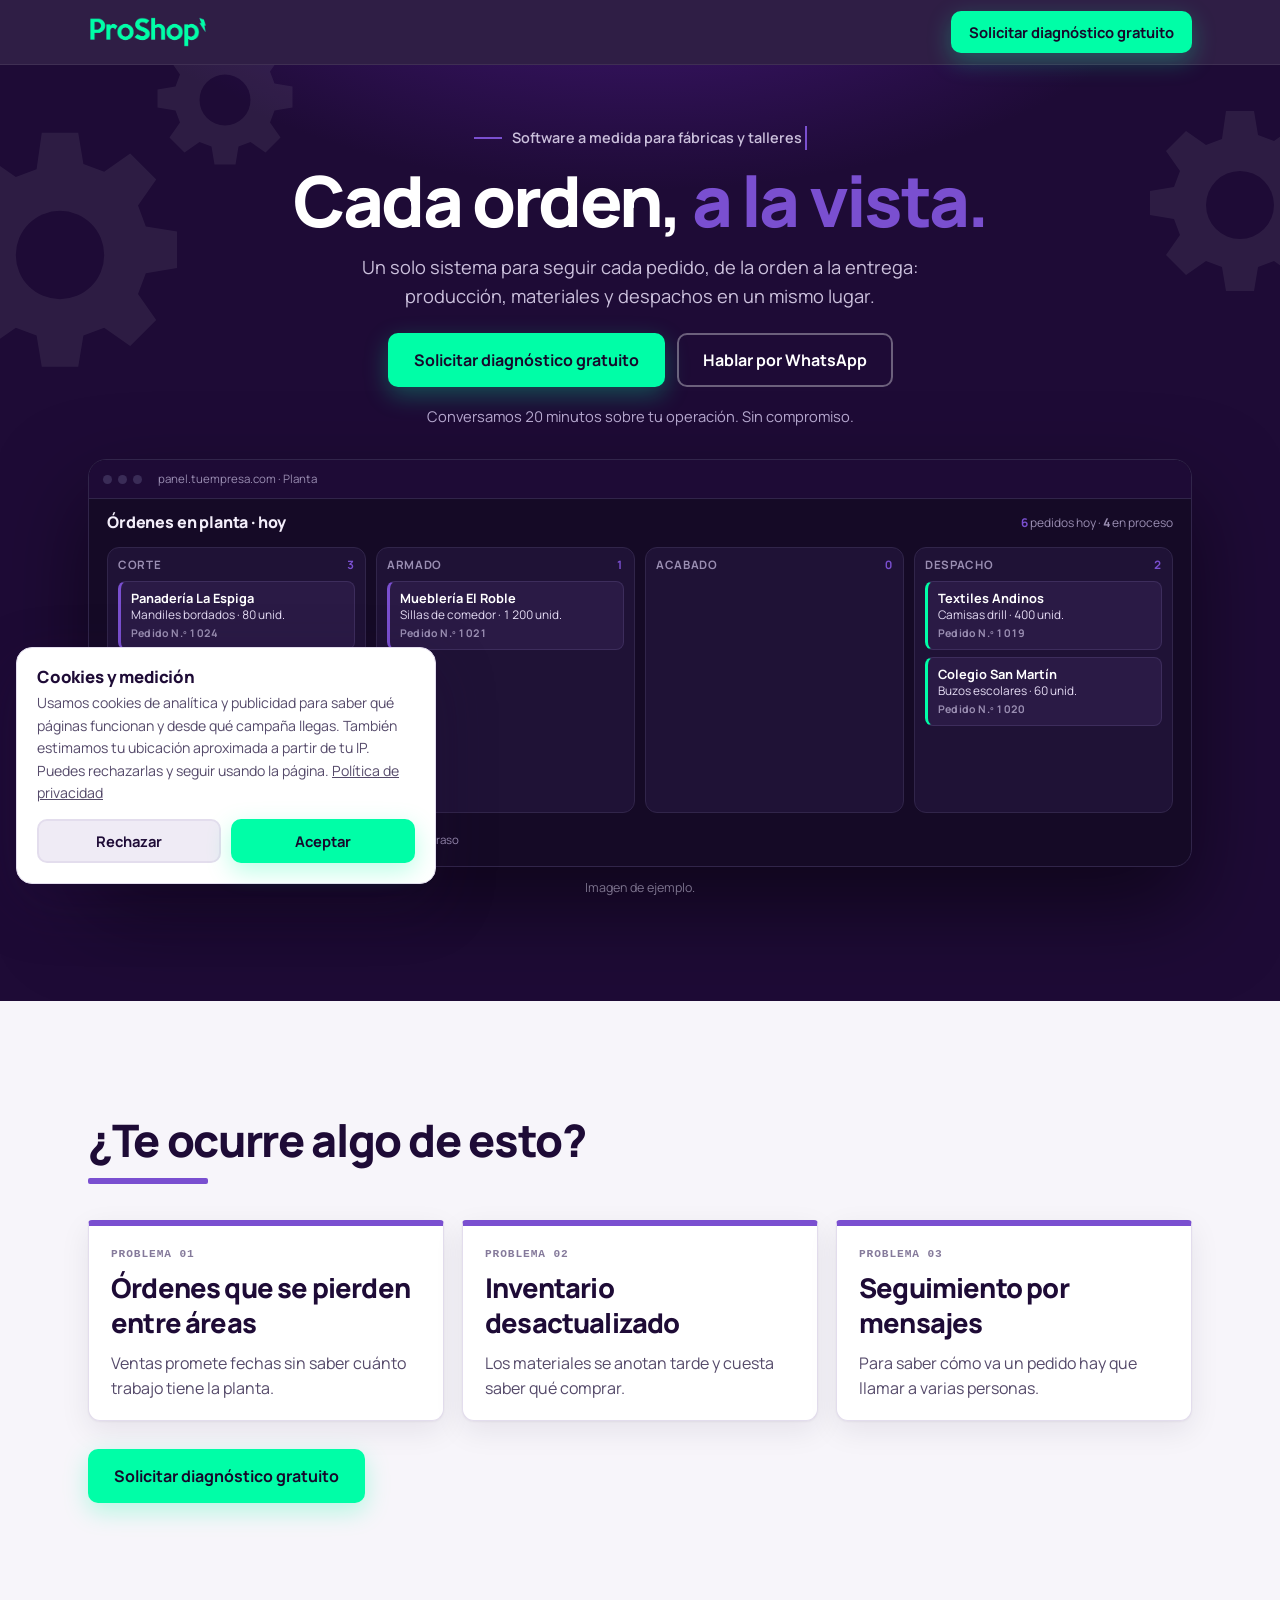
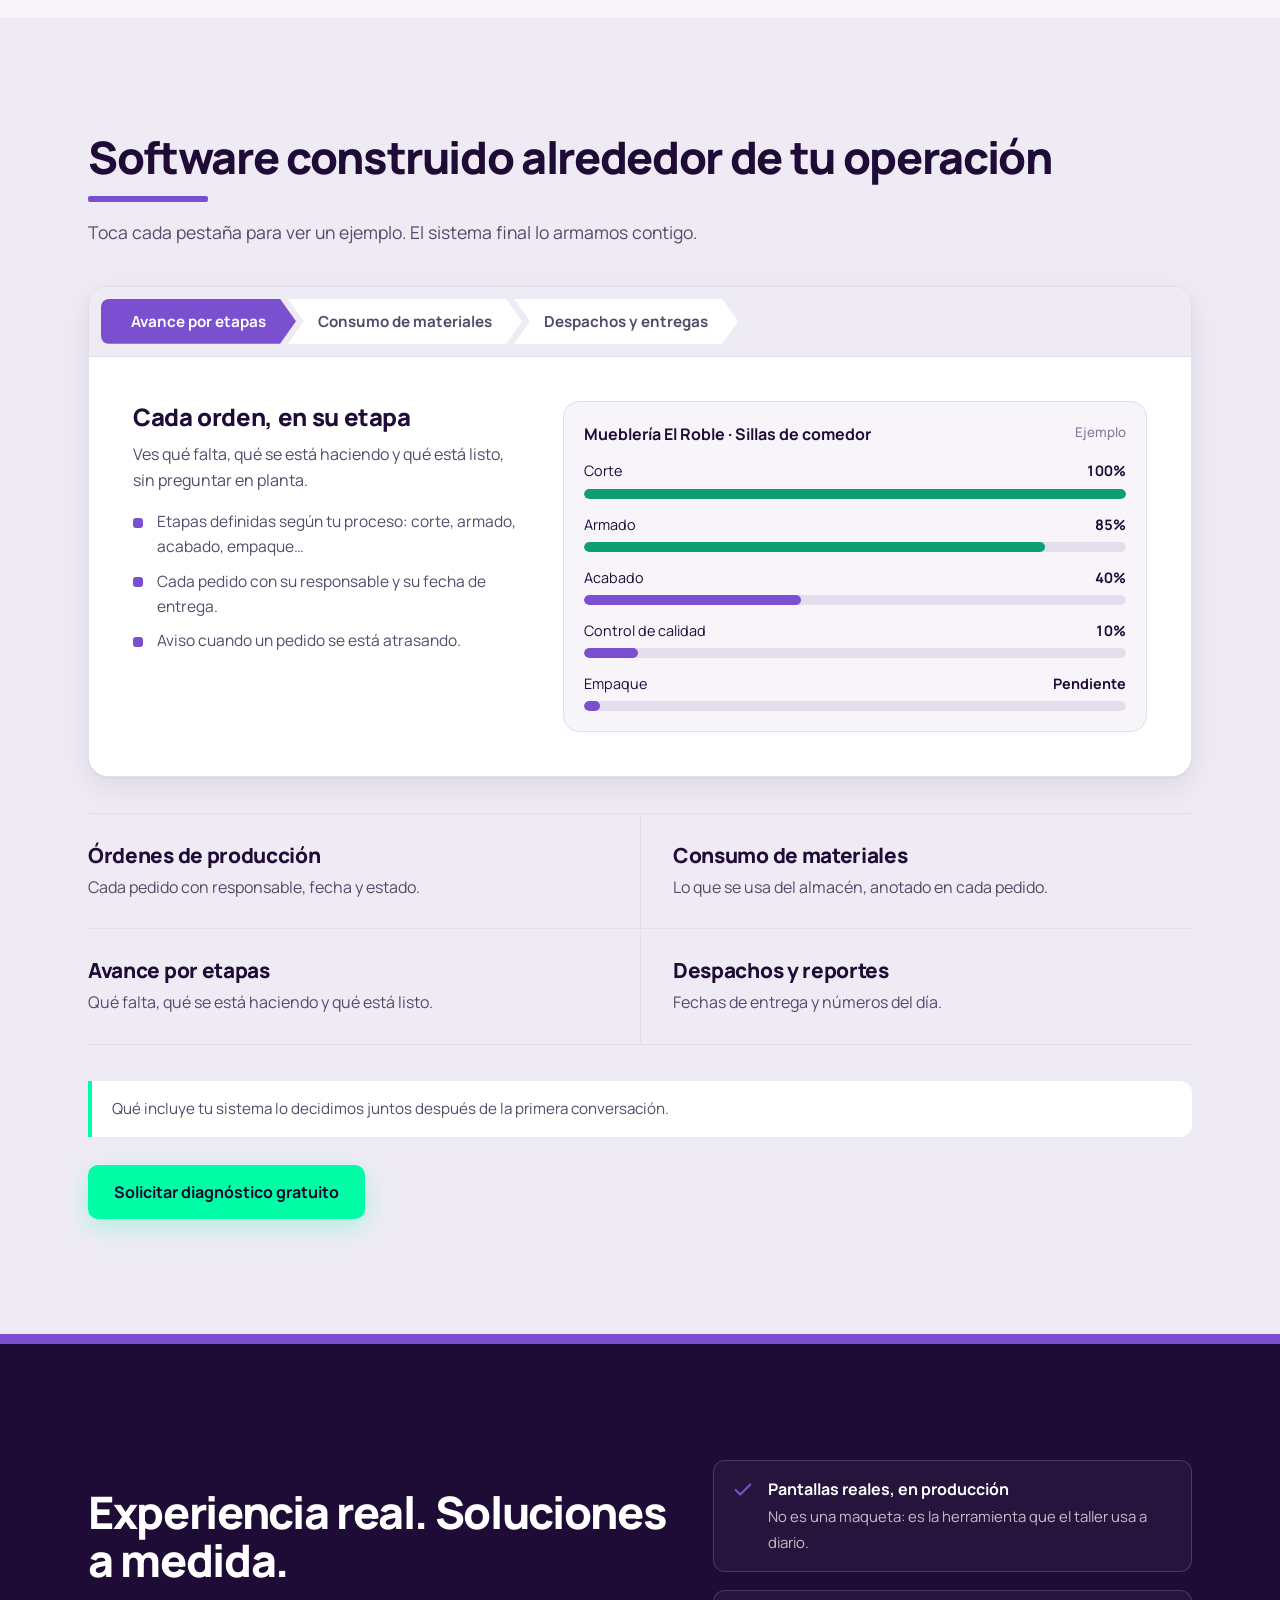
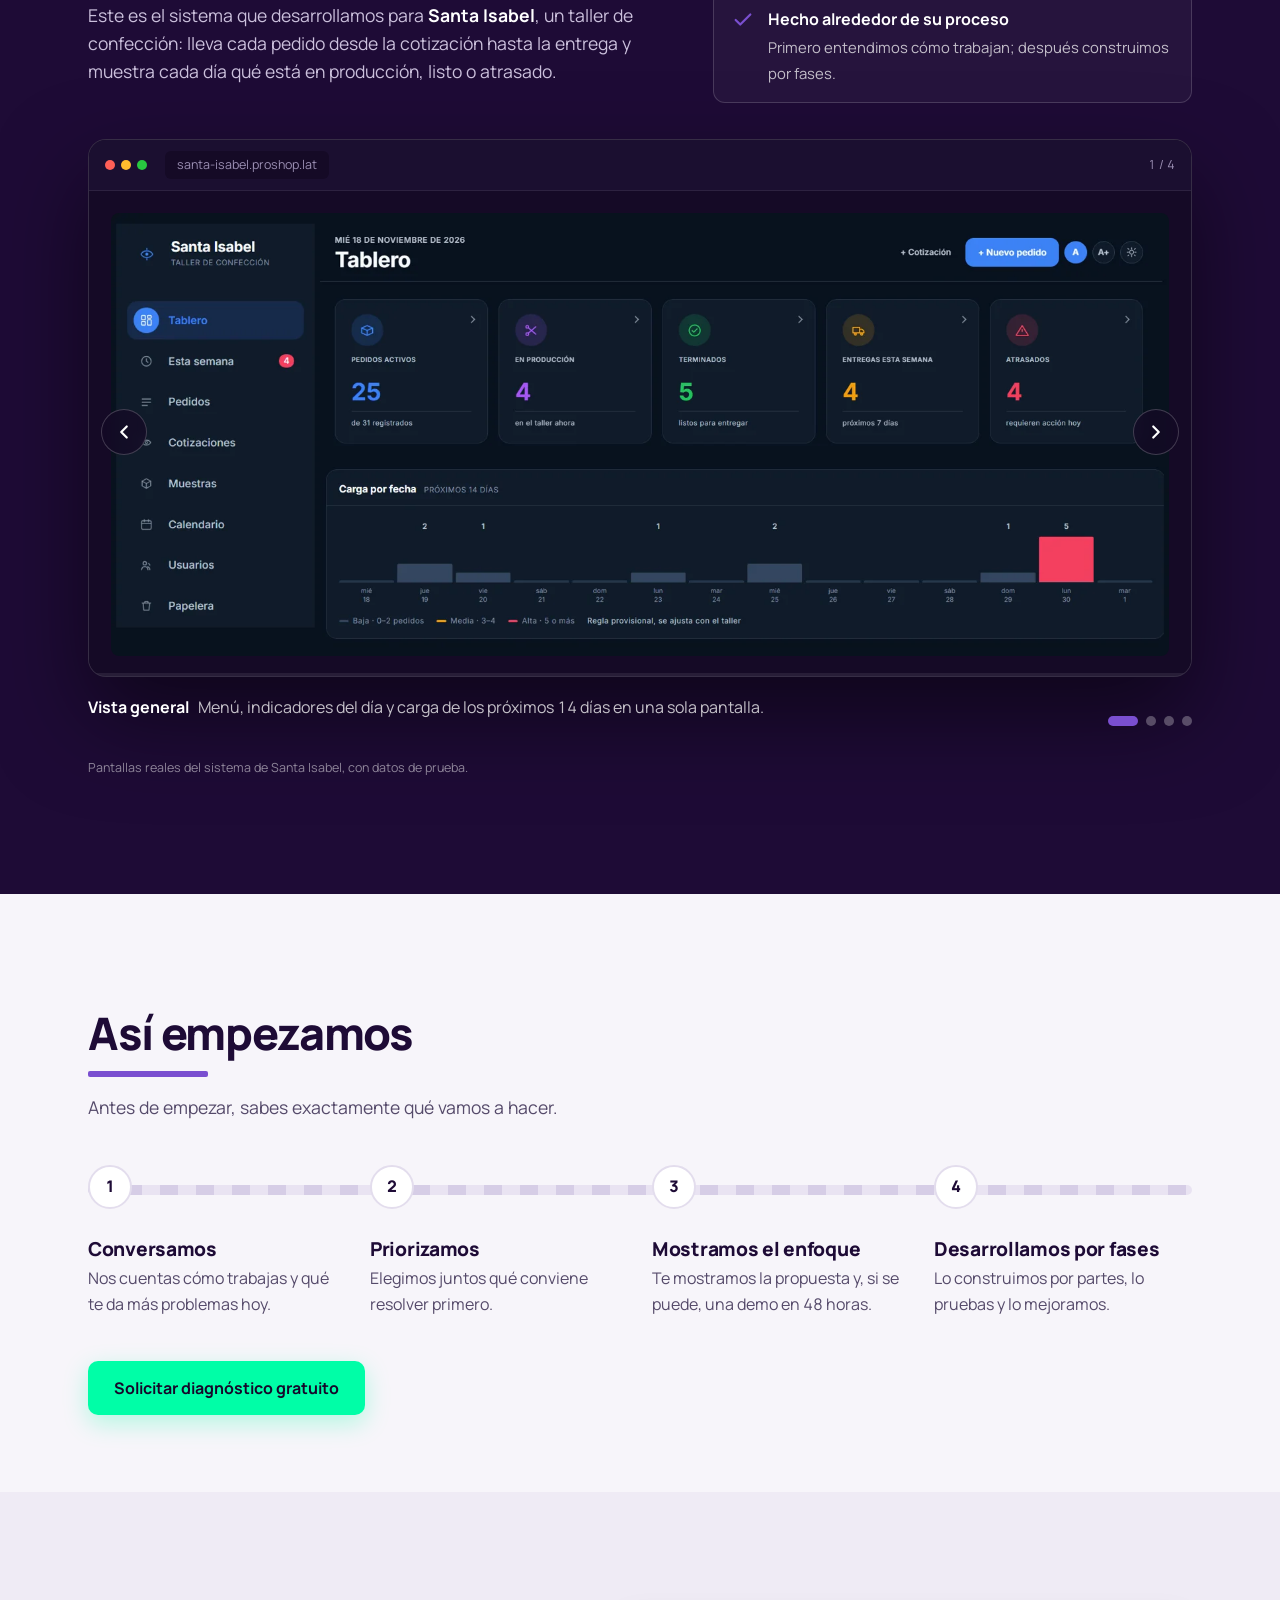
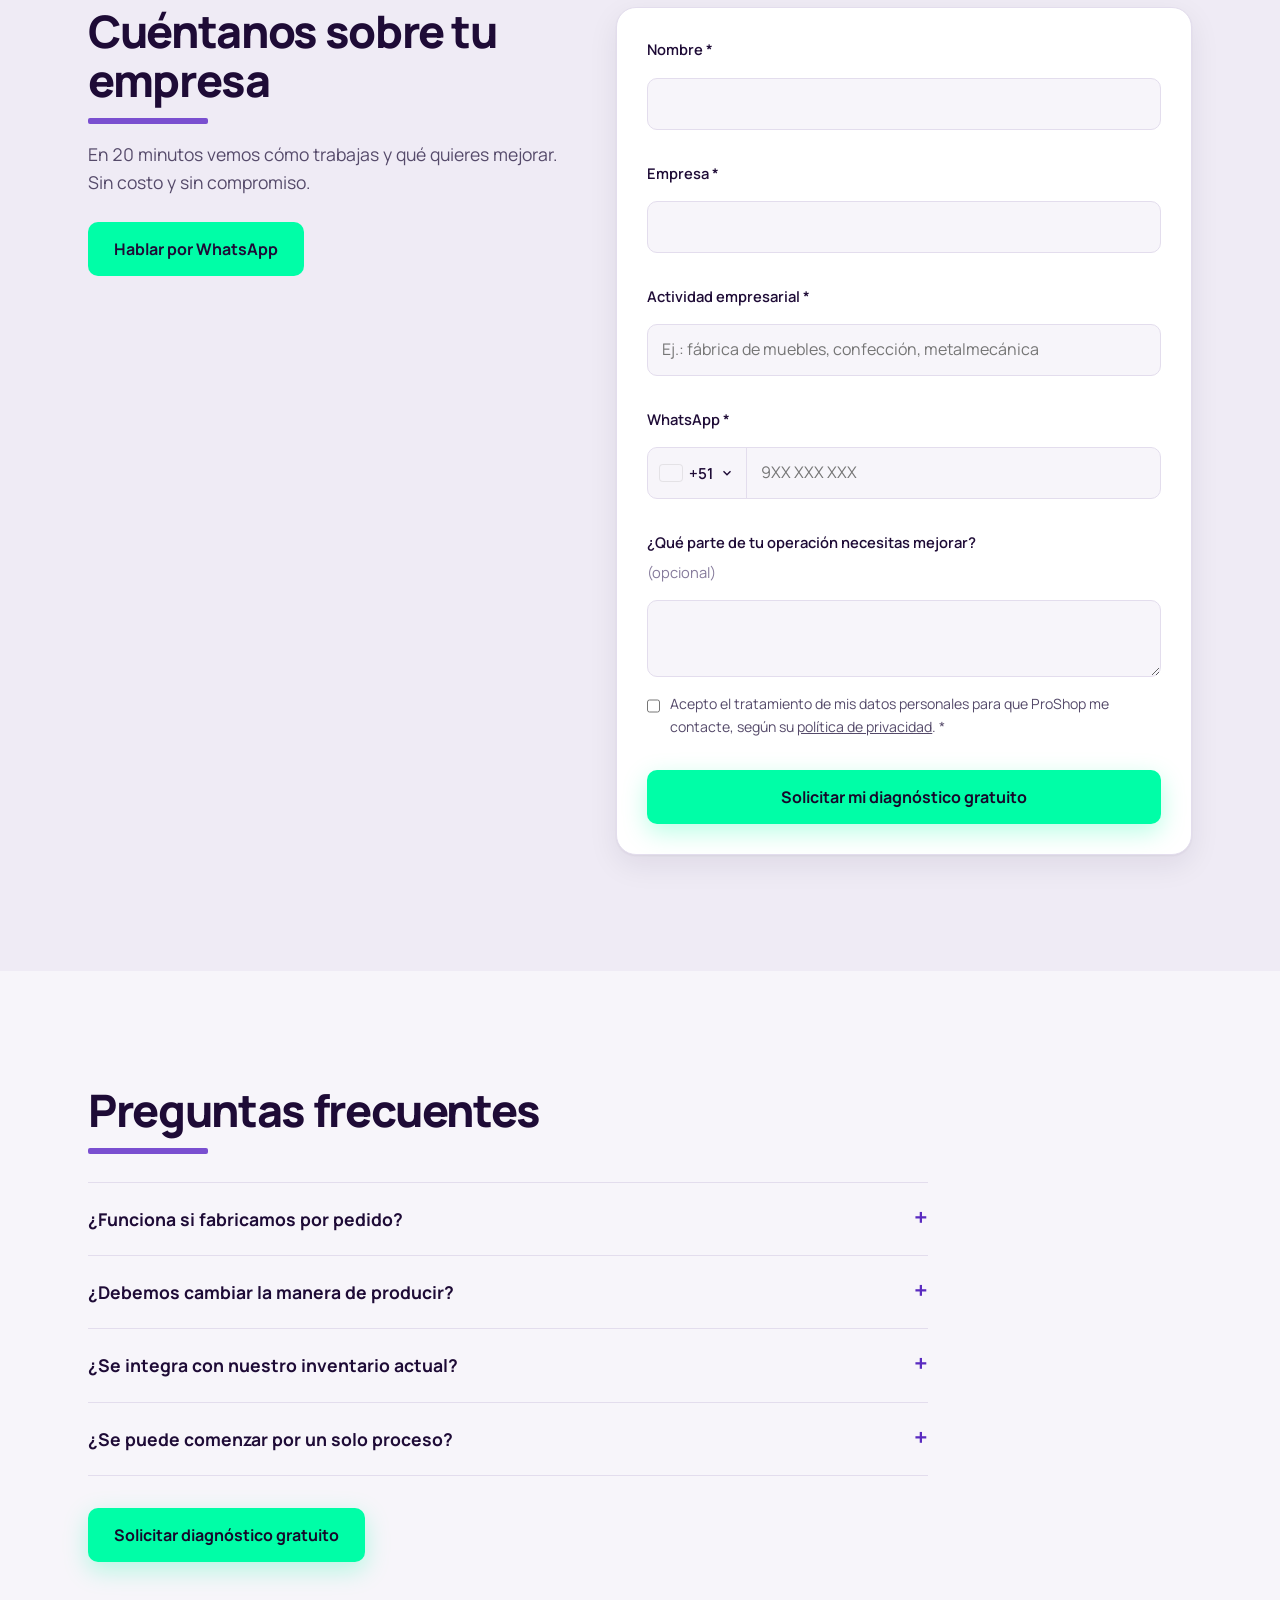
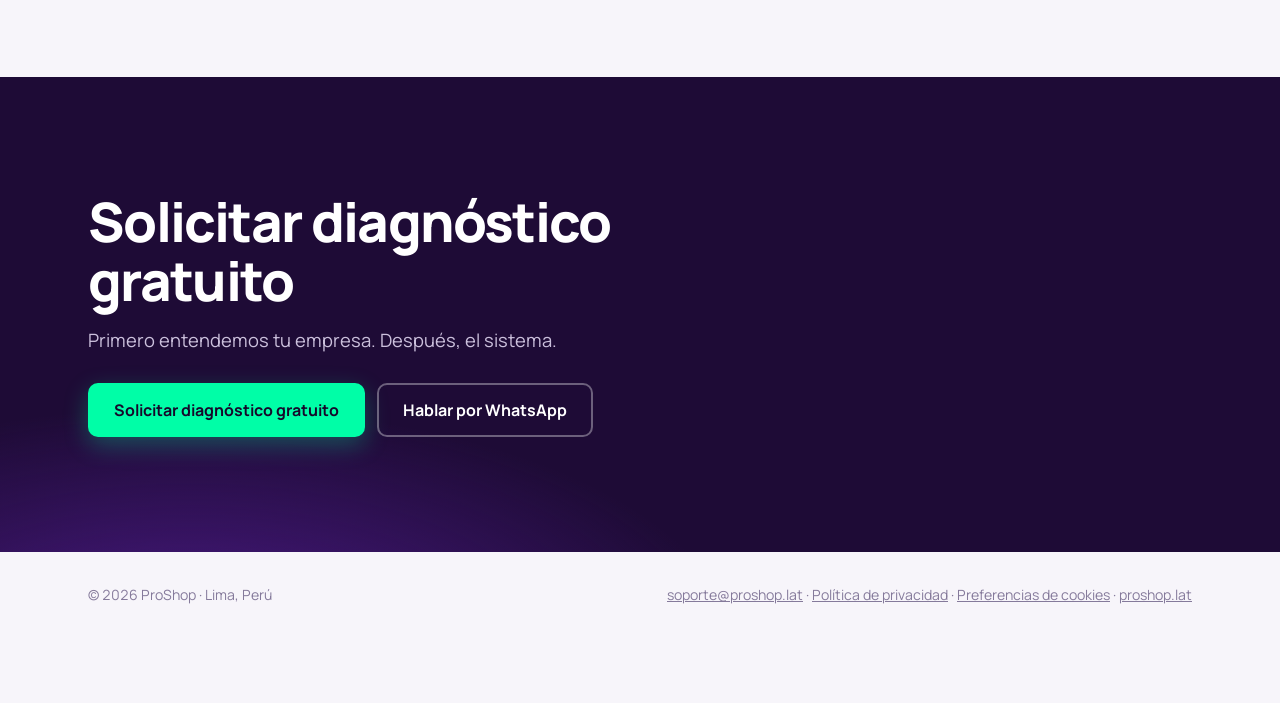
==== landing-fabrica/site/index.html @ 8291f84a "Fábrica: tarjetas con nombre de cliente y producto; n.º de pedido en segundo plano Co-Authored-By: C" ====
<!doctype html>
<html lang="es-PE">
<head>
<meta charset="utf-8">
<meta name="viewport" content="width=device-width, initial-scale=1">
<title>Software a medida para fábricas y control de producción | ProShop Perú</title>
<meta name="description" content="Organiza órdenes de producción, inventarios, avances y entregas con software adaptado a tu fábrica. Diagnóstico gratuito con ProShop.">
<link rel="canonical" href="https://landing-fabricas.proshop.lat/">
<meta name="theme-color" content="#1e0b36">
<meta name="color-scheme" content="light">
<meta property="og:title" content="Software a medida para fábricas y control de producción | ProShop Perú">
<meta property="og:description" content="Órdenes de producción, materiales, avance por etapas y entregas en un solo sistema. Diagnóstico gratuito de 20 minutos.">
<meta property="og:type" content="website">
<meta property="og:url" content="https://landing-fabricas.proshop.lat/">
<meta property="og:locale" content="es_PE">
<link rel="preconnect" href="https://fonts.googleapis.com">
<link rel="preconnect" href="https://fonts.gstatic.com" crossorigin>
<link href="https://fonts.googleapis.com/css2?family=Manrope:wght@400;500;600;700;800&display=swap" rel="stylesheet">
<script>document.documentElement.classList.add('js');</script>
<script type="application/ld+json">
{"@context": "https://schema.org", "@graph": [{"@type": "Organization", "name": "ProShop", "url": "https://proshop.lat/", "logo": "https://proshop.lat/img/logo-proshop.png", "areaServed": "PE"}, {"@type": "WebPage", "name": "Software a medida para fábricas y control de producción", "url": "https://landing-fabricas.proshop.lat/", "inLanguage": "es-PE", "isPartOf": {"@type": "WebSite", "url": "https://proshop.lat/"}}, {"@type": "FAQPage", "mainEntity": [{"@type": "Question", "name": "¿Funciona si fabricamos por pedido?", "acceptedAnswer": {"@type": "Answer", "text": "Sí. El sistema sigue cada pedido por las etapas de tu taller."}}, {"@type": "Question", "name": "¿Debemos cambiar la manera de producir?", "acceptedAnswer": {"@type": "Answer", "text": "No. El sistema se adapta a cómo trabajas, no al revés."}}, {"@type": "Question", "name": "¿Se integra con nuestro inventario actual?", "acceptedAnswer": {"@type": "Answer", "text": "Revisamos lo que usas hoy y te decimos si se puede conectar."}}, {"@type": "Question", "name": "¿Se puede comenzar por un solo proceso?", "acceptedAnswer": {"@type": "Answer", "text": "Sí. Empezamos por lo que más te ayuda y después sumamos más."}}]}]}
</script>
<style>
:root{
  color-scheme: light;
  --purple:#1e0b36; --purple-2:#2c1052; --purple-3:#4b1a86; --hi:#7a4fd0;
  --paper:light-dark(#f7f5fa,#150a26); --paper-2:light-dark(#efebf5,#1e0b36);
  --card:light-dark(#ffffff,#1f1236); --ink:light-dark(#1e0b36,#f3eefa);
  --ink-2:light-dark(#554a6a,#c7bcd9); --ink-3:light-dark(#857a9b,#9a8eb2);
  --rule:light-dark(#e3dded,#31254a);
  --accent:#00fea7; --accent-ink:light-dark(#5a2bc0,#00fea7); --on-accent:#16082b;
  --mint:light-dark(#0f9d74,#00fea7); --danger:light-dark(#c0392b,#ff7a6b);
  --gold:light-dark(#9a6b00,#f0c25a); --gold-fill:#7a4fd0;
  --sans:'Manrope',system-ui,-apple-system,'Segoe UI',sans-serif;
  --shell:1200px; --gutter:clamp(20px,4vw,48px); --sec-y:clamp(64px,9vw,120px);
  --r-card:16px; --r-md:12px; --r-btn:10px; --r-pill:999px;
  --sombra:0 1px 2px rgba(30,11,54,.05),0 10px 30px rgba(30,11,54,.08);
  --ease:cubic-bezier(.2,.7,.2,1);
}
*{box-sizing:border-box;margin:0}
html{scroll-behavior:smooth;scroll-padding-top:76px}
body{font-family:var(--sans);background:var(--paper);color:var(--ink);line-height:1.6;-webkit-font-smoothing:antialiased;font-variant-numeric:tabular-nums}
img,svg{max-width:100%;display:block}
a{color:inherit}
.hero-grid>*,.form-wrap>*,.panel>*,.trust-grid>*{min-width:0}
.shell{max-width:var(--shell);margin:0 auto;padding:0 var(--gutter)}
section{padding:var(--sec-y) 0}
h1,h2,h3{line-height:1.08;letter-spacing:-.03em;font-weight:800}
h1{font-size:clamp(2.3rem,5.6vw,4.2rem);letter-spacing:-.04em}
h2{font-size:clamp(1.8rem,3.8vw,2.8rem);margin-bottom:16px}
h3{font-size:1.12rem;letter-spacing:-.015em;line-height:1.3}
.lead{color:var(--ink-2);font-size:1.1rem;max-width:60ch}
.btn{display:inline-flex;align-items:center;justify-content:center;gap:8px;font:700 1rem var(--sans);padding:14px 24px;border-radius:var(--r-btn);border:2px solid transparent;cursor:pointer;text-decoration:none;transition:transform .18s var(--ease),box-shadow .18s,background .18s;min-height:48px}
.btn:hover{transform:translateY(-2px)}
.btn:active{transform:translateY(0)}
:focus-visible{outline:3px solid var(--accent);outline-offset:3px}
.btn-primary{background:var(--accent);color:var(--on-accent);box-shadow:0 8px 24px rgba(0,254,167,.28)}
.btn-primary:hover{box-shadow:0 12px 32px rgba(0,254,167,.4)}
.btn-ghost{border-color:rgba(255,255,255,.35);color:#fff}
.btn-ghost:hover{background:rgba(255,255,255,.08)}
.btn-wa{background:#00fea7;color:#1e0b36}
.btn[disabled]{opacity:.6;cursor:progress;transform:none}

/* ---------- header ---------- */
header.top{position:sticky;top:0;z-index:50;background:rgba(30,11,54,.92);backdrop-filter:blur(10px);border-bottom:1px solid rgba(255,255,255,.08)}
.top .shell{display:flex;align-items:center;justify-content:space-between;height:64px}
.top img{height:30px;width:auto}
.top .btn{padding:9px 16px;min-height:40px;font-size:.92rem}

/* ---------- hero ---------- */
.hero{background:radial-gradient(1100px 520px at 88% -10%,var(--purple-3),transparent 62%),var(--purple);color:#fff;padding:clamp(48px,7vw,88px) 0 clamp(56px,8vw,104px);overflow:hidden}
.hero-grid{display:grid;gap:56px;grid-template-columns:1fr 1.05fr;align-items:center}
.hero .tag{display:inline-flex;align-items:center;gap:10px;font-size:.9rem;font-weight:600;color:#cbc0dc;margin-bottom:22px}
.hero .tag::before{content:"";width:28px;height:2px;background:var(--gold-fill)}
.hero p.sub{margin:22px 0 30px;color:#cbc0dc;font-size:1.14rem;max-width:52ch}
.cta-row{display:flex;flex-wrap:wrap;gap:12px}
.micro{margin-top:18px;font-size:.92rem;color:#b9abd2}

/* hero stage: Excel -> tablero */
.stage{position:relative;width:100%;aspect-ratio:1.12/1;min-height:360px}
.dash,.chaos{position:absolute;inset:0;border-radius:18px;overflow:hidden}
.dash{background:#150a26;border:1px solid rgba(255,255,255,.14);box-shadow:0 40px 90px rgba(0,0,0,.5);color:#f3eefa;display:flex;flex-direction:column}
.bar{display:flex;align-items:center;gap:6px;padding:10px 14px;background:#1e0b36;border-bottom:1px solid #31254a;flex:none}
.bar i{width:9px;height:9px;border-radius:50%;background:#3a2c57}
.bar span{margin-left:10px;color:#9a8eb2;font-size:.72rem}
.dash-body{padding:16px;display:grid;gap:12px;flex:1;align-content:start}
.dash-head{display:flex;justify-content:space-between;align-items:center;gap:10px;flex-wrap:wrap}
.dash-head h2{font-size:1rem;margin:0;letter-spacing:-.01em}
.seg{display:inline-flex;background:#1f1236;border:1px solid #31254a;border-radius:var(--r-pill);padding:3px}
.seg button{font:600 .74rem var(--sans);color:#c7bcd9;background:none;border:0;border-radius:var(--r-pill);padding:6px 12px;cursor:pointer;min-height:32px;transition:background .2s,color .2s}
.seg button[aria-pressed="true"]{background:var(--accent);color:var(--on-accent)}
.seg button[data-cur="oro"][aria-pressed="true"]{background:var(--gold-fill)}
.kpis{display:grid;grid-template-columns:repeat(3,1fr);gap:8px}
.kpi{background:#1f1236;border:1px solid #31254a;border-radius:10px;padding:10px 12px}
.kpi small{display:block;color:#9a8eb2;font-size:.68rem}
.kpi b{font-size:clamp(.92rem,1.5vw,1.15rem);display:block;white-space:nowrap}
.kpi b.pos{color:var(--accent)}
.kpi b.au{color:var(--gold-fill)}
.chart{display:flex;align-items:flex-end;gap:14px;height:88px;padding:10px 12px 0;background:#1f1236;border:1px solid #31254a;border-radius:10px}
.chart div{flex:1;display:flex;gap:4px;align-items:flex-end;height:100%}
.chart span{flex:1;border-radius:3px 3px 0 0;background:var(--accent);height:0;transition:height .9s var(--ease)}
.chart span+span{background:#7a4fd0}
.units{display:grid;grid-template-columns:1fr 1fr;gap:8px}
.unit{display:flex;justify-content:space-between;gap:8px;background:#1f1236;border:1px solid #31254a;border-radius:10px;padding:9px 12px;font-size:.78rem}
.unit em{font-style:normal;font-weight:700;color:var(--accent)}
.unit em.neg{color:#ff7a6b}
.note-dash{font-size:.68rem;color:#9a8eb2}
.legend{display:flex;gap:14px;font-size:.68rem;color:#9a8eb2}
.legend i{display:inline-block;width:8px;height:8px;border-radius:2px;margin-right:5px;background:var(--accent)}
.legend i+i,.legend span+span i{background:#7a4fd0}

.chaos{display:none;background:#f4f2ee;color:#2a2a2a;border:1px solid #cfcac1;box-shadow:0 30px 70px rgba(0,0,0,.4);font:500 .72rem/1.35 Calibri,'Segoe UI',Arial,sans-serif;z-index:2}
.js .chaos{display:block}
.stage.play .chaos{animation:wipe 1.25s var(--ease) .9s forwards}
.chaos .xl-bar{background:#217346;color:#fff;padding:7px 12px;font-weight:600;display:flex;justify-content:space-between}
.chaos table{border-collapse:collapse;width:100%;table-layout:fixed}
.chaos th{background:#e6e3dc;border:1px solid #cfcac1;font-weight:600;padding:3px;color:#555}
.chaos td{border:1px solid #d6d1c7;padding:4px 6px;white-space:nowrap;overflow:hidden;text-overflow:ellipsis}
.chaos td.n{text-align:right}
.chaos .ref{color:#c0392b;font-weight:700}
.stage.play .chaos .ref{animation:shake .35s linear 0s 3}
.chaos .hl{background:#fff2a8}
.chaos .red{background:#ffd9d4}
.chaos .gr{background:#d9ecd9}
.chaos .sticky{position:absolute;right:16px;bottom:18px;width:150px;background:#ffe36e;color:#4a3b00;padding:10px 12px;font:600 .78rem/1.3 'Segoe UI',Arial,sans-serif;box-shadow:3px 6px 12px rgba(0,0,0,.25);transform:rotate(4deg)}
.chaos .sticky2{right:auto;left:18px;bottom:46px;transform:rotate(-3deg);background:#ffc6bf;color:#5b1810}
.scan{display:none}
.js .scan{display:block;position:absolute;top:-4%;bottom:-4%;left:0;width:3px;background:var(--accent);box-shadow:0 0 24px 6px rgba(0,254,167,.7);z-index:3;opacity:0}
.stage.play .scan{animation:scan 1.25s var(--ease) .9s forwards}
@keyframes wipe{to{clip-path:inset(0 0 0 100%)}}
@keyframes scan{0%{left:0;opacity:1}95%{opacity:1}100%{left:100%;opacity:0}}
@keyframes shake{0%,100%{transform:translateX(0)}25%{transform:translateX(-1.5px)}75%{transform:translateX(1.5px)}}
.js .chaos{clip-path:inset(0 0 0 0)}
.stage-cap{margin-top:12px;font-size:.78rem;color:#b9abd2}

/* ---------- problems ---------- */
.problems{display:grid;gap:0;margin-top:36px;border-top:1px solid var(--rule)}
.prob{display:grid;grid-template-columns:minmax(0,.9fr) minmax(0,1.4fr) auto;gap:24px;align-items:baseline;padding:28px 0;border-bottom:1px solid var(--rule)}
.prob h3{font-size:clamp(1.25rem,2.2vw,1.7rem);letter-spacing:-.03em}
.prob p{color:var(--ink-2)}
.prob .cell{font:600 .8rem 'Consolas','Courier New',monospace;color:var(--danger);border:1px solid var(--danger);padding:3px 9px;border-radius:4px;white-space:nowrap}
.closing{margin-top:36px;font-weight:700;font-size:clamp(1.2rem,2.2vw,1.55rem);max-width:30ch;letter-spacing:-.025em;line-height:1.25}

/* ---------- explorer ---------- */
.alt{background:var(--paper-2)}
.explorer{margin-top:40px;background:var(--card);border:1px solid var(--rule);border-radius:20px;box-shadow:var(--sombra);overflow:hidden}
.tabs{display:flex;gap:4px;padding:10px;border-bottom:1px solid var(--rule);overflow-x:auto;scrollbar-width:none}
.tabs button{font:700 .95rem var(--sans);padding:12px 18px;border-radius:var(--r-btn);border:0;background:none;color:var(--ink-2);cursor:pointer;white-space:nowrap;min-height:44px;transition:background .2s,color .2s}
.tabs button[aria-selected="true"]{background:var(--purple);color:#fff}
.panel{display:grid;grid-template-columns:.8fr 1.2fr;gap:40px;padding:clamp(22px,4vw,44px);align-items:start}
.panel[hidden]{display:none}
.panel h3{font-size:1.5rem;margin-bottom:10px}
.panel p{color:var(--ink-2)}
.panel ul{list-style:none;padding:0;margin-top:16px;display:grid;gap:10px}
.panel li{padding-left:24px;position:relative;color:var(--ink-2);font-size:.97rem}
.panel li::before{content:"";position:absolute;left:0;top:.55em;width:10px;height:10px;border-radius:3px;background:var(--accent)}
.sim{background:var(--paper);border:1px solid var(--rule);border-radius:var(--r-card);padding:20px}
.sim-title{font-weight:700;margin-bottom:12px;display:flex;justify-content:space-between;gap:8px;flex-wrap:wrap}
.sim-title small{font-weight:500;color:var(--ink-3)}
.bars-h{display:grid;gap:14px}
.bh{display:grid;gap:6px;font-size:.9rem}
.bh-top{display:flex;justify-content:space-between;gap:8px}
.bh-top b{font-weight:700}
.track{height:10px;border-radius:99px;background:var(--rule);overflow:hidden}
.fill{height:100%;width:0;border-radius:99px;background:var(--mint);transition:width 1s var(--ease)}
.fill.au{background:var(--gold-fill)}
.fill.wa{background:#7a4fd0}
.loan-form{display:grid;grid-template-columns:repeat(2,1fr);gap:12px}
.loan-form label{display:grid;gap:5px;font-weight:600;font-size:.82rem}
.loan-form input,.loan-form select{font:inherit;padding:10px 12px;border-radius:var(--r-btn);border:1px solid var(--rule);background:var(--card);color:var(--ink);min-height:44px;width:100%}
.sum{display:grid;grid-template-columns:repeat(3,1fr);gap:10px;margin:16px 0 8px}
.sum div{background:var(--card);border:1px solid var(--rule);border-radius:10px;padding:10px 12px}
.sum small{display:block;font-size:.72rem;color:var(--ink-3)}
.sum b{font-size:1.02rem;font-variant-numeric:tabular-nums}
.sum b.au{color:var(--gold)}
.tbl{width:100%;border-collapse:collapse;font-size:.85rem}
.tbl th{text-align:right;font-weight:600;color:var(--ink-3);padding:6px 4px;border-bottom:1px solid var(--rule)}
.tbl th:first-child,.tbl td:first-child{text-align:left}
.tbl td{text-align:right;padding:7px 4px;border-bottom:1px solid var(--rule)}
.tbl tbody tr{animation:rowin .4s var(--ease) both}
@keyframes rowin{from{opacity:0;transform:translateY(6px)}to{opacity:1;transform:none}}
.concept{margin-top:12px;font-size:.78rem;color:var(--ink-3)}
.note{margin-top:36px;padding:16px 20px;border-left:4px solid var(--accent);background:var(--card);border-radius:0 var(--r-md) var(--r-md) 0;color:var(--ink-2);font-size:.95rem}

/* ---------- modules ---------- */
.mods{display:grid;grid-template-columns:repeat(2,1fr);gap:0;margin-top:36px;border-top:1px solid var(--rule)}
.mod{padding:28px 32px 28px 0;border-bottom:1px solid var(--rule)}
.mod:nth-child(even){padding:28px 0 28px 32px;border-left:1px solid var(--rule)}
.mod h3{font-size:1.3rem;margin-bottom:6px}
.mod p{color:var(--ink-2)}

/* ---------- trust ---------- */
.trust{background:var(--purple);color:#fff}
.trust .lead{color:#cbc0dc}
.trust-grid{display:grid;grid-template-columns:1.2fr .8fr;gap:56px;align-items:center}
.trust ul{list-style:none;padding:0;display:grid;gap:14px}
.trust li{display:flex;gap:14px;align-items:flex-start;padding:16px 18px;border:1px solid rgba(255,255,255,.14);border-radius:var(--r-md);color:#e6ddf5}
.trust li svg{flex:none;width:22px;height:22px;color:var(--accent);margin-top:2px}
.badge{display:inline-block;margin-top:22px;font-size:.8rem;padding:6px 14px;border-radius:var(--r-pill);border:1px solid rgba(255,255,255,.25);color:#cbc0dc}

/* ---------- timeline ---------- */
.timeline{position:relative;margin-top:44px;display:grid;gap:36px;padding-left:64px}
.timeline::before,.timeline .line{content:"";position:absolute;left:21px;top:8px;bottom:8px;width:3px;border-radius:3px}
.timeline::before{background:var(--rule)}
.timeline .line{background:var(--accent);height:0;bottom:auto;transition:height .15s linear}
.tstep{position:relative}
.tstep .n{position:absolute;left:-64px;top:-4px;width:44px;height:44px;border-radius:50%;background:var(--card);border:2px solid var(--rule);display:grid;place-items:center;font-weight:800;transition:background .3s,border-color .3s,color .3s}
.tstep.on .n{background:var(--accent);border-color:var(--accent);color:var(--on-accent)}
.tstep h3{font-size:1.35rem;margin-bottom:4px}
.tstep p{color:var(--ink-2);max-width:56ch}

/* ---------- form ---------- */
.form-wrap{display:grid;grid-template-columns:.9fr 1.1fr;gap:56px;align-items:start}
form,.thanks{background:var(--card);border:1px solid var(--rule);border-radius:20px;padding:30px;box-shadow:var(--sombra)}
form{display:grid;gap:16px}
label{font-weight:600;font-size:.92rem;display:grid;gap:6px}
label .opt{font-weight:400;color:var(--ink-3)}
form input,form select,form textarea{font:inherit;padding:12px 14px;border-radius:var(--r-btn);border:1px solid var(--rule);background:var(--paper);color:var(--ink);width:100%;min-height:48px;transition:border-color .2s,box-shadow .2s}
form input:focus,form textarea:focus{border-color:var(--accent);box-shadow:0 0 0 3px rgba(0,254,167,.25);outline:none}
textarea{min-height:96px;resize:vertical}
form input[aria-invalid="true"]{border-color:var(--danger)}
.check{display:flex;gap:10px;align-items:flex-start;font-weight:400;font-size:.88rem;color:var(--ink-2)}
.check input{width:20px;min-height:20px;margin-top:3px;accent-color:#00fea7}
.err{color:var(--danger);font-size:.84rem;min-height:0}
.hp{position:absolute;left:-9999px;width:1px;height:1px;overflow:hidden}
.msg{padding:14px 16px;border-radius:var(--r-md);font-size:.95rem;display:none}
.msg.bad{display:block;background:rgba(192,57,43,.1);border:1px solid var(--danger)}
.thanks[hidden]{display:none}
.thanks h3{font-size:1.6rem;margin-bottom:8px}
.thanks p{color:var(--ink-2);margin-bottom:18px}
.thanks ol{margin:0 0 22px 20px;color:var(--ink-2);display:grid;gap:6px}
.wa-side{margin-top:26px}
.checkmark{width:56px;height:56px;margin-bottom:16px}
.checkmark circle{fill:none;stroke:var(--mint);stroke-width:3;stroke-dasharray:151;stroke-dashoffset:151;animation:draw .6s var(--ease) forwards}
.checkmark path{fill:none;stroke:var(--mint);stroke-width:4;stroke-linecap:round;stroke-linejoin:round;stroke-dasharray:40;stroke-dashoffset:40;animation:draw .4s var(--ease) .5s forwards}
@keyframes draw{to{stroke-dashoffset:0}}

/* ---------- faq ---------- */
.faq{max-width:840px}
details{border-bottom:1px solid var(--rule);padding:0}
details:first-of-type{border-top:1px solid var(--rule)}
summary{cursor:pointer;font-weight:700;font-size:1.1rem;padding:22px 0;list-style:none;display:flex;justify-content:space-between;gap:16px}
summary::-webkit-details-marker{display:none}
summary::after{content:"+";font-size:1.5rem;line-height:1;color:var(--accent-ink);transition:transform .25s var(--ease)}
details[open] summary::after{transform:rotate(45deg)}
details p{padding:0 0 22px;color:var(--ink-2);max-width:62ch}

/* ---------- final ---------- */
.last{background:radial-gradient(900px 400px at 15% 120%,var(--purple-3),transparent 60%),var(--purple);color:#fff}
.last h2{font-size:clamp(2rem,4.6vw,3.4rem);max-width:16ch}
.last p{color:#cbc0dc;margin:10px 0 28px;font-size:1.15rem}
footer{padding:32px 0 96px;color:var(--ink-3);font-size:.88rem}
footer .shell{display:flex;flex-wrap:wrap;gap:12px 28px;justify-content:space-between}

.sticky-cta{position:fixed;left:0;right:0;bottom:0;z-index:60;display:none;gap:10px;padding:10px 14px;background:rgba(30,11,54,.96);backdrop-filter:blur(8px);border-top:1px solid rgba(255,255,255,.12);transition:transform .3s var(--ease)}
.sticky-cta.hide{transform:translateY(110%)}
.sticky-cta .btn{flex:1;padding:12px 10px;font-size:.95rem}

/* ---------- banner de cookies ---------- */
.cookie{position:fixed;left:16px;bottom:16px;z-index:70;max-width:420px;background:var(--card);color:var(--ink);border:1px solid var(--rule);border-radius:var(--r-card);box-shadow:0 20px 60px rgba(30,11,54,.25);padding:20px;display:none}
.cookie.show{display:block;animation:rowin .35s var(--ease) both}
.cookie h2{font-size:1.05rem;margin:0 0 6px;letter-spacing:-.01em}
.cookie p{font-size:.88rem;color:var(--ink-2);margin-bottom:14px}
.cookie .row{display:flex;gap:10px}
.cookie .btn{flex:1;padding:10px 14px;min-height:44px;font-size:.92rem}
.cookie .btn-no{background:var(--paper-2);color:var(--ink);border-color:var(--rule)}
.linkish{background:none;border:0;font:inherit;color:inherit;text-decoration:underline;cursor:pointer;padding:0}
@media (max-width:640px){.cookie{left:10px;right:10px;bottom:80px;max-width:none}}
@media (max-width:960px){
  .hero-grid,.form-wrap,.panel,.trust-grid{grid-template-columns:minmax(0,1fr)}
  .stage{min-height:430px}
  .prob{grid-template-columns:1fr;gap:8px}
  .prob .cell{justify-self:start}
  .mods{grid-template-columns:1fr}
  .mod,.mod:nth-child(even){padding:24px 0;border-left:0}
}
@media (max-width:640px){
  .sticky-cta{display:flex}
  .top .btn{display:none}
  .cta-row .btn{width:100%}
  .seg button{padding:6px 9px;font-size:.7rem}
  .dash-body{padding:12px;gap:10px}
  .kpis{grid-template-columns:1fr 1fr 1fr;gap:6px}
  .kpi b{font-size:.86rem}
  .kpi{padding:8px}
  .units{grid-template-columns:1fr}
  .loan-form,.sum{grid-template-columns:1fr 1fr}
  .sum{grid-template-columns:1fr}
  .timeline{padding-left:56px}.tstep .n{left:-56px;width:40px;height:40px}.timeline::before,.timeline .line{left:18px}
  form,.thanks{padding:22px}
  .chaos .sticky{width:120px;font-size:.68rem}
}
@media (prefers-reduced-motion:reduce){
  *,*::before,*::after{animation-duration:.01ms!important;animation-delay:0s!important;transition-duration:.01ms!important;scroll-behavior:auto!important}
  .js .chaos,.js .scan{display:none}
}
/* fábricas: caso real y estados */
.case-img{margin:0}
.case-img img{width:100%;height:auto;display:block;border-radius:var(--r-card);border:1px solid rgba(255,255,255,.14)}
.case-img figcaption{font-size:.8rem;color:#cbc0dc;margin-top:8px}
.case-name{font-size:1.15rem;margin:22px 0 8px;color:#fff}
.trust p.case{color:#cbc0dc;margin:0 0 10px}
.trust p.case b{color:#fff}
.st{display:inline-block;font-size:.72rem;font-weight:700;padding:3px 9px;border-radius:999px;white-space:nowrap}
.st.ok{background:#d6f8ec;color:#0b6b4c}.st.go{background:#ece3fb;color:#4b1a86}.st.late{background:#ffe1dc;color:#a3271a}.st.wait{background:#f6ecd2;color:#7a5a12}
.tbl td .st{float:right}

/* TEMA FÁBRICA · planta industrial */
.hero{padding-top:clamp(32px,4.5vw,56px)!important}
.hero h1{font-size:clamp(2.6rem,5.6vw,4.4rem);line-height:1.04}
.hero h1 .mk{color:var(--hi)}
.hero .tag{margin-bottom:14px}
.hero p.sub{margin:16px auto 22px}
.hero{background:radial-gradient(900px 480px at 50% -20%,var(--purple-3),transparent 65%),var(--purple);position:relative}
.hero::after{content:none}
.hero-grid{grid-template-columns:1fr;gap:30px;text-align:center}
.hero-grid>div:first-child{max-width:860px;margin:0 auto}
.hero p.sub{margin-left:auto;margin-right:auto}
.hero .cta-row{justify-content:center}
.hero .tag{justify-content:center}
.hero .tag::before{background:var(--hi)}
/* tablero de planta */
.plant{background:#150a26;border:1px solid #31254a;border-radius:18px;box-shadow:0 40px 90px rgba(0,0,0,.5);overflow:hidden;text-align:left}
.plant .bar{background:#1e0b36;border-bottom:1px solid #31254a}
.plant-head{display:flex;justify-content:space-between;align-items:center;gap:10px;padding:14px 18px 0;flex-wrap:wrap}
.plant-head h2{font-size:1rem;margin:0;color:#f3eefa;letter-spacing:-.01em}
.plant-head small{color:#9a8eb2;font-size:.75rem}
.plant-head small b{color:var(--hi)}
.plant-head small b+b{color:inherit}
.lanes{display:grid;grid-template-columns:repeat(4,minmax(0,1fr));gap:10px;padding:14px 18px 18px}
.lane{background:#1f1236;border:1px solid #31254a;border-radius:12px;padding:10px;min-height:150px;display:flex;flex-direction:column;gap:8px}
.lane h3{font-size:.72rem;font-weight:700;letter-spacing:.06em;text-transform:uppercase;color:#9a8eb2;display:flex;justify-content:space-between}
.lane h3 span{color:var(--hi)}
.op{background:#2a1a45;border:1px solid #3d2d5c;border-left:3px solid var(--hi);border-radius:8px;padding:8px 10px;color:#e6ddf5;font-size:.74rem;line-height:1.35;animation:opin .5s var(--ease) both}
.op b{display:block;font-size:.8rem;color:#fff}
.op small{display:block;margin-top:3px;font-size:.66rem;font-weight:700;color:#9a8eb2;letter-spacing:.02em}
.op.done{border-left-color:var(--accent)}
.op.late{border-left-color:#ff6b5b}
@keyframes opin{from{opacity:0;transform:translateY(-8px) scale(.97)}to{opacity:1;transform:none}}
.plant-foot{display:flex;gap:18px;flex-wrap:wrap;padding:0 18px 16px;font-size:.72rem;color:#9a8eb2}
.plant-foot i{display:inline-block;width:10px;height:3px;margin-right:6px;vertical-align:middle;background:var(--hi)}
.plant-foot span:nth-child(2) i{background:var(--accent)}.plant-foot span:nth-child(3) i{background:#ff6b5b}
/* problemas como órdenes */
.problems{grid-template-columns:repeat(3,minmax(0,1fr));gap:18px;border-top:0;counter-reset:op}
.prob{display:flex;flex-direction:column;gap:10px;background:var(--card);border:1px solid var(--rule);border-top:6px solid var(--hi);border-radius:4px 4px 12px 12px;padding:22px 22px 18px;box-shadow:var(--sombra);position:relative;counter-increment:op}
.prob::before{content:"PROBLEMA 0" counter(op);font:700 .7rem 'Consolas','Courier New',monospace;letter-spacing:.08em;color:var(--ink-3)}
.prob .cell{align-self:flex-start;margin-top:auto;transform:rotate(-2deg)}
/* solución como flujo */
.tabs{gap:0;padding:12px;background:var(--paper-2)}
.tabs button{border-radius:0;clip-path:polygon(0 0,calc(100% - 16px) 0,100% 50%,calc(100% - 16px) 100%,0 100%,16px 50%);padding:12px 30px;background:var(--card);margin-right:-8px}
.tabs button:first-child{clip-path:polygon(0 0,calc(100% - 16px) 0,100% 50%,calc(100% - 16px) 100%,0 100%);border-radius:8px 0 0 8px}
.tabs button[aria-selected="true"]{background:var(--hi);color:#fff}
.panel li::before{background:var(--hi)}
/* metodología como cinta transportadora */
.timeline{grid-template-columns:repeat(4,minmax(0,1fr));gap:24px;padding:72px 0 0}
.timeline::before{left:0;right:0;top:20px;bottom:auto;width:auto;height:10px;border-radius:6px;background:repeating-linear-gradient(90deg,#d6cde6 0 18px,#e9e3f2 18px 36px);background-size:36px 10px;animation:belt 1.2s linear infinite}
@keyframes belt{to{background-position:36px 0}}
.timeline .line{display:none}
.tstep .n{left:0;top:-72px;background:var(--card)}
.tstep.on .n{background:var(--hi);border-color:var(--hi);color:#fff}
.tstep h3{font-size:1.2rem}
.trust{border-top:10px solid var(--hi)}
.tstep:nth-child(n){position:relative}
@media (max-width:960px){
  .lanes{grid-template-columns:repeat(2,minmax(0,1fr))}
  .problems{grid-template-columns:1fr}
  .timeline{grid-template-columns:1fr 1fr;row-gap:100px}
}
@media (max-width:640px){
  .lanes{grid-template-columns:1fr 1fr;gap:8px;padding:12px}
  .lane{min-height:150px}
  .tabs button{padding:10px 22px;font-size:.85rem}
  .timeline{grid-template-columns:1fr;padding-top:0;padding-left:64px}
  .timeline::before{display:none}
  .tstep .n{left:-64px;top:-4px}
}
@media (prefers-reduced-motion:reduce){.timeline::before{animation:none}}

/* MOVIMIENTO · fábrica (prensa, engranajes, cinta) */
.gear{display:none}
@media (prefers-reduced-motion:no-preference){
  /* engranajes decorativos en el hero, giran solos y con el scroll */
  .hero{position:relative}
  .gear{display:block;position:absolute;color:#9a9aa3;opacity:.12;pointer-events:none;z-index:0}
  .gear svg{width:100%;height:100%;animation:spin 18s linear infinite}
  .gear.g2 svg{animation-direction:reverse;animation-duration:11s}
  .gear.g1{width:260px;height:260px;left:-70px;top:60px}
  .gear.g2{width:150px;height:150px;left:150px;top:-40px}
  .gear.g3{width:200px;height:200px;right:-60px;top:40px}
  .gear.g3 svg{animation-duration:14s}
  @keyframes spin{to{transform:rotate(360deg)}}
  .hero .shell{position:relative;z-index:1}

  /* etiqueta tipo máquina de escribir */
  .mo .hero .tag .tt{border-right:2px solid var(--hi);padding-right:3px;animation:caret .8s step-end infinite}
  @keyframes caret{50%{border-color:transparent}}

  /* titular: cada palabra cae como una prensa */
  .mo h1 .w{display:inline-block;opacity:0;transform:translateY(-60px) scale(1.25);animation:press .55s cubic-bezier(.5,0,.75,0) forwards,thud .35s ease-out forwards;animation-delay:calc(var(--i)*90ms + .2s),calc(var(--i)*90ms + .75s)}
  @keyframes press{to{opacity:1;transform:translateY(0) scale(1)}}
  @keyframes thud{0%{transform:none}30%{transform:scaleY(.86) scaleX(1.06)}60%{transform:scaleY(1.04)}100%{transform:none}}
  /* "controlar cada orden" resaltado con cinta de seguridad que se pega */
  .mo h1 .mk{position:relative;z-index:0}
  .mo h1 .w.mk{animation:press .55s cubic-bezier(.5,0,.75,0) forwards,thud .35s ease-out forwards,inkhi .25s forwards;animation-delay:calc(var(--i)*90ms + .2s),calc(var(--i)*90ms + .75s),calc(var(--i)*90ms + 1.45s)}
  @keyframes ink{to{color:#fff}}
  @keyframes inkhi{to{color:var(--hi)}}
  .mo h1 .mk::before{display:none;content:"";position:absolute;inset:.1em -.12em .02em;z-index:-1;border-radius:4px;background:repeating-linear-gradient(-45deg,var(--hi) 0 16px,#9b7be0 16px 32px);transform:scaleX(0);transform-origin:left;animation:tape .5s var(--ease) forwards,stripes 1.6s linear infinite;animation-delay:calc(var(--i)*90ms + 1.3s),2s;background-size:45px 45px}
  @keyframes tape{to{transform:scaleX(1)}}
  @keyframes stripes{to{background-position:45px 0}}

  /* resto del hero */
  .mo .hero p.sub,.mo .hero .cta-row>*,.mo .hero .micro{opacity:0;animation:rise .6s var(--ease) forwards}
  .mo .hero p.sub{animation-delay:1.5s}
  .mo .hero .cta-row>*:nth-child(1){animation-delay:1.7s}
  .mo .hero .cta-row>*:nth-child(2){animation-delay:1.82s}
  .mo .hero .micro{animation-delay:1.95s}
  @keyframes rise{from{opacity:0;transform:translateY(16px)}to{opacity:1;transform:none}}
  /* el tablero de planta se "enciende" */
  .mo .plant{opacity:0;transform:perspective(1200px) rotateX(18deg) translateY(40px);animation:boot 1s var(--ease) 1.1s forwards}
  @keyframes boot{to{opacity:1;transform:none}}
  .mo .plant .lane{animation:lanein .5s var(--ease) both}
  .mo .plant .lane:nth-child(1){animation-delay:1.8s}.mo .plant .lane:nth-child(2){animation-delay:1.95s}
  .mo .plant .lane:nth-child(3){animation-delay:2.1s}.mo .plant .lane:nth-child(4){animation-delay:2.25s}
  @keyframes lanein{from{opacity:0;transform:translateY(14px)}to{opacity:1;transform:none}}
  .op{transition:transform .2s}
  .op.new{animation:opdrop .55s cubic-bezier(.3,1.5,.5,1) both}
  @keyframes opdrop{from{opacity:0;transform:translateY(-22px) rotate(-3deg)}to{opacity:1;transform:none}}

  /* barra de progreso con franjas de seguridad */
  .prog{position:fixed;left:0;top:0;height:5px;width:100%;z-index:80;transform-origin:left;transform:scaleX(0);background:repeating-linear-gradient(-45deg,var(--hi) 0 10px,#1e0b36 10px 20px);pointer-events:none}

  /* títulos de sección: suben y una barra de "carga" se llena */
  .mo main>section:not(.hero) h2{opacity:0;transform:translateY(30px);transition:opacity .6s var(--ease),transform .6s var(--ease)}
  .mo main>section:not(.hero) h2.on{opacity:1;transform:none}
  .mo main>section:not(.hero):not(.trust):not(.last) h2::after{content:"";display:block;width:120px;height:6px;margin-top:14px;border-radius:2px;background:linear-gradient(90deg,var(--hi) 0 0) no-repeat,var(--rule);background-size:0 100%;transition:background-size 1.1s cubic-bezier(.6,0,.3,1) .4s}
  .mo main>section:not(.hero):not(.trust):not(.last) h2.on::after{background-size:100% 100%}

  /* órdenes (problemas): se imprimen desde arriba y luego se estampa el sello */
  .mo .prob[data-rv]{opacity:0;transform:translateY(-50px) rotate(-4deg);transition:opacity .5s,transform .7s cubic-bezier(.3,1.4,.5,1);transition-delay:calc(var(--d,0)*160ms)}
  .mo .prob[data-rv].on{opacity:1;transform:none}
  @keyframes stamp{to{opacity:1;transform:rotate(-2deg) scale(1)}}

  /* módulos, FAQ, formulario: entran deslizándose como piezas */
  .mo [data-rv]:not(.prob):not(.tstep){opacity:0;transform:translateX(-40px);transition:opacity .6s var(--ease),transform .6s var(--ease);transition-delay:calc(var(--d,0)*120ms)}
  .mo [data-rv]:not(.prob):not(.tstep).on{opacity:1;transform:none}
  /* pasos: viajan por la cinta transportadora */
  .mo .tstep[data-rv]{opacity:0;transform:translateX(-120px);transition:opacity .5s,transform 1s cubic-bezier(.2,.8,.2,1);transition-delay:calc(var(--d,0)*250ms)}
  .mo .tstep[data-rv].vis{opacity:1;transform:none}
  .mo .tstep[data-rv].vis .n{animation:bolt .5s cubic-bezier(.3,1.6,.5,1) both;animation-delay:calc(var(--d,0)*250ms + .8s)}
  @keyframes bolt{from{transform:rotate(-180deg) scale(.3)}to{transform:none}}

  /* botones: prensa al hacer clic, franjas al pasar el mouse, chispa periódica */
  .btn{position:relative;overflow:hidden}
  .btn:active{transform:scale(.95)}
  .btn-primary::before{content:"";position:absolute;inset:0;background:repeating-linear-gradient(-45deg,rgba(255,255,255,.22) 0 8px,transparent 8px 16px);background-size:23px 23px;opacity:0;transition:opacity .2s;animation:stripes .9s linear infinite;pointer-events:none}
  .btn-primary:hover::before{opacity:1}
  .btn-primary{animation:glow 3s ease-in-out 2.2s infinite}
  @keyframes glow{0%,100%{box-shadow:0 8px 24px rgba(0,254,167,.28)}50%{box-shadow:0 8px 34px rgba(0,254,167,.55),0 0 0 4px rgba(122,79,208,.25)}}
  .btn-ghost[data-wa],.btn-wa{animation:wiggle 5s ease-in-out 3s infinite}
  @keyframes wiggle{0%,90%,100%{transform:none}92%{transform:rotate(-3deg)}94%{transform:rotate(3deg)}96%{transform:rotate(-2deg)}98%{transform:rotate(1deg)}}
  /* tarjetas con inclinación 3D al pasar el mouse */
  .prob.on,.mod.on,.case-img{transition:transform .2s ease-out,box-shadow .2s}
  .tilt:hover{box-shadow:0 22px 50px rgba(30,11,54,.18)}
}

:root{--ox:#7a4fd0}
/* REVISIÓN · panel operativo en Experiencia + arreglos generales */
.trust-grid{grid-template-columns:minmax(0,.82fr) minmax(0,1.18fr);gap:48px}
.trust .lead{margin-bottom:18px}
.proof{display:flex;gap:14px;align-items:flex-start;margin-top:18px;padding:16px 18px;border:1px solid rgba(255,255,255,.16);border-radius:var(--r-md);background:rgba(255,255,255,.04)}
.proof svg{flex:none;width:22px;height:22px;color:var(--ox);margin-top:2px}
.proof b{color:#fff;display:block;margin-bottom:2px}
.proof span{color:rgba(255,255,255,.72);font-size:.93rem}
.ops{background:#fff;color:#1b0f30;border-radius:18px;box-shadow:0 40px 90px rgba(0,0,0,.45);overflow:hidden;font-size:.86rem}
.ops-top{display:flex;justify-content:space-between;align-items:center;gap:12px;padding:14px 18px;border-bottom:1px solid #eee9f4}
.ops-top b{font-size:1rem;letter-spacing:-.01em}
.ops-top small{color:#857a9b;font-size:.75rem}
.ops-kpis{display:grid;grid-template-columns:repeat(4,1fr);border-bottom:1px solid #eee9f4}
.ops-kpis div{padding:12px 16px;border-right:1px solid #eee9f4}
.ops-kpis div:last-child{border-right:0}
.ops-kpis small{display:block;color:#857a9b;font-size:.7rem;line-height:1.3}
.ops-kpis b{display:block;font-size:1.35rem;letter-spacing:-.02em;margin-top:2px}
.ops-kpis b.good{color:#0f9d74}.ops-kpis b.warn{color:#c2410c}
.ops table{width:100%;border-collapse:collapse}
.ops th{font-size:.68rem;text-transform:uppercase;letter-spacing:.06em;color:#857a9b;font-weight:700;text-align:left;padding:10px 16px 6px}
.ops td{padding:9px 16px;border-top:1px solid #f3f0f8;vertical-align:middle}
.ops td small{display:block;color:#857a9b;font-size:.72rem}
.ops .tag-s{display:inline-block;font-size:.7rem;font-weight:700;padding:3px 9px;border-radius:999px;white-space:nowrap}
.tag-s.ok{background:#d6f8ec;color:#0b6b4c}.tag-s.go{background:#ece3fb;color:#4b1a86}.tag-s.late{background:#ffe1dc;color:#a3271a}.tag-s.wait{background:#fbefd5;color:#8a5a00}
.ops .pbar{height:6px;border-radius:6px;background:#eee9f4;overflow:hidden;min-width:70px}
.ops .pbar i{display:block;height:100%;border-radius:6px;background:var(--ox)}
.ops-foot{display:flex;gap:10px;align-items:flex-start;padding:12px 16px;background:#f7f5fa;border-top:1px solid #eee9f4;font-size:.78rem;color:#554a6a}
.ops-foot b{color:#1b0f30}
.ops-dot{flex:none;width:8px;height:8px;border-radius:50%;background:var(--ox);margin-top:6px}
.ops-cap{font-size:.78rem;color:rgba(255,255,255,.6);margin-top:10px}
/* FAQ alineada con el resto de secciones */
.faq{max-width:var(--shell)}
.faq>h2,.faq>div{max-width:840px}
/* menos aire entre metodología y formulario */
#metodologia{padding-bottom:clamp(48px,6vw,80px)}
@media (max-width:960px){
  .trust-grid{grid-template-columns:1fr}
}
@media (max-width:640px){
  .ops-kpis{grid-template-columns:1fr 1fr}
  .ops-kpis div:nth-child(2){border-right:0}
  .ops-kpis div:nth-child(-n+2){border-bottom:1px solid #eee9f4}
  .ops .hide-m{display:none}
  .ops td,.ops th{padding-left:12px;padding-right:12px}
}

/* CARRUSEL · Santa Isabel */
.xp-head{display:grid;grid-template-columns:minmax(0,1.1fr) minmax(0,.9fr);gap:40px;align-items:end;margin-bottom:36px}
.xp-head .lead b{color:#fff}
.xp-proofs .proof:first-child{margin-top:0}
.carru-win{background:#150a26;border:1px solid rgba(255,255,255,.14);border-radius:18px;overflow:hidden;box-shadow:0 40px 90px rgba(0,0,0,.5)}
.carru-bar{display:flex;align-items:center;gap:6px;padding:11px 16px;background:#1b0f30;border-bottom:1px solid rgba(255,255,255,.08)}
.carru-bar i{width:10px;height:10px;border-radius:50%;background:#3a2c57}
.carru-bar i:first-child{background:#ff5f57}.carru-bar i:nth-child(2){background:#febc2e}.carru-bar i:nth-child(3){background:#28c840}
.carru-bar span{margin-left:12px;font-size:.78rem;color:#9a8eb2;background:#150a26;border-radius:6px;padding:4px 12px}
.carru-bar em{margin-left:auto;font-style:normal;font-size:.78rem;color:#9a8eb2;font-variant-numeric:tabular-nums}
.carru-stage{position:relative;aspect-ratio:16/7;background:#150a26;touch-action:pan-y;user-select:none}
.cs{position:absolute;inset:0;margin:0;display:grid;place-items:center;padding:clamp(10px,2vw,22px);opacity:0;transform:scale(1.03);transition:opacity .6s var(--ease),transform .8s var(--ease);pointer-events:none}
.cs.on{opacity:1;transform:none;pointer-events:auto}
.cs img{max-width:100%;max-height:100%;width:auto;height:auto;object-fit:contain;border-radius:8px}
.carru-nav{position:absolute;top:50%;transform:translateY(-50%);width:46px;height:46px;border-radius:50%;border:1px solid rgba(255,255,255,.2);background:rgba(21,10,38,.75);color:#fff;display:grid;place-items:center;cursor:pointer;backdrop-filter:blur(6px);transition:background .2s,transform .2s;z-index:2}
.carru-nav svg{width:22px;height:22px}
.carru-nav:hover{background:var(--hi);color:#fff;transform:translateY(-50%) scale(1.08)}
.carru-nav.prev{left:12px}.carru-nav.next{right:12px}
.carru-prog{height:3px;background:rgba(255,255,255,.08)}
.carru-prog span{display:block;height:100%;width:0;background:var(--hi)}
.carru-prog span.run{animation:cprog 5.5s linear forwards}
@keyframes cprog{to{width:100%}}
.carru-foot{display:flex;justify-content:space-between;align-items:center;gap:20px;margin-top:18px}
.carru-caps{position:relative;min-height:3.2em;flex:1}
.cc{position:absolute;inset:0;margin:0;color:rgba(255,255,255,.75);opacity:0;transform:translateY(8px);transition:opacity .4s,transform .4s}
.cc.on{position:relative;opacity:1;transform:none}
.cc b{color:#fff;margin-right:6px}
.carru-dots{display:flex;gap:8px;flex:none}
.carru-dots button{width:10px;height:10px;border-radius:999px;border:0;background:rgba(255,255,255,.28);cursor:pointer;padding:0;transition:width .3s var(--ease),background .3s}
.carru-dots button[aria-current="true"]{width:30px;background:var(--hi)}
.carru-note{margin-top:12px;font-size:.78rem;color:rgba(255,255,255,.5)}
@media (max-width:960px){.xp-head{grid-template-columns:1fr;gap:20px}}
@media (max-width:640px){
  .carru-stage{aspect-ratio:auto}
  .cs{position:absolute;padding:8px}
  .cs.on{position:relative}
  .cs img{width:100%;max-height:none;border-radius:6px}
  .carru-nav{display:none}
  .carru-bar span{display:none}
  .carru-foot{flex-direction:column;align-items:flex-start}
}
@media (prefers-reduced-motion:reduce){.cs{transition:none}.carru-prog span.run{animation:none}}

/* selector de país en WhatsApp */
.tel{position:relative;display:flex;gap:0;border:1px solid var(--rule);border-radius:var(--r-btn);background:var(--paper);transition:border-color .2s,box-shadow .2s}
.tel:focus-within{border-color:var(--accent);box-shadow:0 0 0 3px rgba(0,254,167,.25)}
.tel input{border:0!important;box-shadow:none!important;background:transparent!important;flex:1;min-width:0;transform:none!important}
.cc-btn{display:flex;align-items:center;gap:7px;padding:0 12px;border:0;border-right:1px solid var(--rule);background:transparent;font:600 .95rem var(--sans);color:var(--ink);cursor:pointer;border-radius:var(--r-btn) 0 0 var(--r-btn);min-height:48px}
.cc-btn img{border-radius:3px;box-shadow:0 0 0 1px rgba(0,0,0,.08)}
.cc-btn:hover{background:var(--paper-2)}
.cc-list{position:absolute;left:0;top:calc(100% + 6px);z-index:30;list-style:none;margin:0;padding:6px;width:min(280px,100%);max-height:260px;overflow:auto;background:var(--card);border:1px solid var(--rule);border-radius:12px;box-shadow:0 18px 40px rgba(0,0,0,.18)}
.cc-list li{display:flex;align-items:center;gap:10px;padding:9px 10px;border-radius:8px;cursor:pointer;font-size:.92rem}
.cc-list li:hover,.cc-list li[aria-selected="true"],.cc-list li.act{background:var(--paper-2)}
.cc-list li b{margin-left:auto;color:var(--ink-3);font-weight:600}
.cc-list img{border-radius:3px;box-shadow:0 0 0 1px rgba(0,0,0,.08)}

/* barra superior: línea verde simple (paleta oficial) */
.prog,.prog-au{background:#00fea7!important;box-shadow:none!important;height:3px!important}
.btn-primary::before{background:none!important}
</style>
</head>
<body>

<div class="prog" aria-hidden="true"></div>
<header class="top">
  <div class="shell">
    <a href="https://proshop.lat/" aria-label="ProShop, ir al inicio"><img src="img/logo-proshop.png" alt="ProShop" width="120" height="30"></a>
    <a class="btn btn-primary" href="#diagnostico" data-cta="header">Solicitar diagnóstico gratuito</a>
  </div>
</header>

<main>
<!-- 01 HERO -->
<section class="hero" id="inicio" style="padding-bottom:clamp(56px,8vw,104px)">
  <span class="gear g1" aria-hidden="true"><svg viewBox="0 0 100 100" fill="currentColor"><path d="M43 3h14l2 12 8 3 10-7 10 10-7 10 3 8 12 2v14l-12 2-3 8 7 10-10 10-10-7-8 3-2 12H43l-2-12-8-3-10 7-10-10 7-10-3-8-12-2V43l12-2 3-8-7-10 10-10 10 7 8-3z"/><circle cx="50" cy="50" r="17" fill="var(--purple)"/></svg></span><span class="gear g2" aria-hidden="true"><svg viewBox="0 0 100 100" fill="currentColor"><path d="M43 3h14l2 12 8 3 10-7 10 10-7 10 3 8 12 2v14l-12 2-3 8 7 10-10 10-10-7-8 3-2 12H43l-2-12-8-3-10 7-10-10 7-10-3-8-12-2V43l12-2 3-8-7-10 10-10 10 7 8-3z"/><circle cx="50" cy="50" r="17" fill="var(--purple)"/></svg></span><span class="gear g3" aria-hidden="true"><svg viewBox="0 0 100 100" fill="currentColor"><path d="M43 3h14l2 12 8 3 10-7 10 10-7 10 3 8 12 2v14l-12 2-3 8 7 10-10 10-10-7-8 3-2 12H43l-2-12-8-3-10 7-10-10 7-10-3-8-12-2V43l12-2 3-8-7-10 10-10 10 7 8-3z"/><circle cx="50" cy="50" r="17" fill="var(--purple)"/></svg></span>
  <div class="shell hero-grid">
    <div>
      <span class="tag">Software a medida para fábricas y talleres</span>
      <h1>Cada orden, a la vista.</h1>
      <p class="sub">Un solo sistema para seguir cada pedido, de la orden a la entrega: producción, materiales y despachos en un mismo lugar.</p>
      <div class="cta-row">
        <a class="btn btn-primary" href="#diagnostico" data-cta="hero">Solicitar diagnóstico gratuito</a>
        <a class="btn btn-ghost" href="#" data-wa="hero">Hablar por WhatsApp</a>
      </div>
      <p class="micro">Conversamos 20 minutos sobre tu operación. Sin compromiso.</p>
    </div>

    <div>
      <div class="plant" role="img" aria-label="Ejemplo conceptual: órdenes de producción avanzando por etapas en un tablero de planta, con datos ficticios.">
        <div class="bar"><i></i><i></i><i></i><span>panel.tuempresa.com · Planta</span></div>
        <div class="plant-head"><h2>Órdenes en planta · hoy</h2><small><b id="pl-n">0</b> pedidos hoy · <b id="pl-p">0</b> en proceso</small></div>
        <div class="lanes" id="lanes" aria-hidden="true">
          <div class="lane" data-lane="0"><h3>Corte <span></span></h3></div>
          <div class="lane" data-lane="1"><h3>Armado <span></span></h3></div>
          <div class="lane" data-lane="2"><h3>Acabado <span></span></h3></div>
          <div class="lane" data-lane="3"><h3>Despacho <span></span></h3></div>
        </div>
        <div class="plant-foot"><span><i></i>En proceso</span><span><i></i>Lista para despacho</span><span><i></i>En riesgo de atraso</span></div>
      </div>
      <p class="stage-cap">Imagen de ejemplo.</p>
    </div>
  </div>
</section>

<!-- 02 PROBLEMAS -->
<section id="problemas">
  <div class="shell">
    <h2>¿Te ocurre algo de esto?</h2>
    <div class="problems">
      <article class="prob">
        <h3>Órdenes que se pierden entre áreas</h3>
        <p>Ventas promete fechas sin saber cuánto trabajo tiene la planta.</p>
      </article>
      <article class="prob">
        <h3>Inventario desactualizado</h3>
        <p>Los materiales se anotan tarde y cuesta saber qué comprar.</p>
      </article>
      <article class="prob">
        <h3>Seguimiento por mensajes</h3>
        <p>Para saber cómo va un pedido hay que llamar a varias personas.</p>
      </article>
    </div>
    <div class="cta-row" style="margin-top:28px"><a class="btn btn-primary" href="#diagnostico" data-cta="problems">Solicitar diagnóstico gratuito</a></div>
  </div>
</section>

<!-- 03 SOLUCION -->
<section class="alt" id="solucion">
  <div class="shell">
    <h2>Software construido alrededor de tu operación</h2>
    <p class="lead">Toca cada pestaña para ver un ejemplo. El sistema final lo armamos contigo.</p>

    <div class="explorer">
      <div class="tabs" role="tablist" aria-label="Ejemplos de módulos">
        <button role="tab" id="t1" aria-selected="true" aria-controls="p1">Avance por etapas</button>
        <button role="tab" id="t2" aria-selected="false" aria-controls="p2" tabindex="-1">Consumo de materiales</button>
        <button role="tab" id="t3" aria-selected="false" aria-controls="p3" tabindex="-1">Despachos y entregas</button>
      </div>

      <div class="panel" role="tabpanel" id="p1" aria-labelledby="t1">
        <div>
          <h3>Cada orden, en su etapa</h3>
          <p>Ves qué falta, qué se está haciendo y qué está listo, sin preguntar en planta.</p>
          <ul><li>Etapas definidas según tu proceso: corte, armado, acabado, empaque…</li><li>Cada pedido con su responsable y su fecha de entrega.</li><li>Aviso cuando un pedido se está atrasando.</li></ul>
        </div>
        <div class="sim" aria-label="Ejemplo conceptual de avance de una orden por etapas">
          <div class="sim-title">Mueblería El Roble · Sillas de comedor <small>Ejemplo</small></div>
          <div class="bars-h" data-bars>
            <div class="bh"><div class="bh-top"><span>Corte</span><b>100%</b></div><div class="track"><div class="fill" data-w="100"></div></div></div>
            <div class="bh"><div class="bh-top"><span>Armado</span><b>85%</b></div><div class="track"><div class="fill" data-w="85"></div></div></div>
            <div class="bh"><div class="bh-top"><span>Acabado</span><b>40%</b></div><div class="track"><div class="fill wa" data-w="40"></div></div></div>
            <div class="bh"><div class="bh-top"><span>Control de calidad</span><b>10%</b></div><div class="track"><div class="fill au" data-w="10"></div></div></div>
            <div class="bh"><div class="bh-top"><span>Empaque</span><b>Pendiente</b></div><div class="track"><div class="fill au" data-w="3"></div></div></div>
          </div>
        </div>
      </div>

      <div class="panel" role="tabpanel" id="p2" aria-labelledby="t2" hidden>
        <div>
          <h3>Materiales vinculados a cada orden</h3>
          <p>Cada material que sale del almacén queda anotado en el pedido que lo usa.</p>
          <ul><li>Lo que entra, lo que sale y lo que usa cada pedido.</li><li>Aviso cuando un material se está acabando.</li><li>Sabes qué comprar con datos al día.</li></ul>
        </div>
        <div class="sim" aria-label="Ejemplo conceptual de stock de materiales">
          <div class="sim-title">Stock disponible vs. mínimo <small>Ejemplo</small></div>
          <div class="bars-h" data-bars>
            <div class="bh"><div class="bh-top"><span>Tela drill azul</span><b>1 840 m</b></div><div class="track"><div class="fill" data-w="92"></div></div></div>
            <div class="bh"><div class="bh-top"><span>Hilo poliéster</span><b>620 conos</b></div><div class="track"><div class="fill" data-w="64"></div></div></div>
            <div class="bh"><div class="bh-top"><span>Cierres 18 cm</span><b>310 unid.</b></div><div class="track"><div class="fill wa" data-w="31"></div></div></div>
            <div class="bh"><div class="bh-top"><span>Botones metálicos</span><b>120 unid.</b></div><div class="track"><div class="fill au" data-w="12"></div></div></div>
            <div class="bh"><div class="bh-top"><span>Cajas de empaque</span><b>Bajo mínimo</b></div><div class="track"><div class="fill au" data-w="6"></div></div></div>
          </div>
        </div>
      </div>

      <div class="panel" role="tabpanel" id="p3" aria-labelledby="t3" hidden>
        <div>
          <h3>Compromisos de entrega a la vista</h3>
          <p>Ves qué sale esta semana, qué está listo y qué se atrasó.</p>
          <ul><li>Calendario de entregas.</li><li>La planta actualiza el estado de cada pedido.</li><li>Reportes en Excel para gerencia y ventas.</li></ul>
        </div>
        <div class="sim" aria-label="Ejemplo conceptual de despachos de la semana">
          <div class="sim-title">Despachos de esta semana <small>Ejemplo</small></div>
          <table class="tbl"><thead><tr><th>Cliente</th><th>Entrega</th><th>Estado</th></tr></thead><tbody>
            <tr><td>Boutique Valentina</td><td>Lun 12</td><td><span class="st ok">Entregado</span></td></tr>
            <tr><td>Colegio San Martín</td><td>Mar 13</td><td><span class="st ok">Listo</span></td></tr>
            <tr><td>Mueblería El Roble</td><td>Jue 15</td><td><span class="st go">En acabado</span></td></tr>
            <tr><td>Textiles Andinos</td><td>Mié 14</td><td><span class="st late">Atrasado</span></td></tr>
            <tr><td>Distribuidora Sol</td><td>Vie 16</td><td><span class="st wait">Esperando material</span></td></tr>
          </tbody></table>
          <p class="concept">Datos de ejemplo.</p>
        </div>
      </div>
    </div>

    <div class="mods">
      <article class="mod"><h3>Órdenes de producción</h3><p>Cada pedido con responsable, fecha y estado.</p></article>
      <article class="mod"><h3>Consumo de materiales</h3><p>Lo que se usa del almacén, anotado en cada pedido.</p></article>
      <article class="mod"><h3>Avance por etapas</h3><p>Qué falta, qué se está haciendo y qué está listo.</p></article>
      <article class="mod"><h3>Despachos y reportes</h3><p>Fechas de entrega y números del día.</p></article>
    </div>
    <p class="note">Qué incluye tu sistema lo decidimos juntos después de la primera conversación.</p>
    <div class="cta-row" style="margin-top:28px"><a class="btn btn-primary" href="#diagnostico" data-cta="solution">Solicitar diagnóstico gratuito</a></div>
  </div>
</section>

<!-- 04 CONFIANZA -->
<section class="trust" id="experiencia">
  <div class="shell">
    <div class="xp-head">
      <div>
        <h2>Experiencia real. Soluciones a medida.</h2>
        <p class="lead">Este es el sistema que desarrollamos para <b>Santa Isabel</b>, un taller de confección: lleva cada pedido desde la cotización hasta la entrega y muestra cada día qué está en producción, listo o atrasado.</p>
      </div>
      <div class="xp-proofs">
        <div class="proof"><svg viewBox="0 0 24 24" fill="none" stroke="currentColor" stroke-width="2.4" stroke-linecap="round" stroke-linejoin="round" aria-hidden="true"><path d="M20 6L9 17l-5-5"/></svg><div><b>Pantallas reales, en producción</b><span>No es una maqueta: es la herramienta que el taller usa a diario.</span></div></div>
        <div class="proof"><svg viewBox="0 0 24 24" fill="none" stroke="currentColor" stroke-width="2.4" stroke-linecap="round" stroke-linejoin="round" aria-hidden="true"><path d="M20 6L9 17l-5-5"/></svg><div><b>Hecho alrededor de su proceso</b><span>Primero entendimos cómo trabajan; después construimos por fases.</span></div></div>
      </div>
    </div>

    <div class="carru" id="carru" role="region" aria-roledescription="carrusel" aria-label="Pantallas del sistema de Santa Isabel">
      <div class="carru-win">
        <div class="carru-bar"><i></i><i></i><i></i><span>santa-isabel.proshop.lat</span><em id="cCount">1 / 4</em></div>
        <div class="carru-stage" id="cStage">
          <figure class="cs on" role="group" aria-roledescription="diapositiva" aria-label="1 de 4: Vista general">
            <img src="img/santa-isabel/1-vista-general.webp" alt="Sistema de Santa Isabel: vista general" width="1600" height="669" decoding="async">
          </figure>
          <figure class="cs" role="group" aria-roledescription="diapositiva" aria-label="2 de 4: Tablero del día" aria-hidden="true">
            <img src="img/santa-isabel/2-tablero.webp" alt="Sistema de Santa Isabel: tablero del día" width="1587" height="423" decoding="async">
          </figure>
          <figure class="cs" role="group" aria-roledescription="diapositiva" aria-label="3 de 4: Alertas" aria-hidden="true">
            <img src="img/santa-isabel/3-alertas.webp" alt="Sistema de Santa Isabel: alertas" width="1520" height="567" decoding="async">
          </figure>
          <figure class="cs" role="group" aria-roledescription="diapositiva" aria-label="4 de 4: Carga por fecha" aria-hidden="true">
            <img src="img/santa-isabel/4-carga.webp" alt="Sistema de Santa Isabel: carga por fecha" width="1528" height="337" decoding="async">
          </figure>
          <button type="button" class="carru-nav prev" aria-label="Pantalla anterior"><svg viewBox="0 0 24 24" fill="none" stroke="currentColor" stroke-width="2.4" stroke-linecap="round" stroke-linejoin="round"><path d="M15 18l-6-6 6-6"/></svg></button>
          <button type="button" class="carru-nav next" aria-label="Pantalla siguiente"><svg viewBox="0 0 24 24" fill="none" stroke="currentColor" stroke-width="2.4" stroke-linecap="round" stroke-linejoin="round"><path d="M9 18l6-6-6-6"/></svg></button>
        </div>
        <div class="carru-prog"><span id="cProg"></span></div>
      </div>
      <div class="carru-foot">
        <div class="carru-caps" aria-live="polite">
          <p class="cc on" data-i="0"><b>Vista general</b> Menú, indicadores del día y carga de los próximos 14 días en una sola pantalla.</p>
          <p class="cc" data-i="1"><b>Tablero del día</b> Pedidos activos, en producción, terminados, entregas de la semana y atrasados, de un vistazo.</p>
          <p class="cc" data-i="2"><b>Alertas</b> Lo que necesita atención hoy: pedidos atrasados y entregas que aún no entran a producción.</p>
          <p class="cc" data-i="3"><b>Carga por fecha</b> Detecta los días con sobrecarga antes de comprometer nuevas entregas.</p>
        </div>
        <div class="carru-dots" id="cDots"><button type="button" aria-label="Ver Vista general" aria-current="true"></button><button type="button" aria-label="Ver Tablero del día"></button><button type="button" aria-label="Ver Alertas"></button><button type="button" aria-label="Ver Carga por fecha"></button></div>
      </div>
      <p class="carru-note">Pantallas reales del sistema de Santa Isabel, con datos de prueba.</p>
    </div>
  </div>
</section>

<!-- 05 METODOLOGIA -->
<section id="metodologia">
  <div class="shell">
    <h2>Así empezamos</h2>
    <p class="lead">Antes de empezar, sabes exactamente qué vamos a hacer.</p>
    <div class="timeline" id="timeline">
      <span class="line" id="tline"></span>
      <div class="tstep"><span class="n">1</span><h3>Conversamos</h3><p>Nos cuentas cómo trabajas y qué te da más problemas hoy.</p></div>
      <div class="tstep"><span class="n">2</span><h3>Priorizamos</h3><p>Elegimos juntos qué conviene resolver primero.</p></div>
      <div class="tstep"><span class="n">3</span><h3>Mostramos el enfoque</h3><p>Te mostramos la propuesta y, si se puede, una demo en 48 horas.</p></div>
      <div class="tstep"><span class="n">4</span><h3>Desarrollamos por fases</h3><p>Lo construimos por partes, lo pruebas y lo mejoramos.</p></div>
    </div>
    <div class="cta-row" style="margin-top:44px"><a class="btn btn-primary" href="#diagnostico" data-cta="method">Solicitar diagnóstico gratuito</a></div>
  </div>
</section>

<!-- 06 FORMULARIO -->
<section class="alt" id="diagnostico">
  <div class="shell form-wrap">
    <div>
      <h2>Cuéntanos sobre tu empresa</h2>
      <p class="lead">En 20 minutos vemos cómo trabajas y qué quieres mejorar. Sin costo y sin compromiso.</p>
      <div class="wa-side"><a class="btn btn-wa" href="#" data-wa="form">Hablar por WhatsApp</a></div>
    </div>
    <div>
      <form id="lead-form" novalidate>
        <div class="hp" aria-hidden="true"><label>No completar<input type="text" name="website" tabindex="-1" autocomplete="off"></label></div>
        <label for="f-nombre">Nombre *</label>
        <input id="f-nombre" name="nombre" type="text" autocomplete="name" required aria-describedby="e-nombre"><span class="err" id="e-nombre" data-for="nombre"></span>
        <label for="f-empresa">Empresa *</label>
        <input id="f-empresa" name="empresa" type="text" autocomplete="organization" required aria-describedby="e-empresa"><span class="err" id="e-empresa" data-for="empresa"></span>
        <label for="f-actividad">Actividad empresarial *</label>
        <input id="f-actividad" name="actividad" type="text" placeholder="Ej.: fábrica de muebles, confección, metalmecánica" required aria-describedby="e-actividad"><span class="err" id="e-actividad" data-for="actividad"></span>
        <label for="f-wa">WhatsApp *</label>
        <div class="tel">
          <button type="button" class="cc-btn" id="ccBtn" aria-haspopup="listbox" aria-expanded="false" aria-label="País: Perú +51">
            <img src="https://flagcdn.com/w40/pe.png" alt="" width="22" height="16" id="ccFlag"><span id="ccCode">+51</span>
            <svg viewBox="0 0 24 24" width="14" height="14" fill="none" stroke="currentColor" stroke-width="2.4" aria-hidden="true"><path d="M6 9l6 6 6-6"/></svg>
          </button>
          <ul class="cc-list" id="ccList" role="listbox" hidden></ul>
          <input id="f-wa" name="whatsapp" type="tel" inputmode="tel" autocomplete="tel-national" placeholder="9XX XXX XXX" required aria-describedby="e-whatsapp">
        </div><span class="err" id="e-whatsapp" data-for="whatsapp"></span>
        <label for="f-nec">¿Qué parte de tu operación necesitas mejorar? <span class="opt">(opcional)</span></label>
        <textarea id="f-nec" name="necesidad"></textarea>
        <label class="check" for="f-consent"><input id="f-consent" type="checkbox" name="consent" required aria-describedby="e-consent"><span>Acepto el tratamiento de mis datos personales para que ProShop me contacte, según su <a href="https://proshop.lat/privacidad" target="_blank" rel="noopener">política de privacidad</a>. *</span></label>
        <span class="err" id="e-consent" data-for="consent"></span>
        <button class="btn btn-primary" type="submit" id="submit">Solicitar mi diagnóstico gratuito</button>
        <div class="msg" id="msg" role="alert"></div>
      </form>

      <div class="thanks" id="thanks" tabindex="-1" hidden>
        <svg class="checkmark" viewBox="0 0 52 52" aria-hidden="true"><circle cx="26" cy="26" r="24"/><path d="M15 27l8 8 15-17"/></svg>
        <h3>Recibimos tus datos</h3>
        <p>Te llevamos a WhatsApp con tu mensaje ya escrito: solo presiona <b>enviar</b> y coordinamos tu diagnóstico.</p>
        <ol><li>Envías el mensaje por WhatsApp.</li><li>Te respondemos para acordar el día y la hora de los 20 minutos.</li><li>Conversamos sobre tu operación, sin compromiso.</li></ol>
        <a class="btn btn-wa" href="#" data-wa="thanks" id="wa-lead">Enviar mi solicitud por WhatsApp</a>
      </div>
    </div>
  </div>
</section>

<!-- 07 FAQ -->
<section id="faq">
  <div class="shell faq">
    <h2>Preguntas frecuentes</h2>
    <div style="margin-top:28px">
      <details><summary>¿Funciona si fabricamos por pedido?</summary><p>Sí. El sistema sigue cada pedido por las etapas de tu taller.</p></details>
      <details><summary>¿Debemos cambiar la manera de producir?</summary><p>No. El sistema se adapta a cómo trabajas, no al revés.</p></details>
      <details><summary>¿Se integra con nuestro inventario actual?</summary><p>Revisamos lo que usas hoy y te decimos si se puede conectar.</p></details>
      <details><summary>¿Se puede comenzar por un solo proceso?</summary><p>Sí. Empezamos por lo que más te ayuda y después sumamos más.</p></details>
    </div>
    <div class="cta-row" style="margin-top:32px"><a class="btn btn-primary" href="#diagnostico" data-cta="faq">Solicitar diagnóstico gratuito</a></div>
  </div>
</section>

<!-- CTA FINAL -->
<section class="last">
  <div class="shell">
    <h2>Solicitar diagnóstico gratuito</h2>
    <p>Primero entendemos tu empresa. Después, el sistema.</p>
    <div class="cta-row">
      <a class="btn btn-primary" href="#diagnostico" data-cta="final">Solicitar diagnóstico gratuito</a>
      <a class="btn btn-ghost" href="#" data-wa="final">Hablar por WhatsApp</a>
    </div>
  </div>
</section>
</main>

<footer>
  <div class="shell">
    <span>© 2026 ProShop · Lima, Perú</span>
    <span><a href="mailto:soporte@proshop.lat">soporte@proshop.lat</a> · <a href="https://proshop.lat/privacidad">Política de privacidad</a> · <button type="button" class="linkish" id="ck-open">Preferencias de cookies</button> · <a href="https://proshop.lat/">proshop.lat</a></span>
  </div>
</footer>

<div class="cookie" id="cookie" role="dialog" aria-labelledby="ck-t" aria-describedby="ck-d">
  <h2 id="ck-t">Cookies y medición</h2>
  <p id="ck-d">Usamos cookies de analítica y publicidad para saber qué páginas funcionan y desde qué campaña llegas. También estimamos tu ubicación aproximada a partir de tu IP. Puedes rechazarlas y seguir usando la página. <a href="https://proshop.lat/privacidad" target="_blank" rel="noopener">Política de privacidad</a></p>
  <div class="row"><button type="button" class="btn btn-no" id="ck-no">Rechazar</button><button type="button" class="btn btn-primary" id="ck-yes">Aceptar</button></div>
</div>

<div class="sticky-cta" id="sticky">
  <a class="btn btn-primary" href="#diagnostico" data-cta="sticky">Diagnóstico gratuito</a>
  <a class="btn btn-wa" href="#" data-wa="sticky">WhatsApp</a>
</div>

<script>
/* ===== Selector de país del WhatsApp ===== */
const COUNTRIES = [
  ['pe','Perú','51'],['bo','Bolivia','591'],['cl','Chile','56'],['co','Colombia','57'],['ec','Ecuador','593'],
  ['ar','Argentina','54'],['mx','México','52'],['py','Paraguay','595'],['uy','Uruguay','598'],['ve','Venezuela','58'],
  ['br','Brasil','55'],['us','Estados Unidos','1'],['es','España','34']
];
const CC = {code: '51'};
(function(){
  const btn = document.getElementById('ccBtn'), list = document.getElementById('ccList'), flag = document.getElementById('ccFlag'), code = document.getElementById('ccCode'), input = document.getElementById('f-wa');
  if (!btn) return;
  list.innerHTML = COUNTRIES.map(([iso, name, c], i) => '<li role="option" data-i="' + i + '" aria-selected="' + (iso === 'pe') + '"><img src="https://flagcdn.com/w40/' + iso + '.png" alt="" width="22" height="16" loading="lazy">' + name + '<b>+' + c + '</b></li>').join('');
  const items = [...list.children];
  let act = 0;
  const open = v => { list.hidden = !v; btn.setAttribute('aria-expanded', v); if (v) { act = COUNTRIES.findIndex(x => x[2] === CC.code); hi(); items[act].scrollIntoView({block: 'nearest'}); } };
  const hi = () => items.forEach((li, k) => li.classList.toggle('act', k === act));
  const pick = i => {
    const [iso, name, c] = COUNTRIES[i];
    CC.code = c; flag.src = 'https://flagcdn.com/w40/' + iso + '.png'; code.textContent = '+' + c;
    btn.setAttribute('aria-label', 'País: ' + name + ' +' + c);
    items.forEach((li, k) => li.setAttribute('aria-selected', k === i));
    input.placeholder = c === '51' ? '9XX XXX XXX' : 'Número de WhatsApp';
    open(false); input.focus();
  };
  btn.addEventListener('click', () => open(list.hidden));
  list.addEventListener('click', e => { const li = e.target.closest('li'); if (li) pick(+li.dataset.i); });
  btn.addEventListener('keydown', e => {
    if (list.hidden && (e.key === 'ArrowDown' || e.key === 'Enter' || e.key === ' ')) { e.preventDefault(); open(true); return; }
    if (list.hidden) return;
    if (e.key === 'ArrowDown') { e.preventDefault(); act = Math.min(items.length - 1, act + 1); hi(); items[act].scrollIntoView({block: 'nearest'}); }
    if (e.key === 'ArrowUp') { e.preventDefault(); act = Math.max(0, act - 1); hi(); items[act].scrollIntoView({block: 'nearest'}); }
    if (e.key === 'Enter') { e.preventDefault(); pick(act); }
    if (e.key === 'Escape') open(false);
  });
  document.addEventListener('click', e => { if (!e.target.closest('.tel')) open(false); });
  // si pegan un número con +código, se detecta el país
  input.addEventListener('input', () => {
    const v = input.value.trim();
    if (!v.startsWith('+')) return;
    const dig = v.replace(/\D/g, '');
    const m = COUNTRIES.map((x, i) => [x[2], i]).filter(([c]) => dig.startsWith(c)).sort((a, b) => b[0].length - a[0].length)[0];
    if (m) { pick(m[1]); input.value = dig.slice(m[0].length); }
  });
})();
</script>
<script>
/* ===== Configuración (confirmar antes de publicar) ===== */
const CONFIG = {
  whatsapp: '51900534161',          // número comercial oficial (+51 900 534 161)
  waText: 'Hola, llego desde la landing de software para fábricas. Quiero un diagnóstico gratuito para mejorar el control de producción.',
  landing: 'software-fabricas',
  industry: 'fabricas',
  gtmId: '',                        // PENDIENTE: ID del contenedor de GTM (GTM-XXXXXXX). Vacío = no se carga GTM
  geoEndpoint: 'https://ipwho.is/'  // ubicación aproximada por IP (solo tras aceptar cookies). Ideal: resolverla también en el servidor del CRM
};
const REDUCED = matchMedia('(prefers-reduced-motion: reduce)').matches;
const $ = (s, r=document) => r.querySelector(s);
const $$ = (s, r=document) => [...r.querySelectorAll(s)];

/* ===== Medición ===== */
window.dataLayer = window.dataLayer || [];
const track = (event, extra={}) => window.dataLayer.push(Object.assign({event, landing: CONFIG.landing}, extra));
const KEYS = ['utm_source','utm_medium','utm_campaign','utm_content','utm_term','gclid','gbraid','wbraid','fbclid'];
const attr = (() => {
  let s = {};
  try { s = JSON.parse(sessionStorage.getItem('attr') || '{}'); } catch(e){}
  const p = new URLSearchParams(location.search);
  KEYS.forEach(k => { if (p.get(k)) s[k] = p.get(k); });
  if (!s.landing_url) { s.landing_url = location.href; s.referrer = document.referrer || ''; }
  try { sessionStorage.setItem('attr', JSON.stringify(s)); } catch(e){}
  return s;
})();

/* ===== Consentimiento (Google Consent Mode v2) ===== */
window.gtag = function(){ dataLayer.push(arguments); };
gtag('consent','default',{ad_storage:'denied',analytics_storage:'denied',ad_user_data:'denied',ad_personalization:'denied',wait_for_update:500});
const CK = 'cookie_consent';
const getConsent = () => { try { return localStorage.getItem(CK); } catch(e){ return null; } };
const setConsent = v => { try { localStorage.setItem(CK, v); } catch(e){} };
let gtmLoaded = false, geo = null;
function loadGTM(){
  if (gtmLoaded || !CONFIG.gtmId) return; gtmLoaded = true;
  dataLayer.push({'gtm.start': Date.now(), event: 'gtm.js'});
  const s = document.createElement('script'); s.async = true;
  s.src = 'https://www.googletagmanager.com/gtm.js?id=' + encodeURIComponent(CONFIG.gtmId);
  document.head.appendChild(s);
}
async function resolveGeo(){
  try { const c = sessionStorage.getItem('geo'); if (c) { geo = JSON.parse(c); return; } } catch(e){}
  try {
    const ctl = new AbortController(); const to = setTimeout(() => ctl.abort(), 3000);
    const r = await fetch(CONFIG.geoEndpoint, {signal: ctl.signal}); clearTimeout(to);
    const j = await r.json();
    if (j && j.success !== false && (j.country_code || j.country)) {
      geo = {fuente:'ip', pais: j.country_code || j.country, region: j.region || '', ciudad: j.city || ''};
      try { sessionStorage.setItem('geo', JSON.stringify(geo)); } catch(e){}
      track('geo_resolved', {geo_country: geo.pais, geo_region: geo.region, geo_city: geo.ciudad});
    }
  } catch(e){ /* sin ubicación: el CRM puede resolverla en el servidor */ }
}
function applyConsent(v){
  const g = v === 'granted' ? 'granted' : 'denied';
  gtag('consent','update',{ad_storage:g,analytics_storage:g,ad_user_data:g,ad_personalization:g});
  if (v === 'granted'){ loadGTM(); resolveGeo(); } else { geo = null; try { sessionStorage.removeItem('geo'); } catch(e){} }
}
const ck = $('#cookie');
const showCk = () => { ck.classList.add('show'); };
const answer = v => { setConsent(v); ck.classList.remove('show'); applyConsent(v); track('cookie_consent', {choice: v}); };
$('#ck-yes').addEventListener('click', () => answer('granted'));
$('#ck-no').addEventListener('click', () => answer('denied'));
$('#ck-open').addEventListener('click', () => { showCk(); $('#ck-no').focus(); });
const savedConsent = getConsent();
if (savedConsent) applyConsent(savedConsent); else showCk();

track('landing_view');
$$('[data-cta]').forEach(a => a.addEventListener('click', () => track('diagnostic_cta_click', {location: a.dataset.cta})));
$$('[data-wa]').forEach(a => {
  a.href = 'https://wa.me/' + CONFIG.whatsapp + '?text=' + encodeURIComponent(CONFIG.waText);
  a.target = '_blank'; a.rel = 'noopener';
  a.addEventListener('click', () => track('whatsapp_click', {location: a.dataset.wa})); // intención, no conversión
});

/* ===== Formatos ===== */
const nf = v => Math.round(v).toLocaleString('es-PE');
const pct = v => Math.round(v) + '%';
function countTo(el, to, f, dur=900){
  cancelAnimationFrame(el._raf);
  const from = el._cur || 0; el._cur = to;
  if (REDUCED) { el.textContent = f(to); return; }
  const t0 = performance.now();
  (function step(t){
    const k = Math.min(1, (t - t0) / dur), e = 1 - Math.pow(1 - k, 3);
    el.textContent = f(k === 1 ? to : from + (to - from) * e);
    if (k < 1) el._raf = requestAnimationFrame(step);
  })(t0);
}

/* ===== Hero: órdenes avanzando por etapas ===== */
// Tarjetas: cliente como título, producto y cantidad debajo; el n.º de pedido va en segundo plano
const OPS = [
  {c:'Boutique Valentina',  p:'Blusas de lino',       q:'300 unid.',   n:1018, st:3},
  {c:'Textiles Andinos',    p:'Camisas drill',        q:'400 unid.',   n:1019, st:2, late:true},
  {c:'Colegio San Martín',  p:'Buzos escolares',      q:'60 unid.',    n:1020, st:3},
  {c:'Mueblería El Roble',  p:'Sillas de comedor',    q:'1 200 unid.', n:1021, st:1},
  {c:'Hotel Bella Vista',   p:'Uniformes de cocina',  q:'150 unid.',   n:1022, st:0},
  {c:'Distribuidora Sol',   p:'Mochilas escolares',   q:'500 unid.',   n:1023, st:0}
];
const NUEVOS = [
  ['Panadería La Espiga', 'Mandiles bordados', '80 unid.'], ['Club Deportivo Águilas', 'Camisetas de fútbol', '250 unid.'],
  ['Clínica Santa Ana', 'Uniformes médicos', '120 unid.'], ['Cafetería Aroma', 'Mesas de madera', '24 unid.'],
  ['Tienda Moda Urbana', 'Casacas jean', '180 unid.'], ['Restaurante Don Lucho', 'Sillas de bar', '40 unid.']
];
let nextN = 1024, nextC = 0;
const lanes = $$('#lanes .lane');
function renderPlant(){
  lanes.forEach((l, k) => {
    $$('.op', l).forEach(e => e.remove());
    const here = OPS.filter(o => o.st === k);
    $('h3 span', l).textContent = here.length;
    here.forEach(o => {
      const d = document.createElement('div');
      d.className = 'op' + (k === 3 ? ' done' : o.late ? ' late' : '');
      d.innerHTML = '<b>' + o.c + '</b>' + o.p + ' · ' + o.q + '<small>Pedido N.º ' + o.n + '</small>';
      l.appendChild(d);
    });
  });
  $('#pl-n').textContent = OPS.length;
  $('#pl-p').textContent = OPS.filter(o => o.st < 3).length;
}
renderPlant();
if (!REDUCED) setInterval(() => {
  // avanza una orden en curso; la que sale de despacho vuelve como orden nueva
  const movibles = OPS.filter(o => o.st < 3);
  const o = movibles[Math.floor(Math.random() * movibles.length)];
  o.st++;
  const salida = OPS.find(x => x.st === 3 && x !== o && OPS.filter(y => y.st === 3).length > 2);
  if (salida) { const [c, p, q] = NUEVOS[nextC++ % NUEVOS.length]; Object.assign(salida, {st: 0, late: false, c, p, q, n: nextN++}); }
  if (o.st === 3) o.late = false;
  renderPlant();
}, 2200);

/* ===== Explorador (pestañas) ===== */
const tabs = $$('.tabs [role=tab]');
function growBars(panel){ $$('.fill', panel).forEach(f => { f.style.width = '0'; requestAnimationFrame(()=>requestAnimationFrame(()=>{ f.style.width = f.dataset.w + '%'; })); }); }
function selectTab(t, focus){
  tabs.forEach(x => { const on = x === t; x.setAttribute('aria-selected', on); x.tabIndex = on ? 0 : -1; const p = $('#'+x.getAttribute('aria-controls')); p.hidden = !on; if (on) growBars(p); });
  if (focus) t.focus();
}
tabs.forEach((t,i) => {
  t.addEventListener('click', () => { selectTab(t); track('module_tab_view', {tab: t.textContent.trim()}); });
  t.addEventListener('keydown', e => {
    let n = null;
    if (e.key === 'ArrowRight') n = tabs[(i+1)%tabs.length];
    if (e.key === 'ArrowLeft') n = tabs[(i-1+tabs.length)%tabs.length];
    if (e.key === 'Home') n = tabs[0];
    if (e.key === 'End') n = tabs[tabs.length-1];
    if (n){ e.preventDefault(); selectTab(n, true); }
  });
});
const expIO = new IntersectionObserver(es => es.forEach(e => { if (e.isIntersecting){ growBars($('#p1')); expIO.disconnect(); } }), {threshold:.3});
expIO.observe($('.explorer'));

/* ===== Línea de tiempo (progreso con scroll) ===== */
const tl = $('#timeline'), tline = $('#tline'), steps = $$('.tstep');
function tlUpdate(){
  const r = tl.getBoundingClientRect(), vh = innerHeight;
  const prog = Math.min(1, Math.max(0, (vh * .6 - r.top) / r.height));
  tline.style.height = (prog * (r.height - 16)) + 'px';
  steps.forEach(s => { const sr = s.getBoundingClientRect(); s.classList.toggle('on', sr.top < vh * .6); });
}
addEventListener('scroll', tlUpdate, {passive:true}); addEventListener('resize', tlUpdate); tlUpdate();

/* ===== CTA móvil: se oculta sobre el formulario ===== */
new IntersectionObserver(es => es.forEach(e => $('#sticky').classList.toggle('hide', e.isIntersecting)), {threshold:.15}).observe($('#diagnostico'));

/* ===== Formulario ===== */
const form = $('#lead-form'), msg = $('#msg');
let started = false, sending = false, sent = false;
const subId = (crypto.randomUUID ? crypto.randomUUID() : String(Date.now()) + Math.random().toString(16).slice(2));
form.addEventListener('focusin', () => { if (!started) { started = true; track('lead_form_start'); } });
const setErr = (n, t) => { const e = $('[data-for="'+n+'"]', form), i = form.elements[n]; e.textContent = t || ''; if (i) i.setAttribute('aria-invalid', t ? 'true' : 'false'); };
function validate(d){
  let ok = true, first = null;
  const bad = (n, t) => { setErr(n, t); if (t){ ok = false; first = first || form.elements[n]; } };
  ['nombre','empresa','actividad'].forEach(n => bad(n, (!d[n] || d[n].trim().length < 2) ? 'Completa este campo.' : ''));
  bad('whatsapp', /^\+\d{8,15}$/.test(d.whatsapp) && d.whatsapp.length - CC.code.length - 1 >= 6 ? '' : 'Escribe tu número de WhatsApp.');
  bad('consent', d.consent ? '' : 'Acepta el tratamiento de datos para continuar.');
  if (first) first.focus();
  return ok;
}
form.addEventListener('submit', async e => {
  e.preventDefault();
  if (sending || sent) return;
  msg.className = 'msg'; msg.textContent = '';
  const d = Object.fromEntries(new FormData(form).entries());
  d.whatsapp = '+' + CC.code + (d.whatsapp || '').replace(/\D/g, '').replace(new RegExp('^' + CC.code), '');
  d.consent = form.elements.consent.checked;
  if (d.website) return; // honeypot
  if (!validate(d)) return;
  sending = true;
  const ref = subId.replace(/-/g,'').slice(0, 8);
  const tel = d.whatsapp.replace(/[\s\-().]/g,'');
  const nec = (d.necesidad||'').trim().slice(0, 800);
  const lines = [CONFIG.waText, '', 'Nombre: ' + d.nombre.trim(), 'Empresa: ' + d.empresa.trim(), 'Actividad: ' + d.actividad.trim(), 'WhatsApp: ' + tel];
  if (nec) lines.push('Necesito mejorar: ' + nec);
  const origen = attr.utm_campaign || attr.utm_source || (attr.gclid ? 'google-ads' : '');
  if (origen) lines.push('Origen: ' + origen);
  lines.push('Ref: ' + ref);
  const url = 'https://wa.me/' + CONFIG.whatsapp + '?text=' + encodeURIComponent(lines.join('\n'));
  sent = true;
  // Sin CRM: generate_lead marca el envío válido del formulario; la conversación ocurre en WhatsApp.
  track('generate_lead', {lead_ref: ref, canal_entrega: 'whatsapp', geo_country: geo ? geo.pais : ''});
  form.hidden = true; const th = $('#thanks'); th.hidden = false; th.focus();
  history.replaceState(null, '', '#gracias');
  th.scrollIntoView({behavior: REDUCED ? 'auto' : 'smooth', block:'center'});
  const wl = $('#wa-lead'); wl.href = url;
  setTimeout(() => { location.href = url; }, 1800);
});

/* ===== Eventos de interacción ===== */
const sc = {50:false, 90:false};
addEventListener('scroll', () => {
  const p = (scrollY + innerHeight) / document.documentElement.scrollHeight * 100;
  [50,90].forEach(k => { if (!sc[k] && p >= k){ sc[k] = true; track('scroll_depth', {percent: k}); } });
}, {passive:true});
$$('details').forEach(d => d.addEventListener('toggle', () => { if (d.open) track('faq_open', {question: d.querySelector('summary').textContent.trim()}); }));
document.addEventListener('click', e => {
  const a = e.target.closest('a[href^="mailto:"],a[href^="tel:"]');
  if (a) track('contact_click', {type: a.href.startsWith('tel:') ? 'phone' : 'email'});
});
</script>
<script>
/* ===== Movimiento (fábrica) ===== */
(function(){
  if (matchMedia('(prefers-reduced-motion: reduce)').matches) return;
  document.documentElement.classList.add('mo');
  // etiqueta: máquina de escribir
  const tag = document.querySelector('.hero .tag');
  if (tag) {
    const full = tag.textContent; tag.setAttribute('aria-label', full);
    tag.innerHTML = '<span class="tt" aria-hidden="true"></span>';
    const tt = tag.firstChild; let k = 0;
    const type = () => { tt.textContent = full.slice(0, ++k); if (k < full.length) setTimeout(type, 28); else setTimeout(() => tt.style.borderRightColor = 'transparent', 1800); };
    setTimeout(type, 150);
  }
  // titular: palabras que caen como prensa; resalta "a la vista."
  const h1 = document.querySelector('.hero h1');
  if (h1) {
    const txt = h1.textContent.trim(); h1.setAttribute('aria-label', txt);
    const ws = txt.split(/\s+/), mk = ['a', 'la', 'vista.'];
    h1.innerHTML = ws.map((w, i) => '<span class="w' + (mk.includes(w) ? ' mk' : '') + '" style="--i:' + i + '" aria-hidden="true">' + w + '</span>').join(' ');
  }
  // engranajes que también giran con el scroll
  const gears = document.querySelectorAll('.gear');
  addEventListener('scroll', () => gears.forEach((g, i) => g.style.transform = 'rotate(' + (scrollY * (i % 2 ? -.15 : .15)) + 'deg)'), {passive: true});
  // barra de progreso
  const prog = document.querySelector('.prog');
  const upd = () => { const m = document.documentElement.scrollHeight - innerHeight; prog.style.transform = 'scaleX(' + (m > 0 ? scrollY / m : 0) + ')'; };
  addEventListener('scroll', upd, {passive: true}); upd();
  // apariciones al hacer scroll
  ['.problems .prob', '.mods .mod', '.timeline .tstep', '.proof', '.carru', '#faq details', '.closing', '.explorer', '.form-wrap > div']
    .forEach(sel => document.querySelectorAll(sel).forEach((el, i) => { el.setAttribute('data-rv', ''); el.style.setProperty('--d', i); }));
  const io = new IntersectionObserver(es => es.forEach(e => { if (e.isIntersecting) { e.target.classList.add('on'); io.unobserve(e.target); } }), {threshold: .15, rootMargin: '0px 0px -40px 0px'});
  document.querySelectorAll('[data-rv]:not(.tstep)').forEach(el => io.observe(el));
  // la cinta completa arranca junta; el retraso escalonado hace que los pasos viajen uno tras otro
  const tl = document.querySelector('.timeline');
  if (tl) { const ioT = new IntersectionObserver(es => es.forEach(e => { if (e.isIntersecting) { tl.querySelectorAll('.tstep').forEach(t => t.classList.add('vis')); ioT.disconnect(); } }), {threshold: .2}); ioT.observe(tl); }
  const ioS = new IntersectionObserver(es => es.forEach(e => { if (e.isIntersecting) { e.target.querySelectorAll('h2').forEach(h => h.classList.add('on')); ioS.unobserve(e.target); } }), {threshold: 0, rootMargin: '0px 0px -25% 0px'});
  document.querySelectorAll('main > section:not(.hero)').forEach(el => ioS.observe(el));
  // órdenes nuevas del tablero caen con rebote
  const lanes = document.getElementById('lanes');
  if (lanes) {
    let seen = new Set();
    new MutationObserver(() => {
      const now = new Set();
      lanes.querySelectorAll('.op').forEach(op => { const k = op.querySelector('b').textContent + op.parentNode.dataset.lane; now.add(k); if (seen.size && !seen.has(k)) op.classList.add('new'); });
      seen = now;
    }).observe(lanes, {childList: true, subtree: true});
  }
  // inclinación 3D de tarjetas al pasar el mouse (solo con mouse)
  if (matchMedia('(hover: hover)').matches) document.querySelectorAll('.prob, .mod, .ops').forEach(c => {
    c.classList.add('tilt');
    c.addEventListener('mousemove', e => { if (!c.classList.contains('on') && c.hasAttribute('data-rv')) return; const r = c.getBoundingClientRect(), x = (e.clientX - r.left) / r.width - .5, y = (e.clientY - r.top) / r.height - .5; c.style.transform = 'perspective(800px) rotateY(' + (x * 8) + 'deg) rotateX(' + (-y * 8) + 'deg) translateY(-4px)'; });
    c.addEventListener('mouseleave', () => c.style.transform = '');
  });
})();
</script>
<script>
/* ===== Carrusel Santa Isabel ===== */
(function(){
  const root = document.getElementById('carru'); if (!root) return;
  const slides = [...root.querySelectorAll('.cs')], caps = [...root.querySelectorAll('.cc')], dots = [...root.querySelectorAll('#cDots button')];
  const prog = document.getElementById('cProg'), count = document.getElementById('cCount');
  const reduced = matchMedia('(prefers-reduced-motion: reduce)').matches;
  let i = 0, timer = null, paused = false, visible = false;
  function go(n, user){
    i = (n + slides.length) % slides.length;
    slides.forEach((s, k) => { s.classList.toggle('on', k === i); s.setAttribute('aria-hidden', k === i ? 'false' : 'true'); });
    caps.forEach((c, k) => c.classList.toggle('on', k === i));
    dots.forEach((d, k) => k === i ? d.setAttribute('aria-current', 'true') : d.removeAttribute('aria-current'));
    count.textContent = (i + 1) + ' / ' + slides.length;
    if (user && window.dataLayer) dataLayer.push({event: 'carousel_view', landing: 'software-fabricas', slide: i + 1});
    restart();
  }
  function restart(){
    clearTimeout(timer); prog.classList.remove('run'); void prog.offsetWidth;
    if (reduced || paused || !visible) return;
    prog.classList.add('run'); timer = setTimeout(() => go(i + 1), 5500);
  }
  root.querySelector('.prev').addEventListener('click', () => go(i - 1, true));
  root.querySelector('.next').addEventListener('click', () => go(i + 1, true));
  dots.forEach((d, k) => d.addEventListener('click', () => go(k, true)));
  root.addEventListener('mouseenter', () => { paused = true; restart(); });
  root.addEventListener('mouseleave', () => { paused = false; restart(); });
  root.addEventListener('keydown', e => { if (e.key === 'ArrowLeft') go(i - 1, true); if (e.key === 'ArrowRight') go(i + 1, true); });
  // swipe en celular
  let x0 = null;
  const stage = document.getElementById('cStage');
  stage.addEventListener('touchstart', e => { x0 = e.touches[0].clientX; paused = true; restart(); }, {passive: true});
  stage.addEventListener('touchend', e => { if (x0 === null) return; const dx = e.changedTouches[0].clientX - x0; if (Math.abs(dx) > 40) go(i + (dx < 0 ? 1 : -1), true); x0 = null; paused = false; restart(); });
  // solo avanza solo cuando está a la vista
  new IntersectionObserver(es => es.forEach(e => { visible = e.isIntersecting; restart(); }), {threshold: .35}).observe(root);
})();
</script>
</body>
</html>
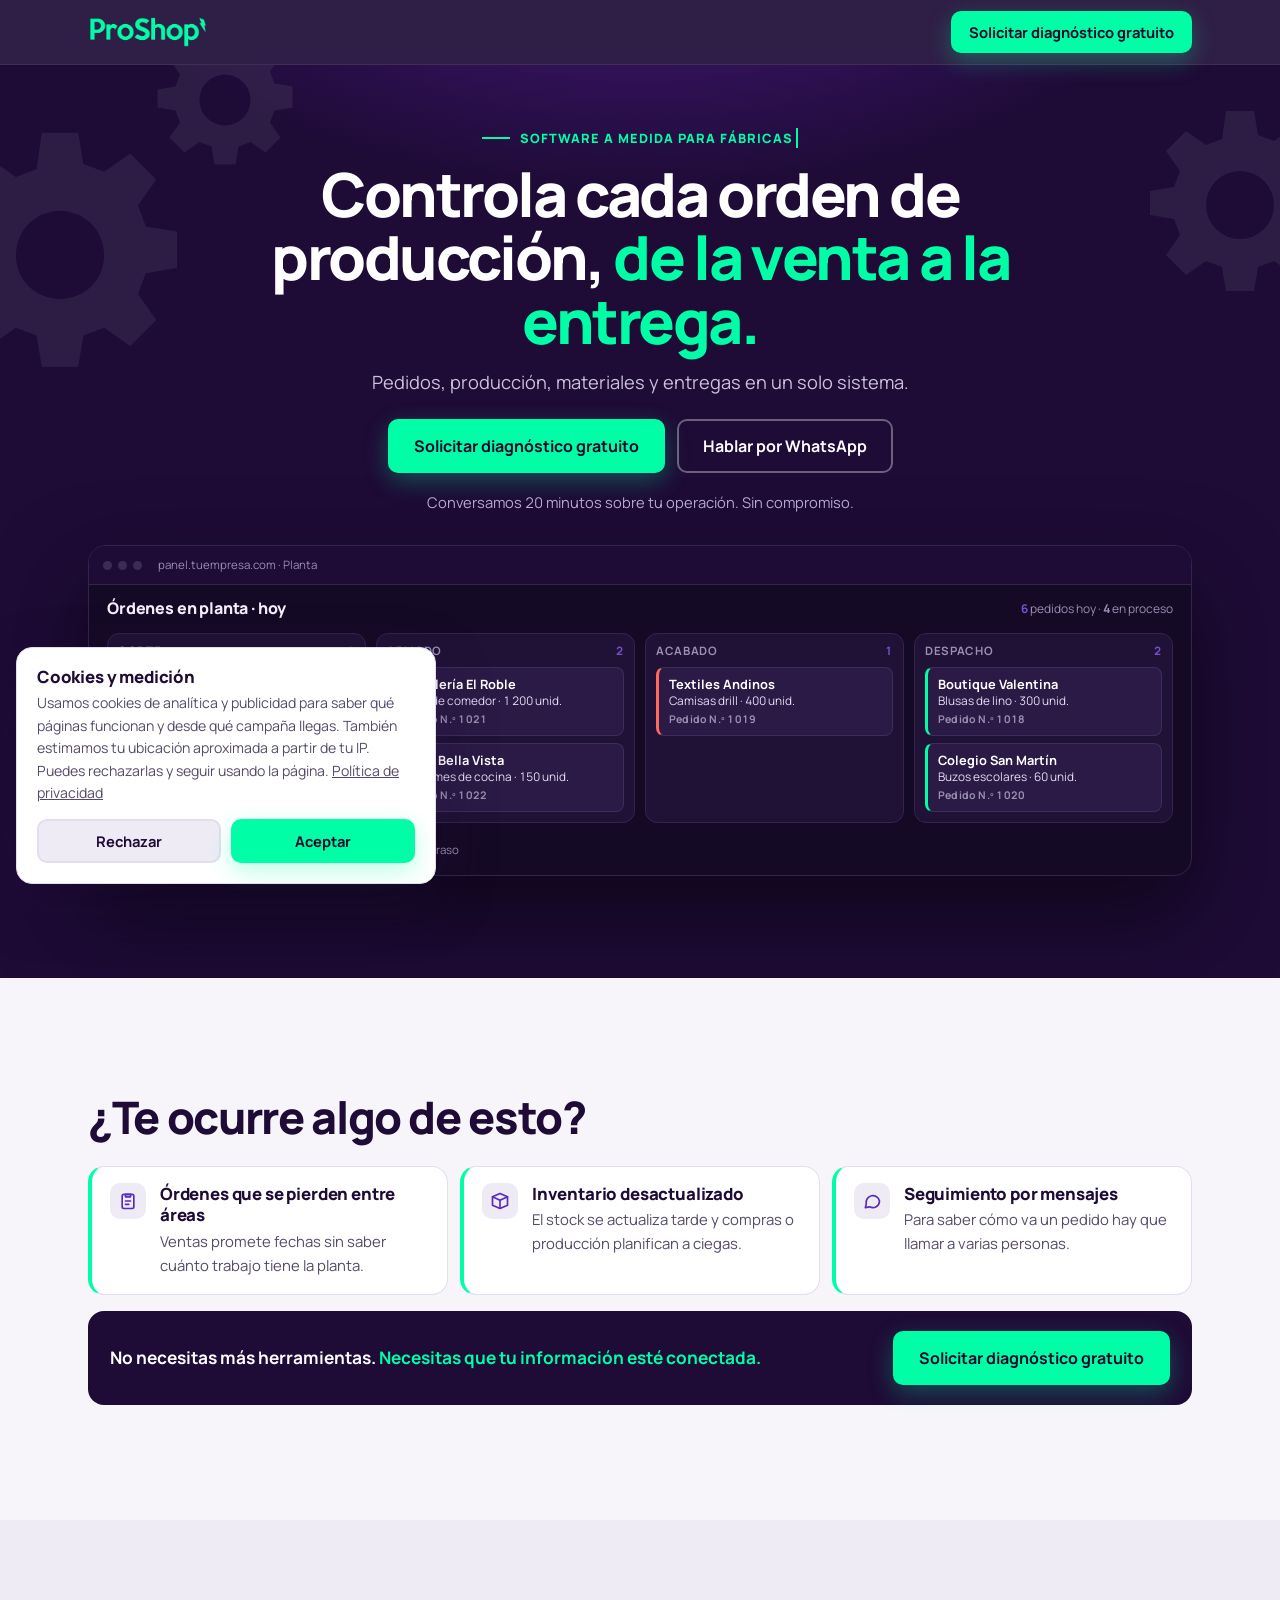
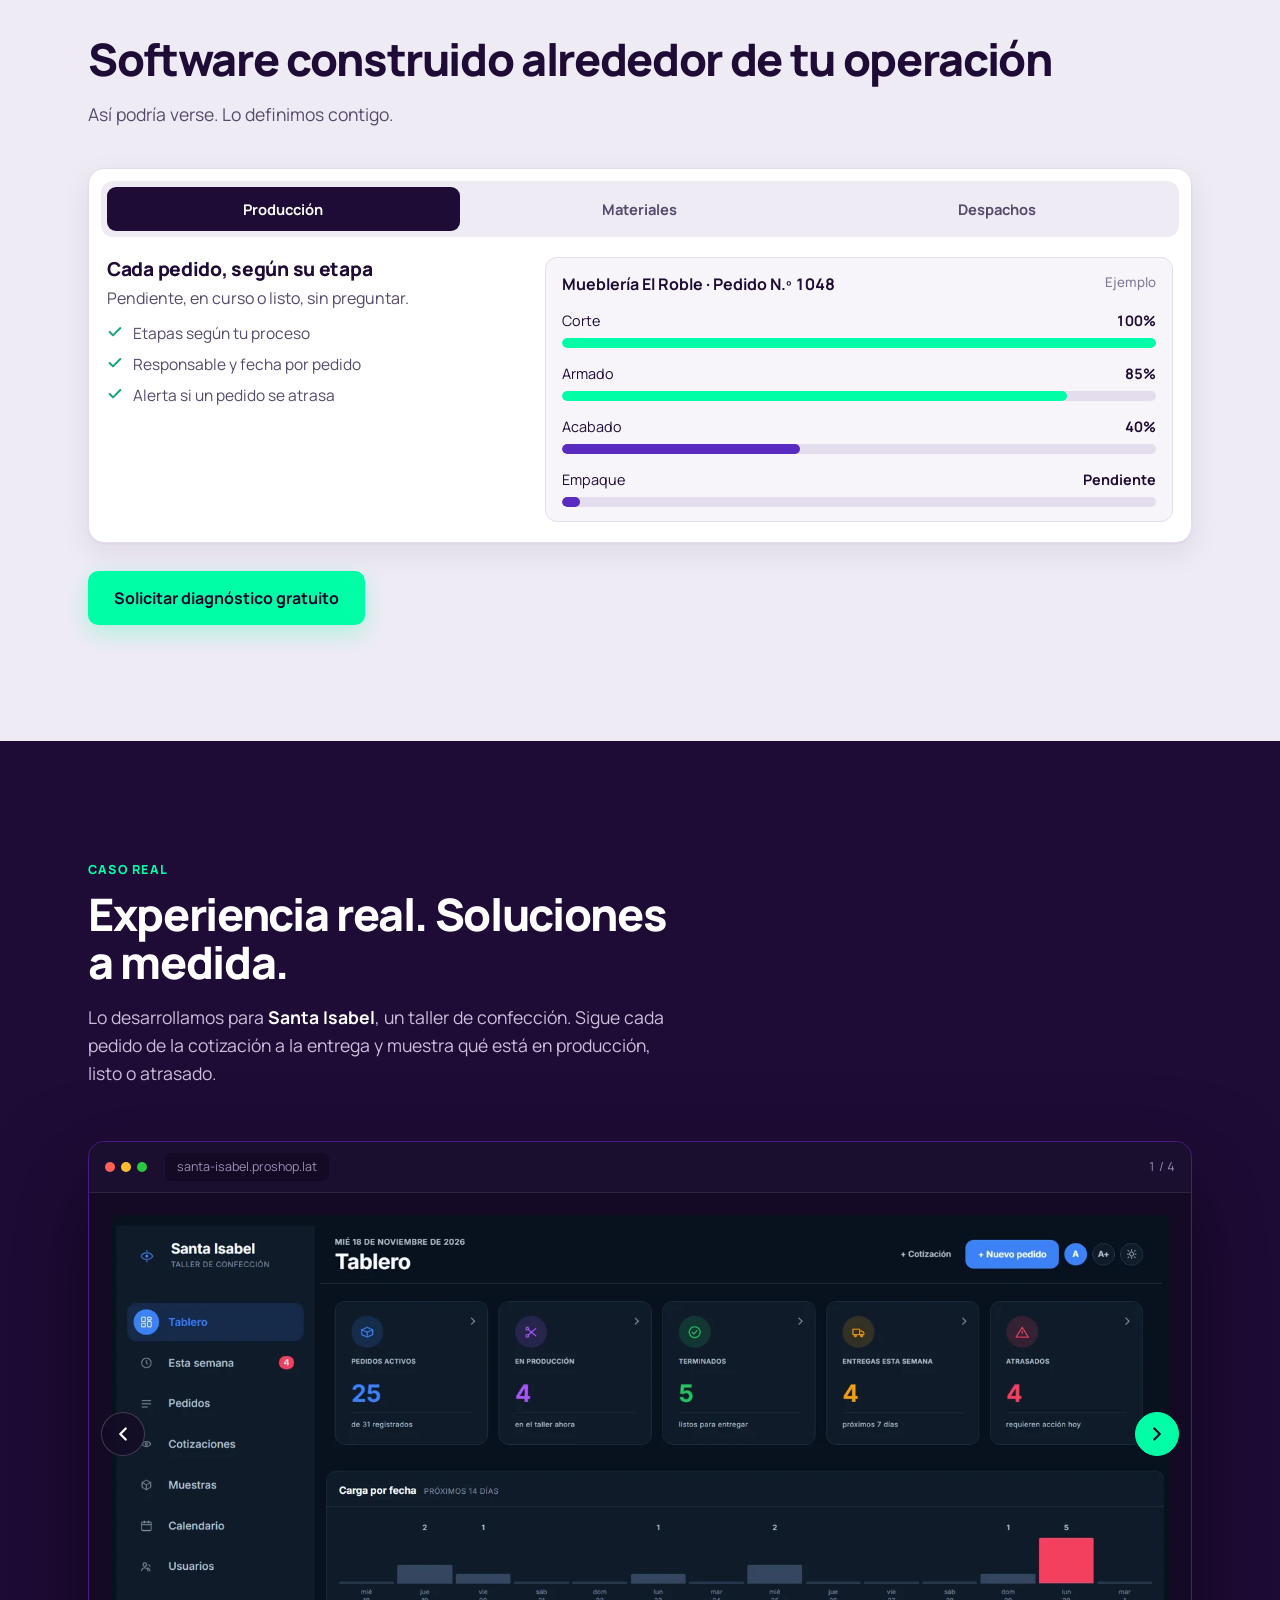
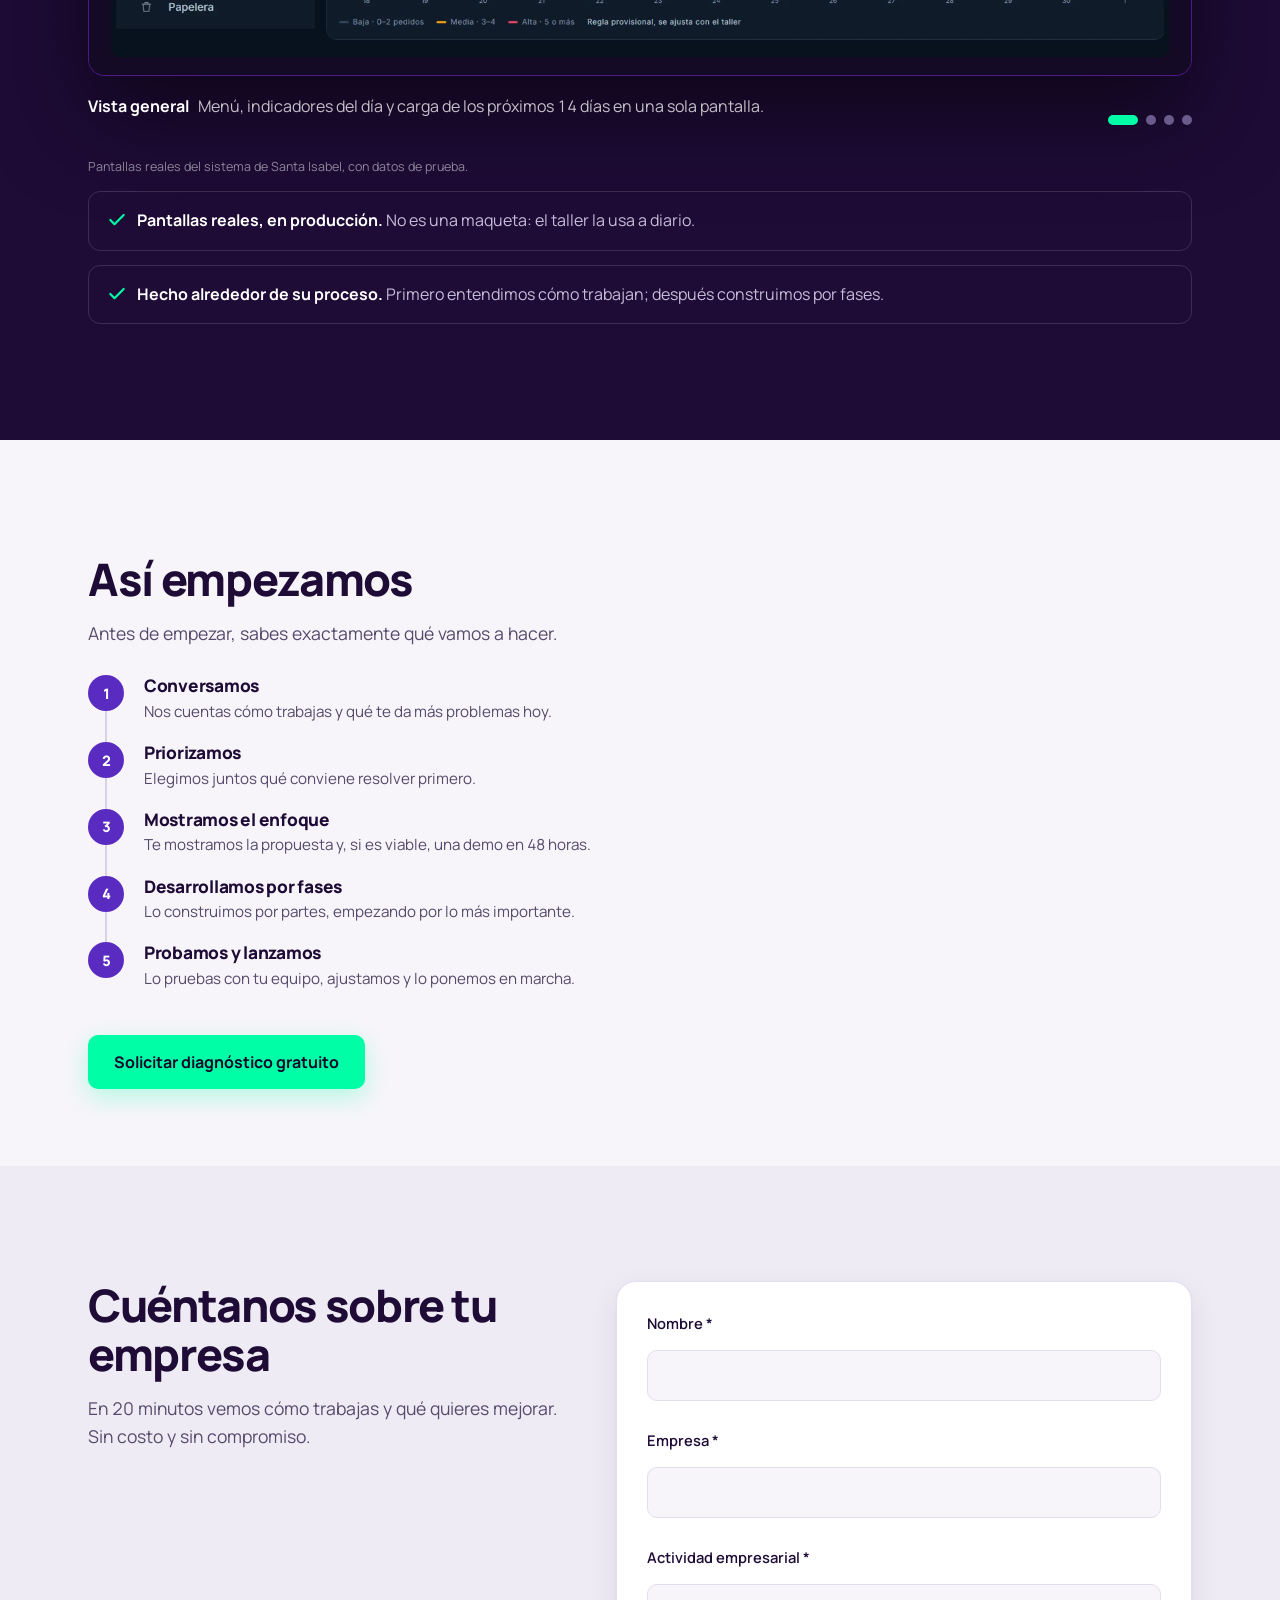
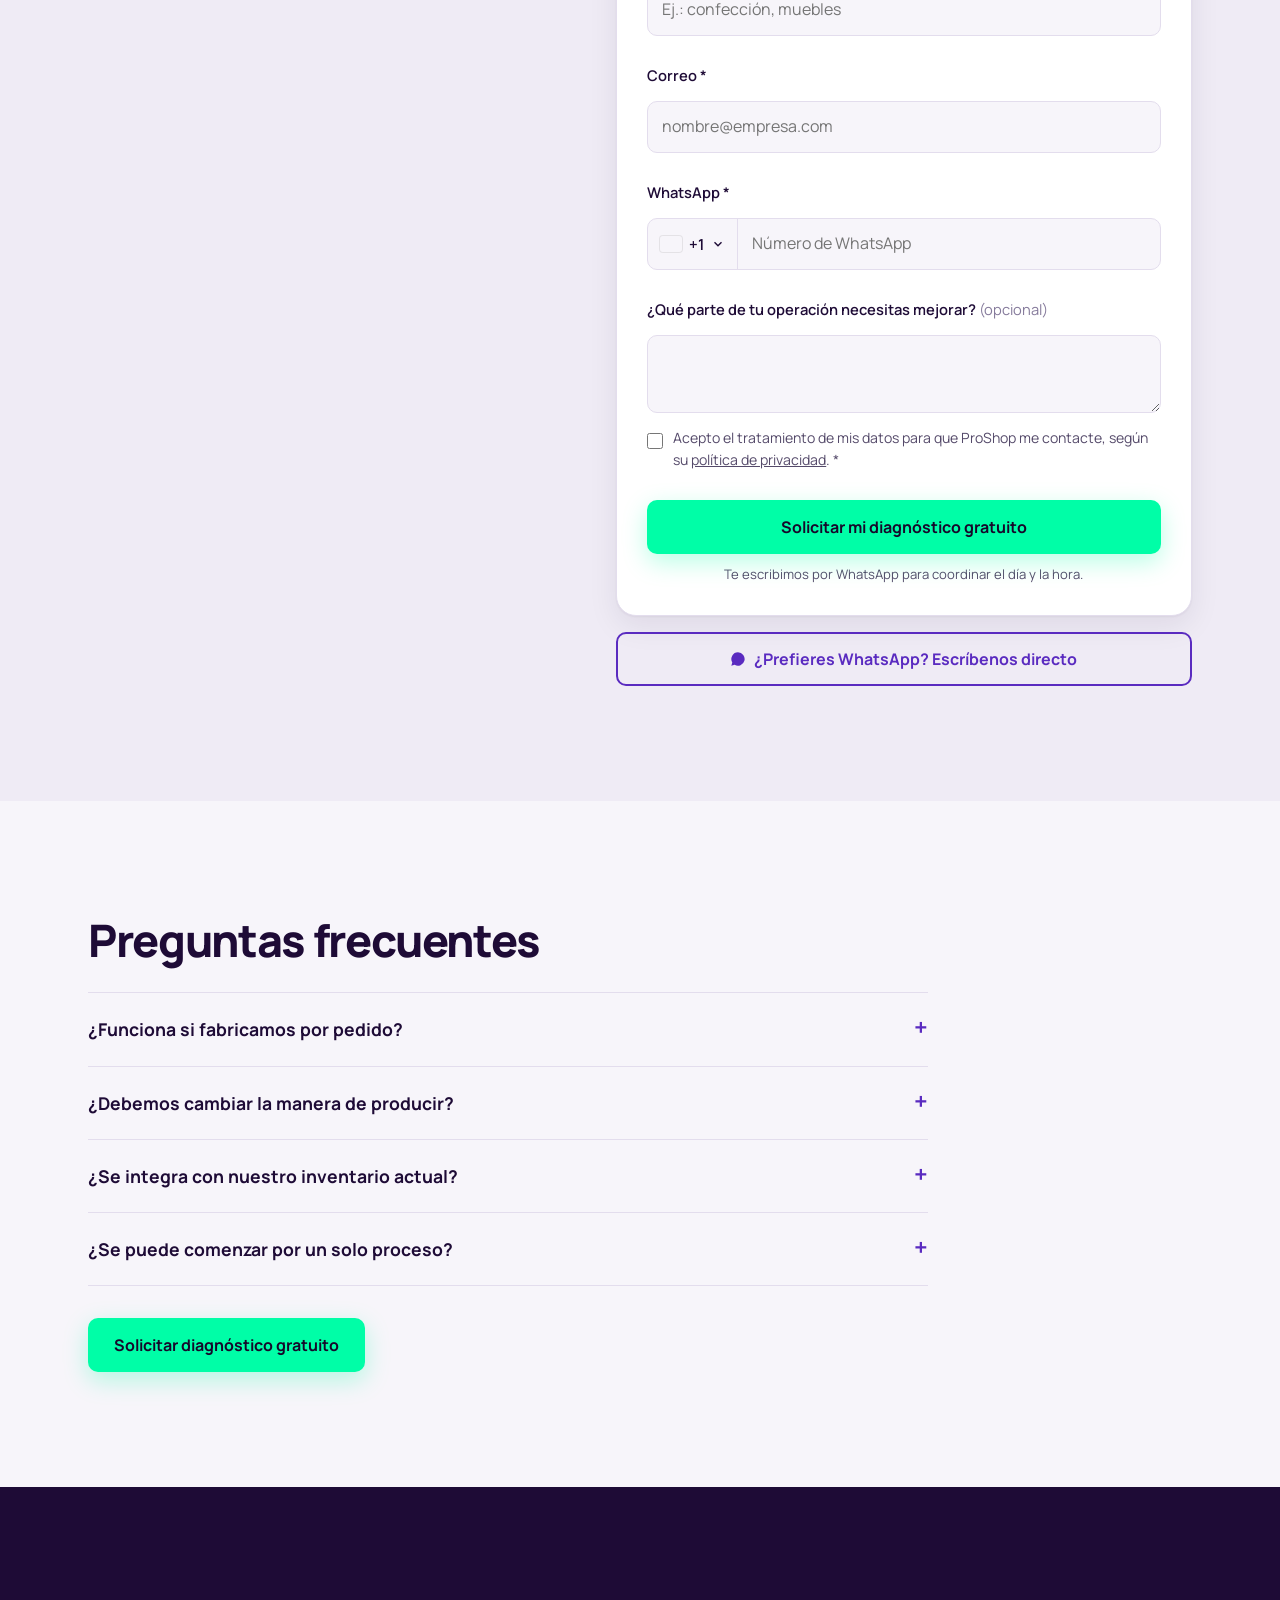
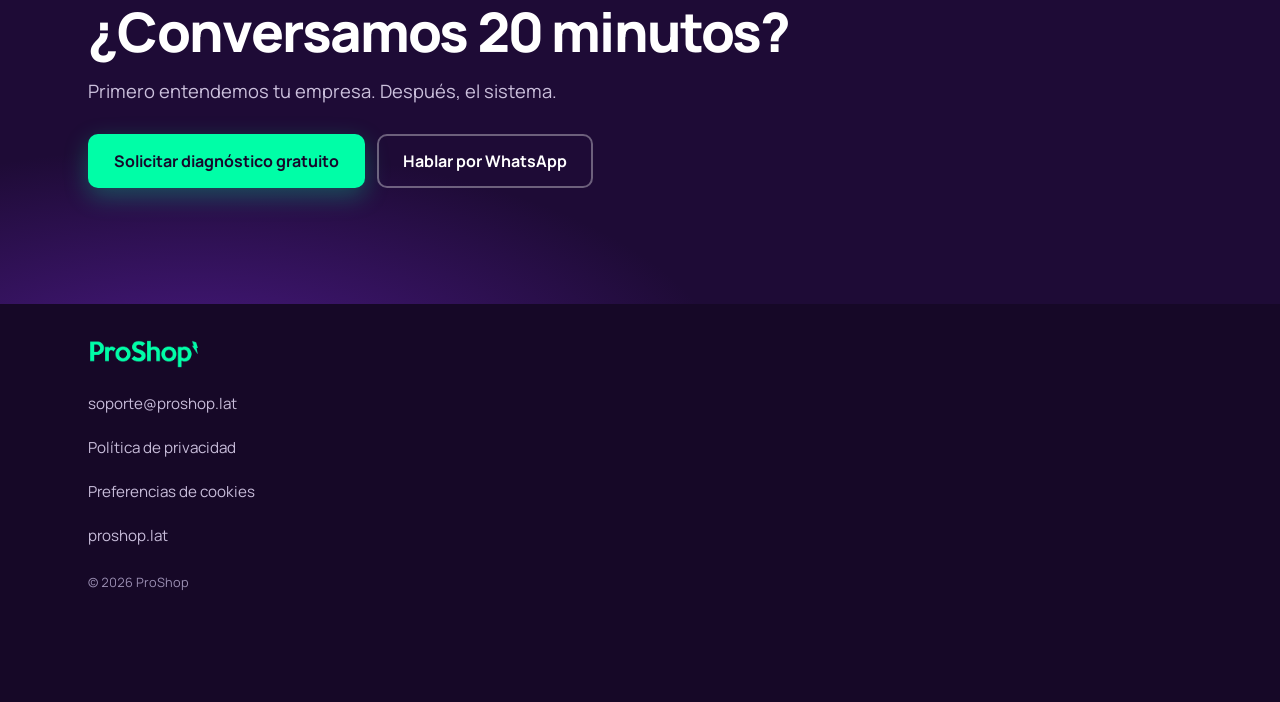
==== commit 23996a31: "Reunión 19/11 y ajustes de Mariana: caso real minero, pasos 5, correo, país por zona, barra fija, pi" ====
--- a/landing-fabrica/site/index.html
+++ b/landing-fabrica/site/index.html
@@ -568,6 +568,109 @@
 /* barra superior: línea verde simple (paleta oficial) */
 .prog,.prog-au{background:#00fea7!important;box-shadow:none!important;height:3px!important}
 .btn-primary::before{background:none!important}
+
+/* ===== UNIFICADO 19/11 · reunión + ajustes de Mariana ===== */
+/* etiqueta del hero en verde */
+.hero .tag{color:var(--accent)!important;text-transform:uppercase;letter-spacing:.08em;font-size:.8rem!important;font-weight:800!important}
+.hero .tag::before{background:var(--accent)!important}
+.hero .tag .tt{border-right-color:var(--accent)!important}
+/* sin línea decorativa bajo los títulos */
+main h2::after{display:none!important;content:none!important}
+/* botón de WhatsApp: secundario con borde (no compite con el verde principal) */
+.btn-wa{background:transparent!important;color:#5a2bc0!important;border:2px solid #5a2bc0!important;box-shadow:none!important}
+.btn-wa:hover{background:rgba(90,43,192,.08)!important}
+.sticky-cta .btn-wa,.last .btn-wa,.thanks .btn-wa{color:#fff!important;border-color:#6b5a8c!important}
+.thanks .btn-wa{color:#5a2bc0!important;border-color:#5a2bc0!important}
+.btn-wa::before{content:"";width:16px;height:16px;flex:none;background:var(--accent);-webkit-mask:url("data:image/svg+xml,%3Csvg xmlns='http://www.w3.org/2000/svg' viewBox='0 0 24 24'%3E%3Cpath d='M12 2a10 10 0 0 0-8.6 15.1L2 22l5-1.3A10 10 0 1 0 12 2z'/%3E%3C/svg%3E") center/contain no-repeat;mask:url("data:image/svg+xml,%3Csvg xmlns='http://www.w3.org/2000/svg' viewBox='0 0 24 24'%3E%3Cpath d='M12 2a10 10 0 0 0-8.6 15.1L2 22l5-1.3A10 10 0 1 0 12 2z'/%3E%3C/svg%3E") center/contain no-repeat;position:static!important;inset:auto!important;opacity:1!important;animation:none!important}
+.btn-wa:not(.sticky-cta .btn-wa):not(.last .btn-wa)::before{background:#5a2bc0}
+/* metodología: 5 pasos compactos, siempre visibles */
+.timeline{display:grid!important;grid-template-columns:1fr!important;gap:18px!important;padding:0 0 0 56px!important;margin-top:28px!important;max-width:680px;position:relative}
+.timeline::before{display:block!important;content:""!important;position:absolute!important;left:17px!important;right:auto!important;top:18px!important;bottom:18px!important;width:2px!important;height:auto!important;background:#d9d0ea!important;animation:none!important;border-radius:2px}
+.timeline .line{display:none!important}
+.tstep,.tstep[data-rv],.mo .tstep[data-rv]{opacity:1!important;transform:none!important;position:relative}
+.tstep .n,.tstep.on .n,.mo .tstep .n{position:absolute!important;left:-56px!important;top:0!important;width:36px!important;height:36px!important;background:#5a2bc0!important;border:0!important;color:#fff!important;font-size:.9rem!important;animation:none!important;box-shadow:none!important;transform:none!important}
+.tstep h3{font-size:1.08rem!important;margin:0 0 2px!important;line-height:1.3}
+.tstep p{font-size:.95rem;color:var(--ink-2)}
+/* formulario: visible sin animación, campos de 48 px, WhatsApp debajo */
+.form-wrap>div,.mo .form-wrap>div,.form-wrap>div[data-rv]{opacity:1!important;transform:none!important;transition:none!important}
+form{gap:14px!important}
+form input,form select{min-height:48px;border-radius:10px!important}
+form textarea{min-height:72px!important;border-radius:10px!important}
+label[for="f-nec"]{display:block!important}
+label[for="f-nec"] .opt{color:var(--ink-3)}
+.check input{width:22px!important;height:22px!important;min-height:22px!important;accent-color:#5a2bc0!important}
+.next-step{text-align:center;font-size:.82rem;color:var(--ink-2);margin:-4px 0 0}
+.wa-alt{margin-top:16px;text-align:center}
+.wa-alt .btn{width:100%}
+/* casos reales: etiqueta CASO REAL */
+.case-tag{display:inline-block;color:var(--accent);font-weight:800;font-size:.78rem;letter-spacing:.1em;text-transform:uppercase;margin-bottom:10px}
+/* FAQ */
+summary::after{color:#5a2bc0!important}
+/* CTA final */
+.last h2{max-width:none!important}
+/* pie morado, un enlace por línea */
+footer{background:#160827!important;color:#c7bcd9;padding:36px 0 110px!important}
+footer .shell{display:grid!important;gap:14px;justify-content:start!important}
+.ft-logo img{height:28px;width:auto}
+.ft-links{list-style:none;padding:0;margin:0;display:grid}
+.ft-links a,.ft-links .linkish{display:flex;align-items:center;min-height:44px;color:#c7bcd9;text-decoration:none;font:inherit;font-size:.95rem}
+.ft-links a:hover,.ft-links .linkish:hover{color:#fff}
+.ft-copy{font-size:.8rem;color:#9a8eb2}
+/* barra fija: solo entre el hero y el formulario */
+.sticky-cta{background:#1e0b36!important;border-top:1px solid #31254a!important;transition:transform .3s var(--ease)}
+.sticky-cta.off{transform:translateY(110%)!important}
+.sticky-cta .btn-primary{flex:1.4!important}
+.sticky-cta .btn-wa{flex:1!important}
+
+/* ===== FÁBRICA 19/11 ===== */
+.hero h1 .mk,.mo h1 .w.mk{color:var(--accent)!important}
+.hero h1{font-size:clamp(2.2rem,4.8vw,3.8rem)!important;max-width:18ch;margin-left:auto;margin-right:auto}
+.trust{border-top:0!important;background:var(--purple)!important}
+/* problemas: tarjetas compactas con ícono */
+.problems.pc{display:grid!important;grid-template-columns:repeat(3,minmax(0,1fr))!important;gap:12px!important;margin-top:24px!important;border:0!important}
+.problems.pc .prob{display:flex!important;flex-direction:row!important;gap:14px!important;align-items:flex-start!important;padding:16px 18px!important;background:#fff!important;border:1px solid var(--rule)!important;border-left:4px solid var(--accent)!important;border-radius:16px!important;box-shadow:none!important;counter-increment:none}
+.problems.pc .prob::before{display:none!important;content:none!important}
+.pc-ic{flex:none;width:36px;height:36px;border-radius:10px;background:var(--paper-2);color:#5a2bc0;display:grid;place-items:center}
+.pc-ic svg{width:20px;height:20px}
+.problems.pc h3{font-size:1.05rem!important;margin:0 0 4px!important;letter-spacing:-.01em}
+.problems.pc p{font-size:.93rem;color:var(--ink-2);margin:0}
+.pc-close{margin-top:16px;padding:20px 22px;border-radius:16px;background:var(--purple);color:#fff;display:flex;align-items:center;justify-content:space-between;gap:16px;flex-wrap:wrap}
+.pc-close p{margin:0;font-weight:700;font-size:1.08rem;line-height:1.35}
+.pc-close b{color:var(--accent)}
+/* solución: selector segmentado, tarjeta blanca, checks */
+.explorer{border-radius:16px!important}
+.tabs{display:grid!important;grid-template-columns:repeat(3,1fr)!important;gap:4px!important;padding:6px!important;margin:12px!important;background:var(--paper-2)!important;border:0!important;border-radius:12px!important}
+.tabs button,.tabs button:first-child{clip-path:none!important;border-radius:9px!important;margin:0!important;padding:0 8px!important;min-height:44px!important;background:transparent!important;color:var(--ink-2)!important;font-size:.92rem!important;text-align:center}
+.tabs button[aria-selected="true"]{background:var(--purple)!important;color:#fff!important}
+.panel{gap:20px!important;padding:8px 18px 20px!important}
+.panel h3{font-size:1.2rem!important;margin-bottom:4px!important}
+.panel ul{margin-top:10px!important;gap:6px!important}
+.panel li{padding-left:26px!important}
+.panel li::before{content:""!important;width:16px!important;height:16px!important;top:.2em!important;border-radius:0!important;background:#14a57a!important;-webkit-mask:url("data:image/svg+xml,%3Csvg xmlns='http://www.w3.org/2000/svg' viewBox='0 0 24 24' fill='none' stroke='black' stroke-width='3' stroke-linecap='round' stroke-linejoin='round'%3E%3Cpath d='M20 6L9 17l-5-5'/%3E%3C/svg%3E") center/contain no-repeat;mask:url("data:image/svg+xml,%3Csvg xmlns='http://www.w3.org/2000/svg' viewBox='0 0 24 24' fill='none' stroke='black' stroke-width='3' stroke-linecap='round' stroke-linejoin='round'%3E%3Cpath d='M20 6L9 17l-5-5'/%3E%3C/svg%3E") center/contain no-repeat}
+.sim{border-radius:12px!important;padding:14px 16px!important}
+.fill{background:var(--accent)!important}
+.fill.wa,.fill.au{background:#5a2bc0!important}
+.fill.low{background:#e5534b!important}
+.lowq{color:#c0392b}
+.st.ok{background:#d6f8ec!important;color:#0b6b4c!important}.st.go{background:#ece3fb!important;color:#4b1a86!important}.st.late,.st.wait{background:#ffe1dc!important;color:#a3271a!important}
+/* caso real */
+.carru-win{background:#2c1052!important;border:1px solid #4b1a86!important;border-radius:16px!important}
+.carru-prog{display:none!important}
+.carru-nav{width:44px!important;height:44px!important}
+.carru-nav.next{background:var(--accent)!important;color:var(--on-accent)!important;border-color:var(--accent)!important}
+.carru-dots button{background:#6b5a8c!important}
+.carru-dots button[aria-current="true"]{background:var(--accent)!important}
+.pros{list-style:none;padding:0;margin:14px 0 0;display:grid;gap:10px}
+.pros li{display:flex;gap:10px;align-items:flex-start;color:#c7bcd9}
+.pros li svg{flex:none;width:20px;height:20px;color:var(--accent);margin-top:2px}
+.pros b{color:#fff}
+@media (max-width:960px){.problems.pc{grid-template-columns:1fr!important}}
+@media (max-width:640px){
+  .carru-nav{display:grid!important}
+  .tabs{margin:10px!important}
+  .tabs button{font-size:.85rem!important}
+  .pc-close .btn{width:100%}
+}
 </style>
 </head>
 <body>
@@ -586,9 +689,9 @@
   <span class="gear g1" aria-hidden="true"><svg viewBox="0 0 100 100" fill="currentColor"><path d="M43 3h14l2 12 8 3 10-7 10 10-7 10 3 8 12 2v14l-12 2-3 8 7 10-10 10-10-7-8 3-2 12H43l-2-12-8-3-10 7-10-10 7-10-3-8-12-2V43l12-2 3-8-7-10 10-10 10 7 8-3z"/><circle cx="50" cy="50" r="17" fill="var(--purple)"/></svg></span><span class="gear g2" aria-hidden="true"><svg viewBox="0 0 100 100" fill="currentColor"><path d="M43 3h14l2 12 8 3 10-7 10 10-7 10 3 8 12 2v14l-12 2-3 8 7 10-10 10-10-7-8 3-2 12H43l-2-12-8-3-10 7-10-10 7-10-3-8-12-2V43l12-2 3-8-7-10 10-10 10 7 8-3z"/><circle cx="50" cy="50" r="17" fill="var(--purple)"/></svg></span><span class="gear g3" aria-hidden="true"><svg viewBox="0 0 100 100" fill="currentColor"><path d="M43 3h14l2 12 8 3 10-7 10 10-7 10 3 8 12 2v14l-12 2-3 8 7 10-10 10-10-7-8 3-2 12H43l-2-12-8-3-10 7-10-10 7-10-3-8-12-2V43l12-2 3-8-7-10 10-10 10 7 8-3z"/><circle cx="50" cy="50" r="17" fill="var(--purple)"/></svg></span>
   <div class="shell hero-grid">
     <div>
-      <span class="tag">Software a medida para fábricas y talleres</span>
-      <h1>Cada orden, a la vista.</h1>
-      <p class="sub">Un solo sistema para seguir cada pedido, de la orden a la entrega: producción, materiales y despachos en un mismo lugar.</p>
+      <span class="tag">Software a medida para fábricas</span>
+      <h1>Controla cada orden de producción, de la venta a la entrega.</h1>
+      <p class="sub">Pedidos, producción, materiales y entregas en un solo sistema.</p>
       <div class="cta-row">
         <a class="btn btn-primary" href="#diagnostico" data-cta="hero">Solicitar diagnóstico gratuito</a>
         <a class="btn btn-ghost" href="#" data-wa="hero">Hablar por WhatsApp</a>
@@ -608,7 +711,6 @@
         </div>
         <div class="plant-foot"><span><i></i>En proceso</span><span><i></i>Lista para despacho</span><span><i></i>En riesgo de atraso</span></div>
       </div>
-      <p class="stage-cap">Imagen de ejemplo.</p>
     </div>
   </div>
 </section>
@@ -617,21 +719,15 @@
 <section id="problemas">
   <div class="shell">
     <h2>¿Te ocurre algo de esto?</h2>
-    <div class="problems">
-      <article class="prob">
-        <h3>Órdenes que se pierden entre áreas</h3>
-        <p>Ventas promete fechas sin saber cuánto trabajo tiene la planta.</p>
-      </article>
-      <article class="prob">
-        <h3>Inventario desactualizado</h3>
-        <p>Los materiales se anotan tarde y cuesta saber qué comprar.</p>
-      </article>
-      <article class="prob">
-        <h3>Seguimiento por mensajes</h3>
-        <p>Para saber cómo va un pedido hay que llamar a varias personas.</p>
-      </article>
+    <div class="problems pc">
+      <article class="prob"><span class="pc-ic"><svg viewBox="0 0 24 24" fill="none" stroke="currentColor" stroke-width="2" stroke-linecap="round" stroke-linejoin="round" aria-hidden="true"><rect x="5" y="4" width="14" height="17" rx="2"/><path d="M9 4h6v3H9zM9 12h6M9 16h4"/></svg></span><div><h3>Órdenes que se pierden entre áreas</h3><p>Ventas promete fechas sin saber cuánto trabajo tiene la planta.</p></div></article>
+      <article class="prob"><span class="pc-ic"><svg viewBox="0 0 24 24" fill="none" stroke="currentColor" stroke-width="2" stroke-linecap="round" stroke-linejoin="round" aria-hidden="true"><path d="M3 7l9-4 9 4-9 4-9-4z"/><path d="M3 7v10l9 4 9-4V7M12 11v10"/></svg></span><div><h3>Inventario desactualizado</h3><p>El stock se actualiza tarde y compras o producción planifican a ciegas.</p></div></article>
+      <article class="prob"><span class="pc-ic"><svg viewBox="0 0 24 24" fill="none" stroke="currentColor" stroke-width="2" stroke-linecap="round" stroke-linejoin="round" aria-hidden="true"><path d="M21 12a8 8 0 0 1-11.8 7L4 20l1.1-4.6A8 8 0 1 1 21 12z"/></svg></span><div><h3>Seguimiento por mensajes</h3><p>Para saber cómo va un pedido hay que llamar a varias personas.</p></div></article>
     </div>
-    <div class="cta-row" style="margin-top:28px"><a class="btn btn-primary" href="#diagnostico" data-cta="problems">Solicitar diagnóstico gratuito</a></div>
+    <div class="pc-close">
+      <p><span>No necesitas más herramientas.</span> <b>Necesitas que tu información esté conectada.</b></p>
+      <a class="btn btn-primary" href="#diagnostico" data-cta="problems">Solicitar diagnóstico gratuito</a>
+    </div>
   </div>
 </section>
 
@@ -639,28 +735,27 @@
 <section class="alt" id="solucion">
   <div class="shell">
     <h2>Software construido alrededor de tu operación</h2>
-    <p class="lead">Toca cada pestaña para ver un ejemplo. El sistema final lo armamos contigo.</p>
+    <p class="lead">Así podría verse. Lo definimos contigo.</p>
 
     <div class="explorer">
       <div class="tabs" role="tablist" aria-label="Ejemplos de módulos">
-        <button role="tab" id="t1" aria-selected="true" aria-controls="p1">Avance por etapas</button>
-        <button role="tab" id="t2" aria-selected="false" aria-controls="p2" tabindex="-1">Consumo de materiales</button>
-        <button role="tab" id="t3" aria-selected="false" aria-controls="p3" tabindex="-1">Despachos y entregas</button>
+        <button role="tab" id="t1" aria-selected="true" aria-controls="p1">Producción</button>
+        <button role="tab" id="t2" aria-selected="false" aria-controls="p2" tabindex="-1">Materiales</button>
+        <button role="tab" id="t3" aria-selected="false" aria-controls="p3" tabindex="-1">Despachos</button>
       </div>
 
       <div class="panel" role="tabpanel" id="p1" aria-labelledby="t1">
         <div>
-          <h3>Cada orden, en su etapa</h3>
-          <p>Ves qué falta, qué se está haciendo y qué está listo, sin preguntar en planta.</p>
-          <ul><li>Etapas definidas según tu proceso: corte, armado, acabado, empaque…</li><li>Cada pedido con su responsable y su fecha de entrega.</li><li>Aviso cuando un pedido se está atrasando.</li></ul>
+          <h3>Cada pedido, según su etapa</h3>
+          <p>Pendiente, en curso o listo, sin preguntar.</p>
+          <ul><li>Etapas según tu proceso</li><li>Responsable y fecha por pedido</li><li>Alerta si un pedido se atrasa</li></ul>
         </div>
         <div class="sim" aria-label="Ejemplo conceptual de avance de una orden por etapas">
-          <div class="sim-title">Mueblería El Roble · Sillas de comedor <small>Ejemplo</small></div>
+          <div class="sim-title">Mueblería El Roble · Pedido N.º 1048 <small>Ejemplo</small></div>
           <div class="bars-h" data-bars>
             <div class="bh"><div class="bh-top"><span>Corte</span><b>100%</b></div><div class="track"><div class="fill" data-w="100"></div></div></div>
             <div class="bh"><div class="bh-top"><span>Armado</span><b>85%</b></div><div class="track"><div class="fill" data-w="85"></div></div></div>
             <div class="bh"><div class="bh-top"><span>Acabado</span><b>40%</b></div><div class="track"><div class="fill wa" data-w="40"></div></div></div>
-            <div class="bh"><div class="bh-top"><span>Control de calidad</span><b>10%</b></div><div class="track"><div class="fill au" data-w="10"></div></div></div>
             <div class="bh"><div class="bh-top"><span>Empaque</span><b>Pendiente</b></div><div class="track"><div class="fill au" data-w="3"></div></div></div>
           </div>
         </div>
@@ -668,49 +763,38 @@
 
       <div class="panel" role="tabpanel" id="p2" aria-labelledby="t2" hidden>
         <div>
-          <h3>Materiales vinculados a cada orden</h3>
-          <p>Cada material que sale del almacén queda anotado en el pedido que lo usa.</p>
-          <ul><li>Lo que entra, lo que sale y lo que usa cada pedido.</li><li>Aviso cuando un material se está acabando.</li><li>Sabes qué comprar con datos al día.</li></ul>
+          <h3>Materiales de cada pedido</h3>
+          <p>Lo que entra, sale y se consume, por pedido.</p>
+          <ul><li>Consumo registrado por pedido</li><li>Aviso de stock mínimo</li><li>Compras con datos al día</li></ul>
         </div>
         <div class="sim" aria-label="Ejemplo conceptual de stock de materiales">
-          <div class="sim-title">Stock disponible vs. mínimo <small>Ejemplo</small></div>
+          <div class="sim-title">Stock vs. mínimo <small>Ejemplo</small></div>
           <div class="bars-h" data-bars>
             <div class="bh"><div class="bh-top"><span>Tela drill azul</span><b>1 840 m</b></div><div class="track"><div class="fill" data-w="92"></div></div></div>
             <div class="bh"><div class="bh-top"><span>Hilo poliéster</span><b>620 conos</b></div><div class="track"><div class="fill" data-w="64"></div></div></div>
             <div class="bh"><div class="bh-top"><span>Cierres 18 cm</span><b>310 unid.</b></div><div class="track"><div class="fill wa" data-w="31"></div></div></div>
-            <div class="bh"><div class="bh-top"><span>Botones metálicos</span><b>120 unid.</b></div><div class="track"><div class="fill au" data-w="12"></div></div></div>
-            <div class="bh"><div class="bh-top"><span>Cajas de empaque</span><b>Bajo mínimo</b></div><div class="track"><div class="fill au" data-w="6"></div></div></div>
+            <div class="bh"><div class="bh-top"><span>Cajas de empaque</span><b class="lowq">Bajo mínimo</b></div><div class="track"><div class="fill low" data-w="6"></div></div></div>
           </div>
         </div>
       </div>
 
       <div class="panel" role="tabpanel" id="p3" aria-labelledby="t3" hidden>
         <div>
-          <h3>Compromisos de entrega a la vista</h3>
-          <p>Ves qué sale esta semana, qué está listo y qué se atrasó.</p>
-          <ul><li>Calendario de entregas.</li><li>La planta actualiza el estado de cada pedido.</li><li>Reportes en Excel para gerencia y ventas.</li></ul>
+          <h3>Entregas de la semana, a la vista</h3>
+          <p>Qué sale, qué está listo y qué se atrasó.</p>
+          <ul><li>Calendario por fecha de entrega</li><li>Estado actualizado desde planta</li><li>Reportes para gerencia y ventas</li></ul>
         </div>
         <div class="sim" aria-label="Ejemplo conceptual de despachos de la semana">
-          <div class="sim-title">Despachos de esta semana <small>Ejemplo</small></div>
+          <div class="sim-title">Esta semana <small>Ejemplo</small></div>
           <table class="tbl"><thead><tr><th>Cliente</th><th>Entrega</th><th>Estado</th></tr></thead><tbody>
             <tr><td>Boutique Valentina</td><td>Lun 12</td><td><span class="st ok">Entregado</span></td></tr>
             <tr><td>Colegio San Martín</td><td>Mar 13</td><td><span class="st ok">Listo</span></td></tr>
             <tr><td>Mueblería El Roble</td><td>Jue 15</td><td><span class="st go">En acabado</span></td></tr>
             <tr><td>Textiles Andinos</td><td>Mié 14</td><td><span class="st late">Atrasado</span></td></tr>
-            <tr><td>Distribuidora Sol</td><td>Vie 16</td><td><span class="st wait">Esperando material</span></td></tr>
           </tbody></table>
-          <p class="concept">Datos de ejemplo.</p>
         </div>
       </div>
     </div>
-
-    <div class="mods">
-      <article class="mod"><h3>Órdenes de producción</h3><p>Cada pedido con responsable, fecha y estado.</p></article>
-      <article class="mod"><h3>Consumo de materiales</h3><p>Lo que se usa del almacén, anotado en cada pedido.</p></article>
-      <article class="mod"><h3>Avance por etapas</h3><p>Qué falta, qué se está haciendo y qué está listo.</p></article>
-      <article class="mod"><h3>Despachos y reportes</h3><p>Fechas de entrega y números del día.</p></article>
-    </div>
-    <p class="note">Qué incluye tu sistema lo decidimos juntos después de la primera conversación.</p>
     <div class="cta-row" style="margin-top:28px"><a class="btn btn-primary" href="#diagnostico" data-cta="solution">Solicitar diagnóstico gratuito</a></div>
   </div>
 </section>
@@ -720,12 +804,9 @@
   <div class="shell">
     <div class="xp-head">
       <div>
+        <span class="case-tag">Caso real</span>
         <h2>Experiencia real. Soluciones a medida.</h2>
-        <p class="lead">Este es el sistema que desarrollamos para <b>Santa Isabel</b>, un taller de confección: lleva cada pedido desde la cotización hasta la entrega y muestra cada día qué está en producción, listo o atrasado.</p>
-      </div>
-      <div class="xp-proofs">
-        <div class="proof"><svg viewBox="0 0 24 24" fill="none" stroke="currentColor" stroke-width="2.4" stroke-linecap="round" stroke-linejoin="round" aria-hidden="true"><path d="M20 6L9 17l-5-5"/></svg><div><b>Pantallas reales, en producción</b><span>No es una maqueta: es la herramienta que el taller usa a diario.</span></div></div>
-        <div class="proof"><svg viewBox="0 0 24 24" fill="none" stroke="currentColor" stroke-width="2.4" stroke-linecap="round" stroke-linejoin="round" aria-hidden="true"><path d="M20 6L9 17l-5-5"/></svg><div><b>Hecho alrededor de su proceso</b><span>Primero entendimos cómo trabajan; después construimos por fases.</span></div></div>
+        <p class="lead">Lo desarrollamos para <b>Santa Isabel</b>, un taller de confección. Sigue cada pedido de la cotización a la entrega y muestra qué está en producción, listo o atrasado.</p>
       </div>
     </div>
 
@@ -760,6 +841,10 @@
         <div class="carru-dots" id="cDots"><button type="button" aria-label="Ver Vista general" aria-current="true"></button><button type="button" aria-label="Ver Tablero del día"></button><button type="button" aria-label="Ver Alertas"></button><button type="button" aria-label="Ver Carga por fecha"></button></div>
       </div>
       <p class="carru-note">Pantallas reales del sistema de Santa Isabel, con datos de prueba.</p>
+      <ul class="pros">
+        <li><svg viewBox="0 0 24 24" fill="none" stroke="currentColor" stroke-width="2.6" stroke-linecap="round" stroke-linejoin="round" aria-hidden="true"><path d="M20 6L9 17l-5-5"/></svg><span><b>Pantallas reales, en producción.</b> No es una maqueta: el taller la usa a diario.</span></li>
+        <li><svg viewBox="0 0 24 24" fill="none" stroke="currentColor" stroke-width="2.6" stroke-linecap="round" stroke-linejoin="round" aria-hidden="true"><path d="M20 6L9 17l-5-5"/></svg><span><b>Hecho alrededor de su proceso.</b> Primero entendimos cómo trabajan; después construimos por fases.</span></li>
+      </ul>
     </div>
   </div>
 </section>
@@ -773,8 +858,9 @@
       <span class="line" id="tline"></span>
       <div class="tstep"><span class="n">1</span><h3>Conversamos</h3><p>Nos cuentas cómo trabajas y qué te da más problemas hoy.</p></div>
       <div class="tstep"><span class="n">2</span><h3>Priorizamos</h3><p>Elegimos juntos qué conviene resolver primero.</p></div>
-      <div class="tstep"><span class="n">3</span><h3>Mostramos el enfoque</h3><p>Te mostramos la propuesta y, si se puede, una demo en 48 horas.</p></div>
-      <div class="tstep"><span class="n">4</span><h3>Desarrollamos por fases</h3><p>Lo construimos por partes, lo pruebas y lo mejoramos.</p></div>
+      <div class="tstep"><span class="n">3</span><h3>Mostramos el enfoque</h3><p>Te mostramos la propuesta y, si es viable, una demo en 48 horas.</p></div>
+      <div class="tstep"><span class="n">4</span><h3>Desarrollamos por fases</h3><p>Lo construimos por partes, empezando por lo más importante.</p></div>
+      <div class="tstep"><span class="n">5</span><h3>Probamos y lanzamos</h3><p>Lo pruebas con tu equipo, ajustamos y lo ponemos en marcha.</p></div>
     </div>
     <div class="cta-row" style="margin-top:44px"><a class="btn btn-primary" href="#diagnostico" data-cta="method">Solicitar diagnóstico gratuito</a></div>
   </div>
@@ -786,7 +872,6 @@
     <div>
       <h2>Cuéntanos sobre tu empresa</h2>
       <p class="lead">En 20 minutos vemos cómo trabajas y qué quieres mejorar. Sin costo y sin compromiso.</p>
-      <div class="wa-side"><a class="btn btn-wa" href="#" data-wa="form">Hablar por WhatsApp</a></div>
     </div>
     <div>
       <form id="lead-form" novalidate>
@@ -796,7 +881,9 @@
         <label for="f-empresa">Empresa *</label>
         <input id="f-empresa" name="empresa" type="text" autocomplete="organization" required aria-describedby="e-empresa"><span class="err" id="e-empresa" data-for="empresa"></span>
         <label for="f-actividad">Actividad empresarial *</label>
-        <input id="f-actividad" name="actividad" type="text" placeholder="Ej.: fábrica de muebles, confección, metalmecánica" required aria-describedby="e-actividad"><span class="err" id="e-actividad" data-for="actividad"></span>
+        <input id="f-actividad" name="actividad" type="text" placeholder="Ej.: confección, muebles" required aria-describedby="e-actividad"><span class="err" id="e-actividad" data-for="actividad"></span>
+        <label for="f-email">Correo *</label>
+        <input id="f-email" name="email" type="email" inputmode="email" autocomplete="email" placeholder="nombre@empresa.com" required aria-describedby="e-email"><span class="err" id="e-email" data-for="email"></span>
         <label for="f-wa">WhatsApp *</label>
         <div class="tel">
           <button type="button" class="cc-btn" id="ccBtn" aria-haspopup="listbox" aria-expanded="false" aria-label="País: Perú +51">
@@ -808,11 +895,13 @@
         </div><span class="err" id="e-whatsapp" data-for="whatsapp"></span>
         <label for="f-nec">¿Qué parte de tu operación necesitas mejorar? <span class="opt">(opcional)</span></label>
         <textarea id="f-nec" name="necesidad"></textarea>
-        <label class="check" for="f-consent"><input id="f-consent" type="checkbox" name="consent" required aria-describedby="e-consent"><span>Acepto el tratamiento de mis datos personales para que ProShop me contacte, según su <a href="https://proshop.lat/privacidad" target="_blank" rel="noopener">política de privacidad</a>. *</span></label>
+        <label class="check" for="f-consent"><input id="f-consent" type="checkbox" name="consent" required aria-describedby="e-consent"><span>Acepto el tratamiento de mis datos para que ProShop me contacte, según su <a href="https://proshop.lat/privacidad" target="_blank" rel="noopener">política de privacidad</a>. *</span></label>
         <span class="err" id="e-consent" data-for="consent"></span>
         <button class="btn btn-primary" type="submit" id="submit">Solicitar mi diagnóstico gratuito</button>
+        <p class="next-step">Te escribimos por WhatsApp para coordinar el día y la hora.</p>
         <div class="msg" id="msg" role="alert"></div>
       </form>
+      <div class="wa-alt" id="wa-alt"><a class="btn btn-wa" href="#" data-wa="form">¿Prefieres WhatsApp? Escríbenos directo</a></div>
 
       <div class="thanks" id="thanks" tabindex="-1" hidden>
         <svg class="checkmark" viewBox="0 0 52 52" aria-hidden="true"><circle cx="26" cy="26" r="24"/><path d="M15 27l8 8 15-17"/></svg>
@@ -842,7 +931,7 @@
 <!-- CTA FINAL -->
 <section class="last">
   <div class="shell">
-    <h2>Solicitar diagnóstico gratuito</h2>
+    <h2>¿Conversamos 20 minutos?</h2>
     <p>Primero entendemos tu empresa. Después, el sistema.</p>
     <div class="cta-row">
       <a class="btn btn-primary" href="#diagnostico" data-cta="final">Solicitar diagnóstico gratuito</a>
@@ -854,8 +943,14 @@
 
 <footer>
   <div class="shell">
-    <span>© 2026 ProShop · Lima, Perú</span>
-    <span><a href="mailto:soporte@proshop.lat">soporte@proshop.lat</a> · <a href="https://proshop.lat/privacidad">Política de privacidad</a> · <button type="button" class="linkish" id="ck-open">Preferencias de cookies</button> · <a href="https://proshop.lat/">proshop.lat</a></span>
+    <a class="ft-logo" href="https://proshop.lat/" aria-label="ProShop"><img src="img/logo-proshop.png" alt="ProShop" width="120" height="30" loading="lazy"></a>
+    <ul class="ft-links">
+      <li><a href="mailto:soporte@proshop.lat">soporte@proshop.lat</a></li>
+      <li><a href="https://proshop.lat/privacidad">Política de privacidad</a></li>
+      <li><button type="button" class="linkish" id="ck-open">Preferencias de cookies</button></li>
+      <li><a href="https://proshop.lat/">proshop.lat</a></li>
+    </ul>
+    <small class="ft-copy">© 2026 ProShop</small>
   </div>
 </footer>
 
@@ -886,14 +981,15 @@
   let act = 0;
   const open = v => { list.hidden = !v; btn.setAttribute('aria-expanded', v); if (v) { act = COUNTRIES.findIndex(x => x[2] === CC.code); hi(); items[act].scrollIntoView({block: 'nearest'}); } };
   const hi = () => items.forEach((li, k) => li.classList.toggle('act', k === act));
-  const pick = i => {
+  const pick = (i, silent) => {
     const [iso, name, c] = COUNTRIES[i];
     CC.code = c; flag.src = 'https://flagcdn.com/w40/' + iso + '.png'; code.textContent = '+' + c;
     btn.setAttribute('aria-label', 'País: ' + name + ' +' + c);
     items.forEach((li, k) => li.setAttribute('aria-selected', k === i));
     input.placeholder = c === '51' ? '9XX XXX XXX' : 'Número de WhatsApp';
-    open(false); input.focus();
+    open(false); if (!silent) input.focus();
   };
+  window.pickCountry = iso => { const k = COUNTRIES.findIndex(x => x[0] === iso); if (k >= 0) pick(k, true); };
   btn.addEventListener('click', () => open(list.hidden));
   list.addEventListener('click', e => { const li = e.target.closest('li'); if (li) pick(+li.dataset.i); });
   btn.addEventListener('keydown', e => {
@@ -1042,7 +1138,8 @@
 renderPlant();
 if (!REDUCED) setInterval(() => {
   // avanza una orden en curso; la que sale de despacho vuelve como orden nueva
-  const movibles = OPS.filter(o => o.st < 3);
+  const movibles = OPS.filter(o => o.st < 3 && OPS.filter(x => x.st === o.st).length > 1);
+  if (!movibles.length) return;
   const o = movibles[Math.floor(Math.random() * movibles.length)];
   o.st++;
   const salida = OPS.find(x => x.st === 3 && x !== o && OPS.filter(y => y.st === 3).length > 2);
@@ -1095,6 +1192,7 @@
   let ok = true, first = null;
   const bad = (n, t) => { setErr(n, t); if (t){ ok = false; first = first || form.elements[n]; } };
   ['nombre','empresa','actividad'].forEach(n => bad(n, (!d[n] || d[n].trim().length < 2) ? 'Completa este campo.' : ''));
+  bad('email', /^[^\s@]+@[^\s@]+\.[^\s@]{2,}$/.test((d.email || '').trim()) ? '' : 'Escribe un correo válido.');
   bad('whatsapp', /^\+\d{8,15}$/.test(d.whatsapp) && d.whatsapp.length - CC.code.length - 1 >= 6 ? '' : 'Escribe tu número de WhatsApp.');
   bad('consent', d.consent ? '' : 'Acepta el tratamiento de datos para continuar.');
   if (first) first.focus();
@@ -1113,7 +1211,7 @@
   const ref = subId.replace(/-/g,'').slice(0, 8);
   const tel = d.whatsapp.replace(/[\s\-().]/g,'');
   const nec = (d.necesidad||'').trim().slice(0, 800);
-  const lines = [CONFIG.waText, '', 'Nombre: ' + d.nombre.trim(), 'Empresa: ' + d.empresa.trim(), 'Actividad: ' + d.actividad.trim(), 'WhatsApp: ' + tel];
+  const lines = [CONFIG.waText, '', 'Nombre: ' + d.nombre.trim(), 'Empresa: ' + d.empresa.trim(), 'Actividad: ' + d.actividad.trim(), 'WhatsApp: ' + tel, 'Correo: ' + d.email.trim()];
   if (nec) lines.push('Necesito mejorar: ' + nec);
   const origen = attr.utm_campaign || attr.utm_source || (attr.gclid ? 'google-ads' : '');
   if (origen) lines.push('Origen: ' + origen);
@@ -1122,7 +1220,7 @@
   sent = true;
   // Sin CRM: generate_lead marca el envío válido del formulario; la conversación ocurre en WhatsApp.
   track('generate_lead', {lead_ref: ref, canal_entrega: 'whatsapp', geo_country: geo ? geo.pais : ''});
-  form.hidden = true; const th = $('#thanks'); th.hidden = false; th.focus();
+  form.hidden = true; const wa2 = $('#wa-alt'); if (wa2) wa2.hidden = true; const th = $('#thanks'); th.hidden = false; th.focus();
   history.replaceState(null, '', '#gracias');
   th.scrollIntoView({behavior: REDUCED ? 'auto' : 'smooth', block:'center'});
   const wl = $('#wa-lead'); wl.href = url;
@@ -1159,8 +1257,8 @@
   const h1 = document.querySelector('.hero h1');
   if (h1) {
     const txt = h1.textContent.trim(); h1.setAttribute('aria-label', txt);
-    const ws = txt.split(/\s+/), mk = ['a', 'la', 'vista.'];
-    h1.innerHTML = ws.map((w, i) => '<span class="w' + (mk.includes(w) ? ' mk' : '') + '" style="--i:' + i + '" aria-hidden="true">' + w + '</span>').join(' ');
+    const ws = txt.split(/\s+/), corte = ws.indexOf('producción,') + 1;
+    h1.innerHTML = ws.map((w, i) => '<span class="w' + (i >= corte ? ' mk' : '') + '" style="--i:' + i + '" aria-hidden="true">' + w + '</span>').join(' ');
   }
   // engranajes que también giran con el scroll
   const gears = document.querySelectorAll('.gear');
@@ -1217,7 +1315,7 @@
   function restart(){
     clearTimeout(timer); prog.classList.remove('run'); void prog.offsetWidth;
     if (reduced || paused || !visible) return;
-    prog.classList.add('run'); timer = setTimeout(() => go(i + 1), 5500);
+    /* sin avance automático */
   }
   root.querySelector('.prev').addEventListener('click', () => go(i - 1, true));
   root.querySelector('.next').addEventListener('click', () => go(i + 1, true));
@@ -1234,5 +1332,30 @@
   new IntersectionObserver(es => es.forEach(e => { visible = e.isIntersecting; restart(); }), {threshold: .35}).observe(root);
 })();
 </script>
+<script>
+/* ===== UNIFICADO 19/11: barra fija y país por ubicación ===== */
+(function(){
+  // barra fija: oculta mientras se ve el hero, el formulario o el CTA final
+  const bar = document.getElementById('sticky');
+  const zonas = [document.querySelector('.hero'), document.getElementById('diagnostico'), document.querySelector('.last')].filter(Boolean);
+  if (bar && zonas.length) {
+    const vis = new Set(zonas.filter(z => { const r = z.getBoundingClientRect(); return r.top < innerHeight && r.bottom > 0; }));
+    const upd = () => bar.classList.toggle('off', vis.size > 0);
+    upd();
+    const io = new IntersectionObserver(es => { es.forEach(e => e.isIntersecting ? vis.add(e.target) : vis.delete(e.target)); upd(); }, {threshold: 0});
+    zonas.forEach(z => io.observe(z));
+  }
+  // país del WhatsApp según la zona horaria / idioma del navegador (sin enviar datos a terceros)
+  try {
+    const TZ = {'America/Lima':'pe','America/La_Paz':'bo','America/Santiago':'cl','America/Bogota':'co','America/Guayaquil':'ec',
+      'America/Argentina/Buenos_Aires':'ar','America/Buenos_Aires':'ar','America/Mexico_City':'mx','America/Asuncion':'py','America/Montevideo':'uy',
+      'America/Caracas':'ve','America/Sao_Paulo':'br','America/New_York':'us','America/Chicago':'us','America/Los_Angeles':'us','Europe/Madrid':'es'};
+    const tz = Intl.DateTimeFormat().resolvedOptions().timeZone || '';
+    let iso = TZ[tz] || (tz.startsWith('America/Argentina') ? 'ar' : '');
+    if (!iso) { const m = (navigator.language || '').match(/-([A-Za-z]{2})$/); if (m) iso = m[1].toLowerCase(); }
+    if (iso && window.pickCountry) window.pickCountry(iso);
+  } catch (e) {}
+})();
+</script>
 </body>
 </html>
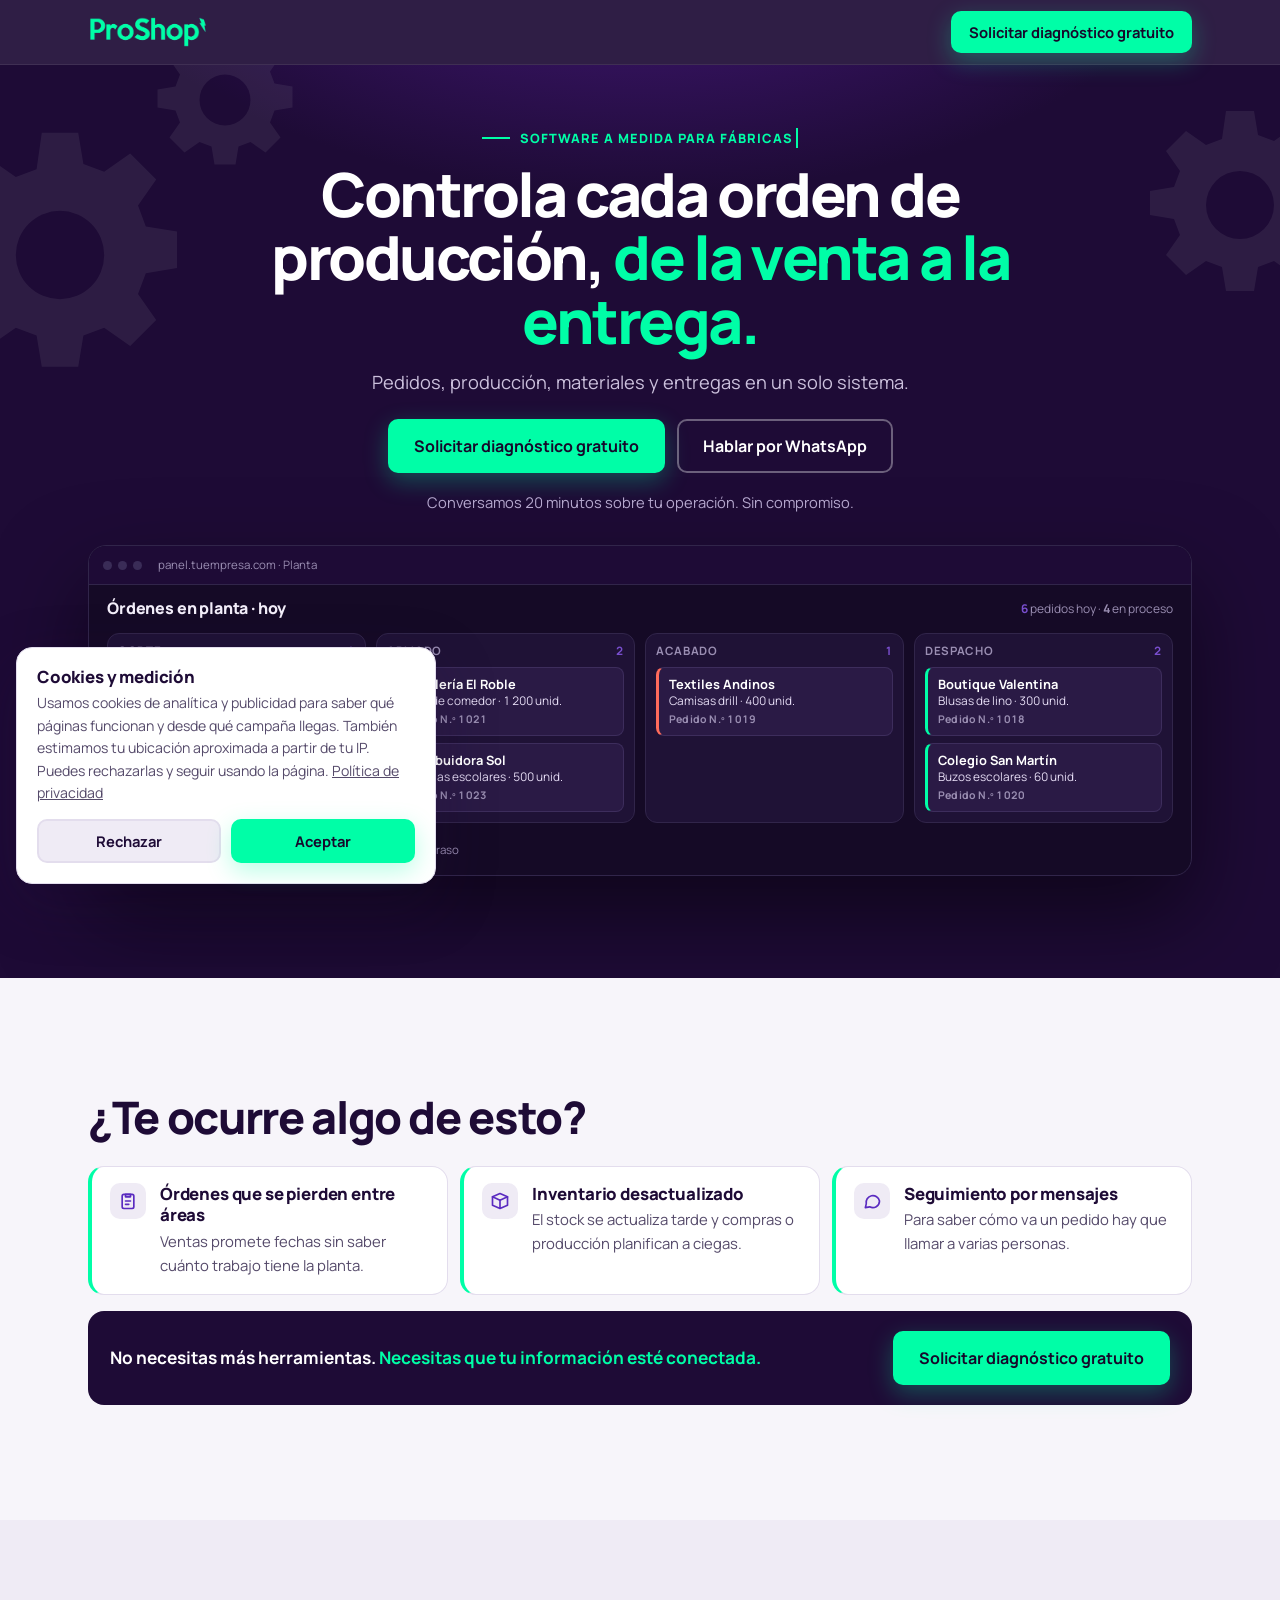
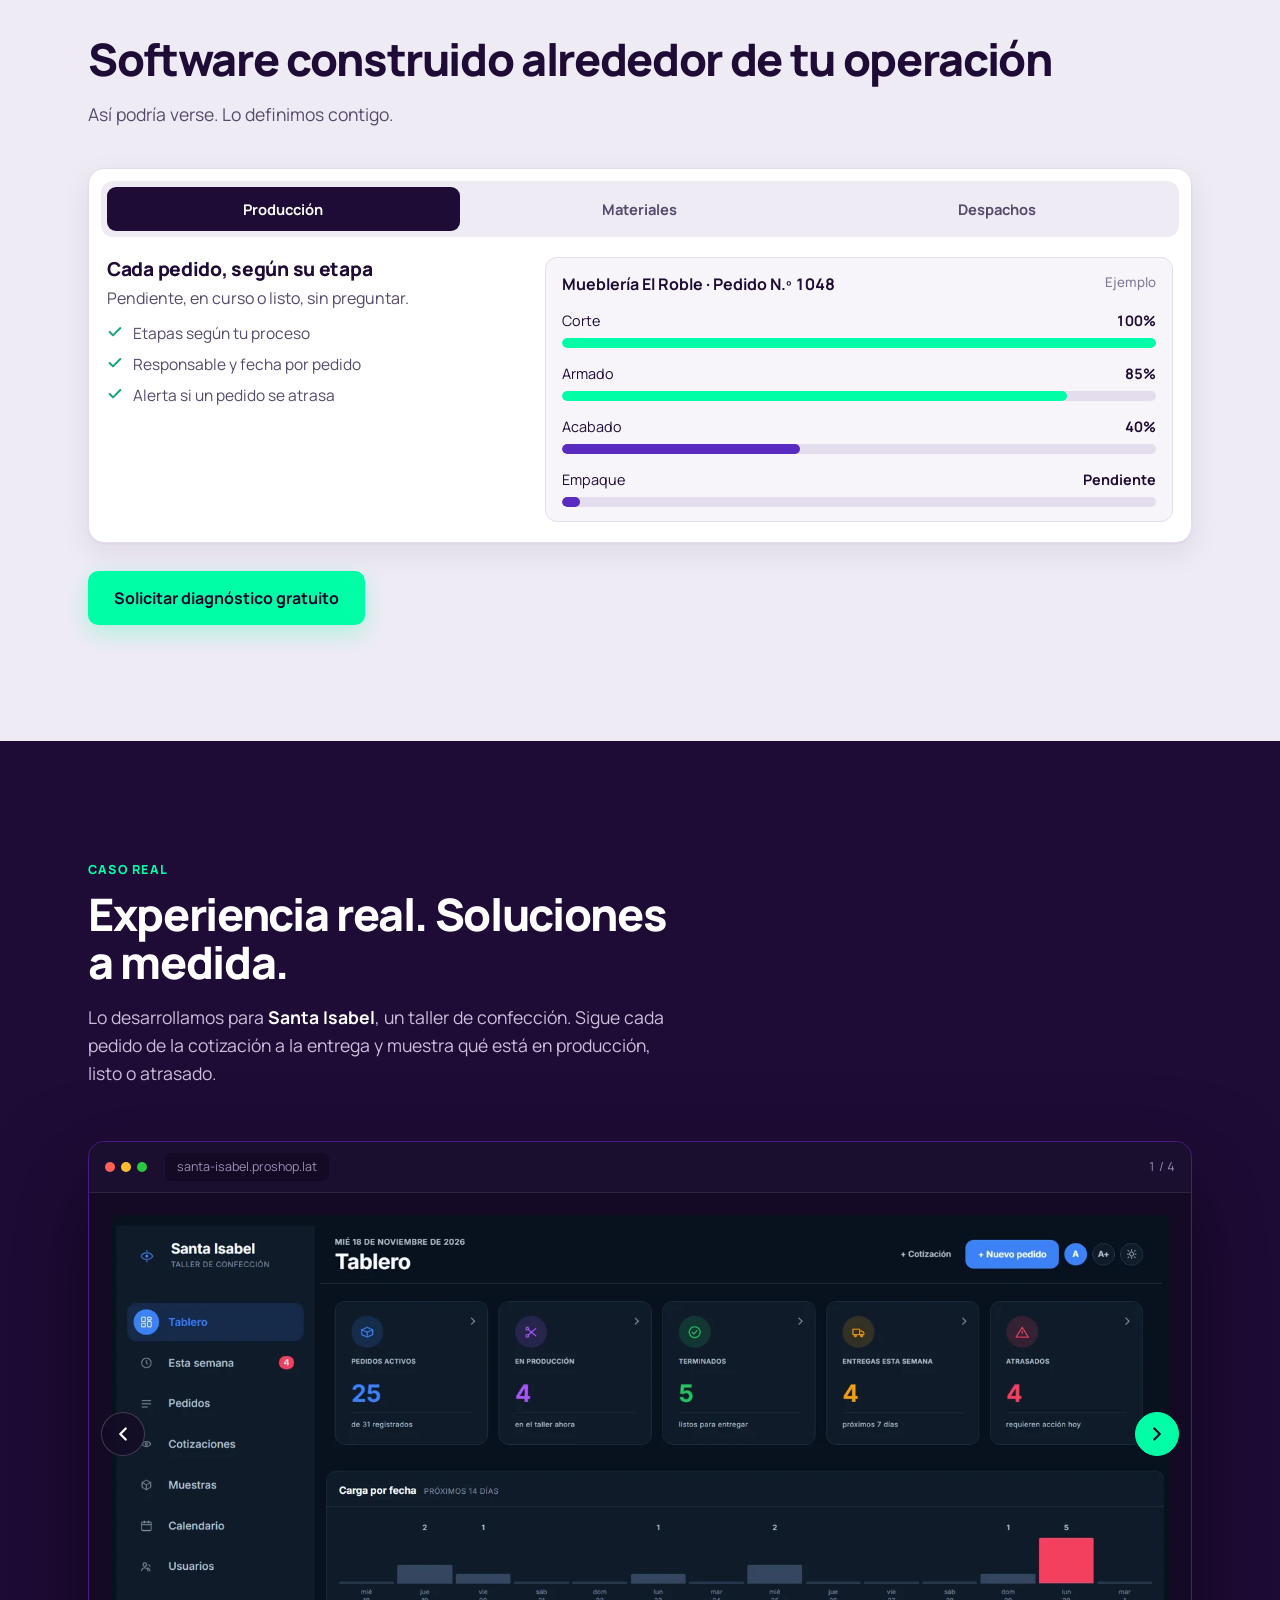
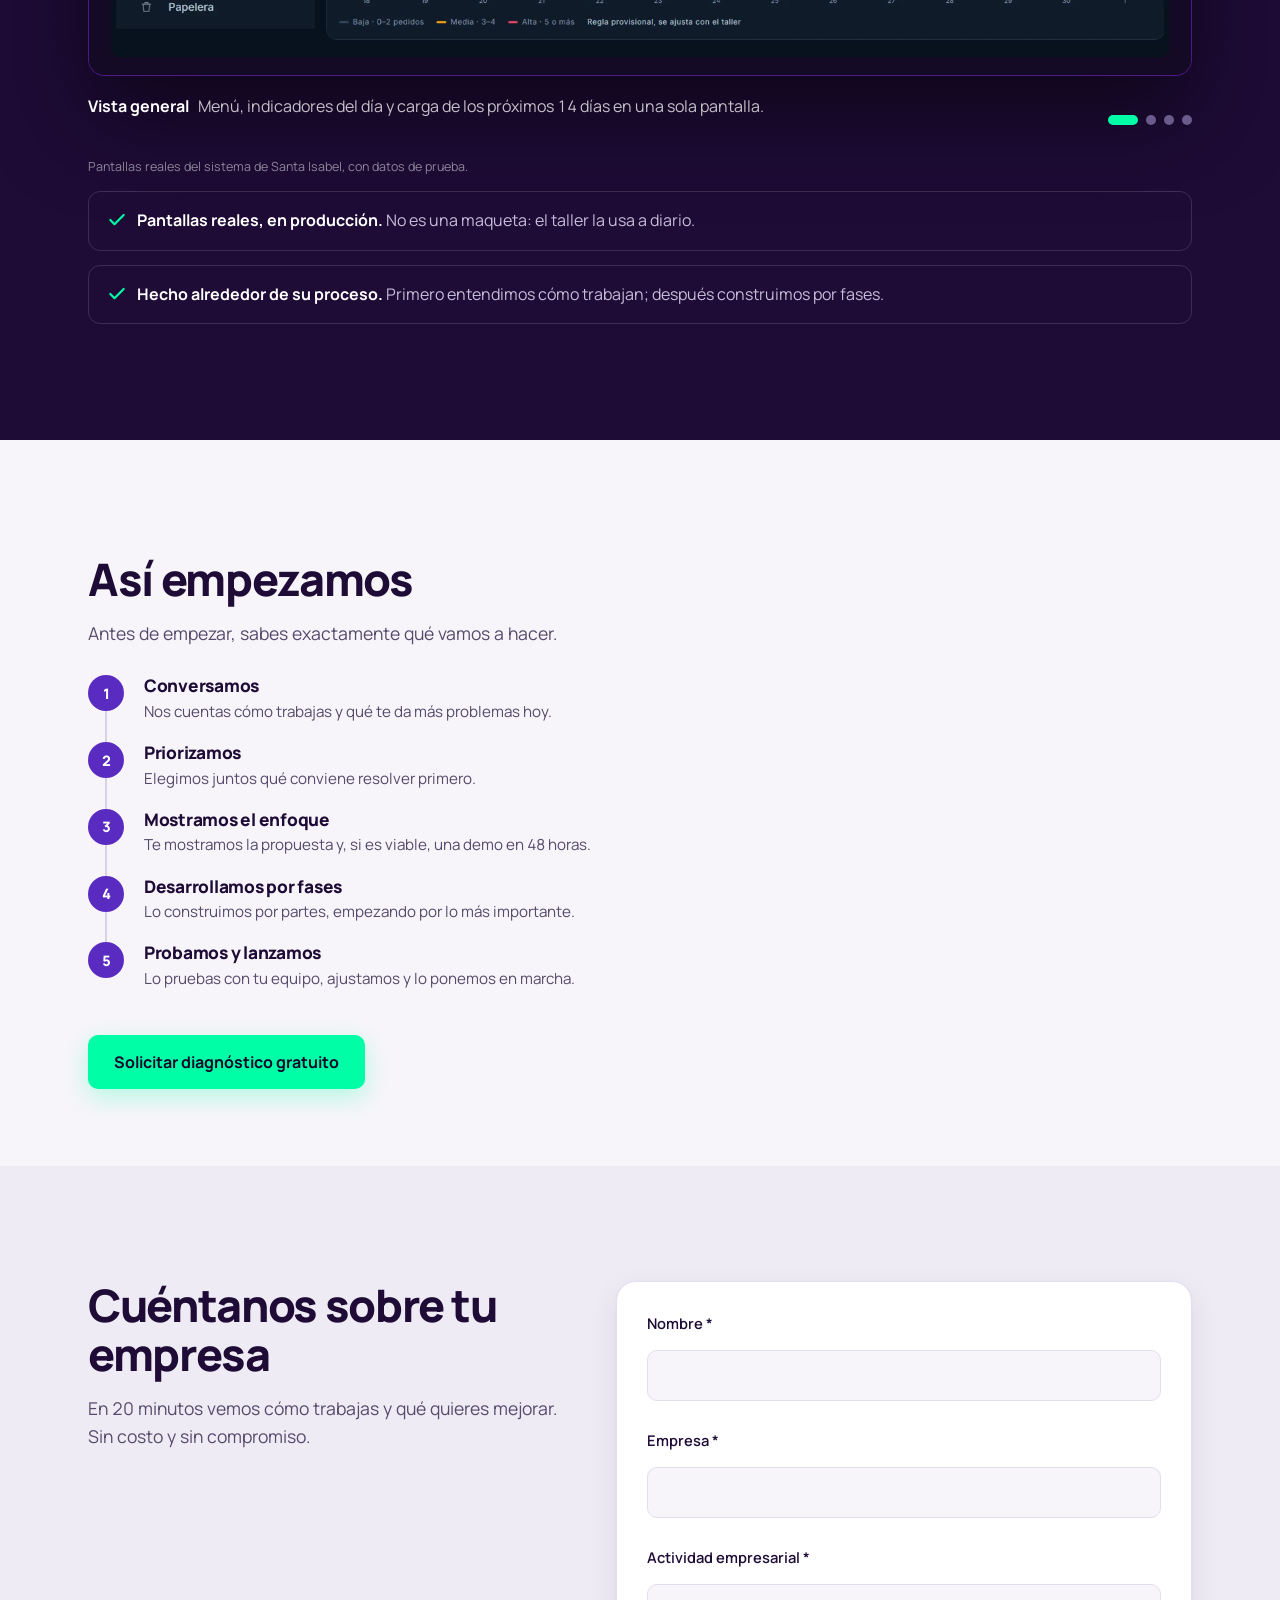
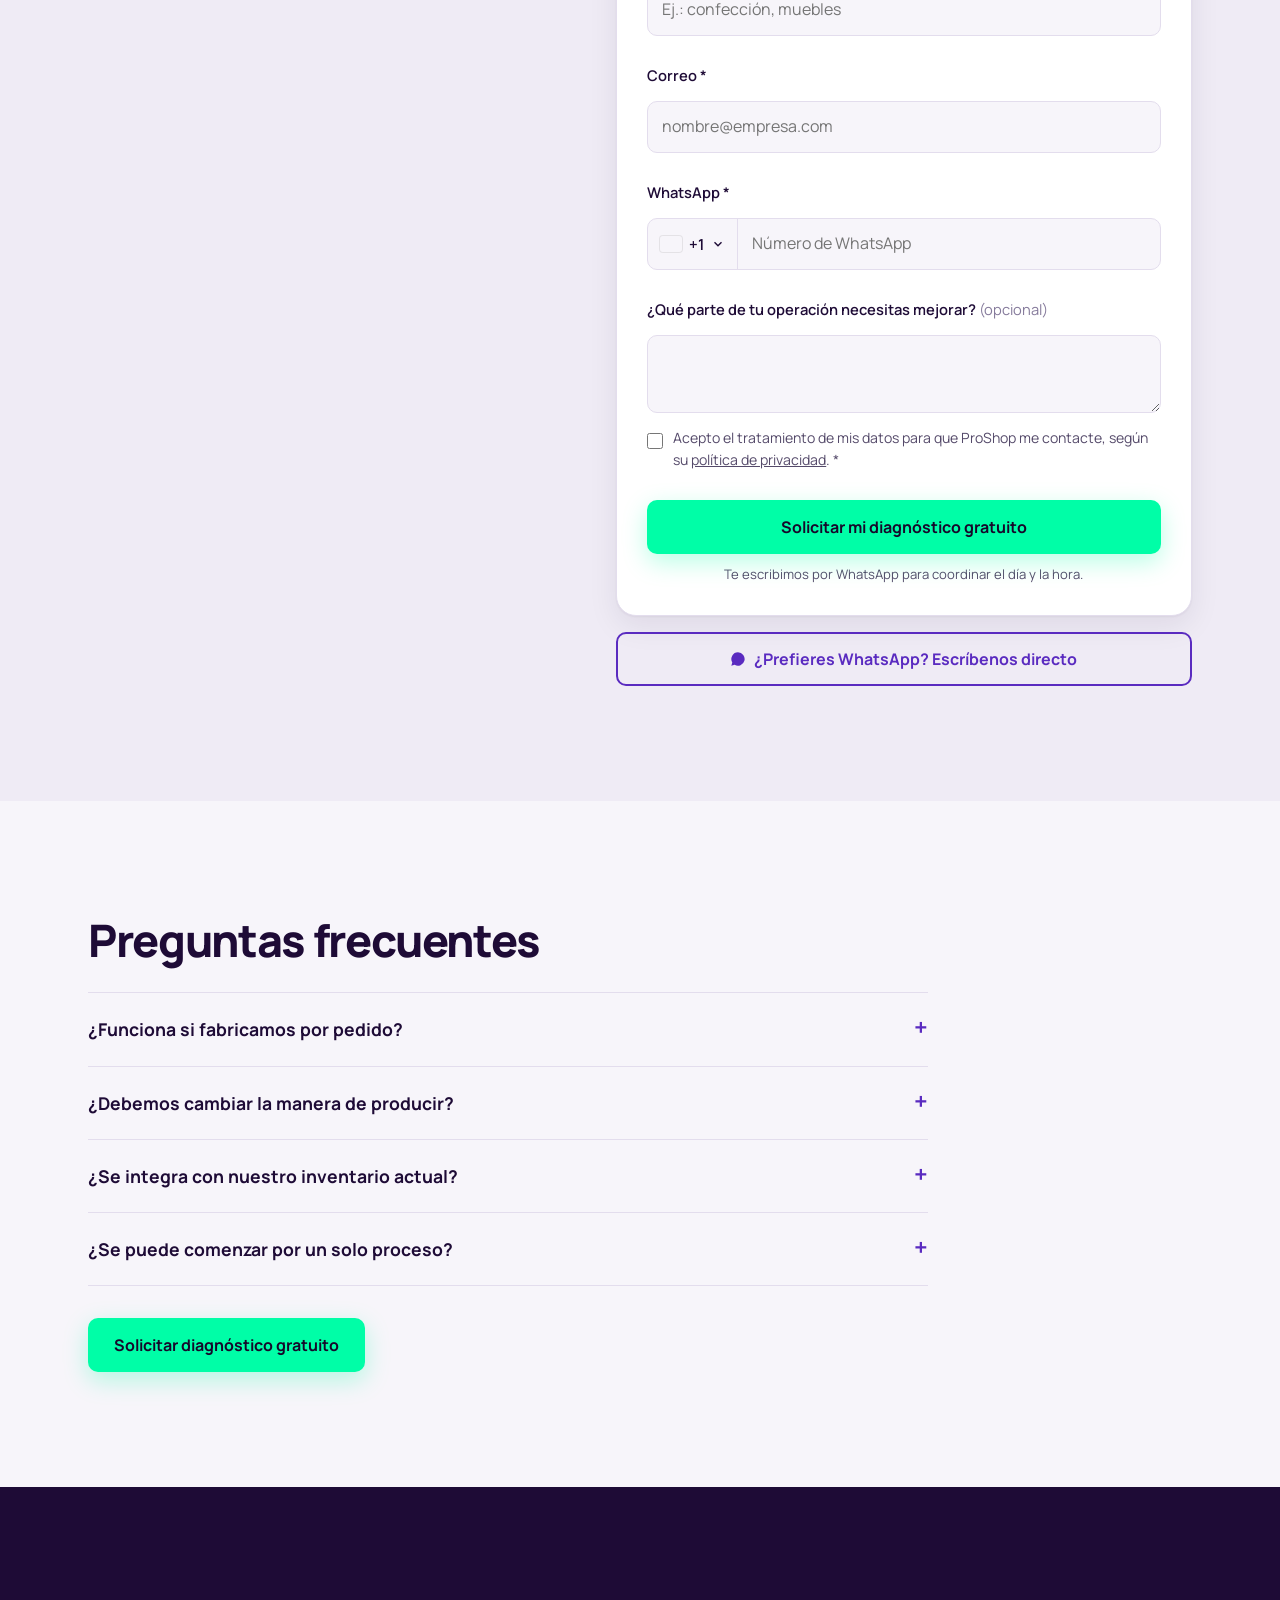
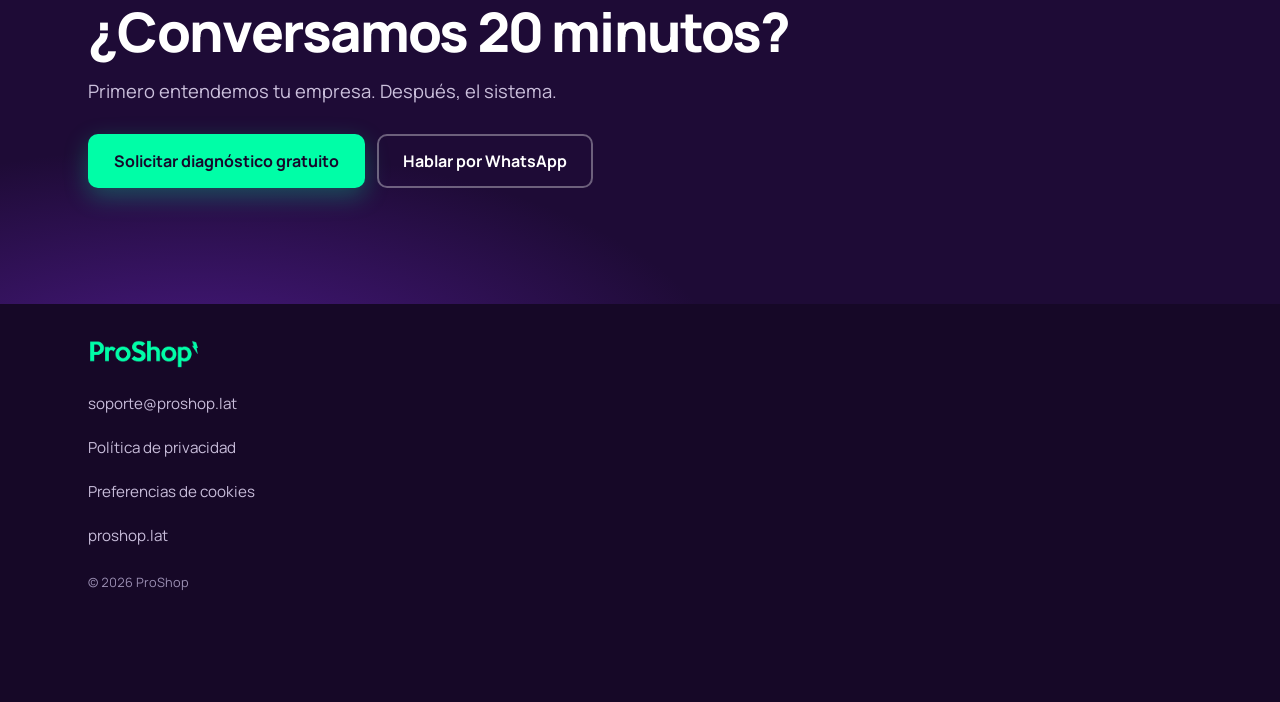
==== commit 1cff66b6: "Fábrica y transporte: ícono de ProShop en la pestaña del navegador Co-Authored-By: Claude Opus 5.5 <" ====
--- a/landing-fabrica/site/index.html
+++ b/landing-fabrica/site/index.html
@@ -13,6 +13,7 @@
 <meta property="og:type" content="website">
 <meta property="og:url" content="https://landing-fabricas.proshop.lat/">
 <meta property="og:locale" content="es_PE">
+<link rel="icon" type="image/svg+xml" href="img/favicon.svg">
 <link rel="preconnect" href="https://fonts.googleapis.com">
 <link rel="preconnect" href="https://fonts.gstatic.com" crossorigin>
 <link href="https://fonts.googleapis.com/css2?family=Manrope:wght@400;500;600;700;800&display=swap" rel="stylesheet">
@@ -895,7 +896,7 @@
         </div><span class="err" id="e-whatsapp" data-for="whatsapp"></span>
         <label for="f-nec">¿Qué parte de tu operación necesitas mejorar? <span class="opt">(opcional)</span></label>
         <textarea id="f-nec" name="necesidad"></textarea>
-        <label class="check" for="f-consent"><input id="f-consent" type="checkbox" name="consent" required aria-describedby="e-consent"><span>Acepto el tratamiento de mis datos para que ProShop me contacte, según su <a href="https://proshop.lat/privacidad" target="_blank" rel="noopener">política de privacidad</a>. *</span></label>
+        <label class="check" for="f-consent"><input id="f-consent" type="checkbox" name="consent" required aria-describedby="e-consent"><span>Acepto el tratamiento de mis datos para que ProShop me contacte, según su <a href="/privacidad" target="_blank" rel="noopener">política de privacidad</a>. *</span></label>
         <span class="err" id="e-consent" data-for="consent"></span>
         <button class="btn btn-primary" type="submit" id="submit">Solicitar mi diagnóstico gratuito</button>
         <p class="next-step">Te escribimos por WhatsApp para coordinar el día y la hora.</p>
@@ -946,7 +947,7 @@
     <a class="ft-logo" href="https://proshop.lat/" aria-label="ProShop"><img src="img/logo-proshop.png" alt="ProShop" width="120" height="30" loading="lazy"></a>
     <ul class="ft-links">
       <li><a href="mailto:soporte@proshop.lat">soporte@proshop.lat</a></li>
-      <li><a href="https://proshop.lat/privacidad">Política de privacidad</a></li>
+      <li><a href="/privacidad">Política de privacidad</a></li>
       <li><button type="button" class="linkish" id="ck-open">Preferencias de cookies</button></li>
       <li><a href="https://proshop.lat/">proshop.lat</a></li>
     </ul>
@@ -956,7 +957,7 @@
 
 <div class="cookie" id="cookie" role="dialog" aria-labelledby="ck-t" aria-describedby="ck-d">
   <h2 id="ck-t">Cookies y medición</h2>
-  <p id="ck-d">Usamos cookies de analítica y publicidad para saber qué páginas funcionan y desde qué campaña llegas. También estimamos tu ubicación aproximada a partir de tu IP. Puedes rechazarlas y seguir usando la página. <a href="https://proshop.lat/privacidad" target="_blank" rel="noopener">Política de privacidad</a></p>
+  <p id="ck-d">Usamos cookies de analítica y publicidad para saber qué páginas funcionan y desde qué campaña llegas. También estimamos tu ubicación aproximada a partir de tu IP. Puedes rechazarlas y seguir usando la página. <a href="/privacidad" target="_blank" rel="noopener">Política de privacidad</a></p>
   <div class="row"><button type="button" class="btn btn-no" id="ck-no">Rechazar</button><button type="button" class="btn btn-primary" id="ck-yes">Aceptar</button></div>
 </div>
 
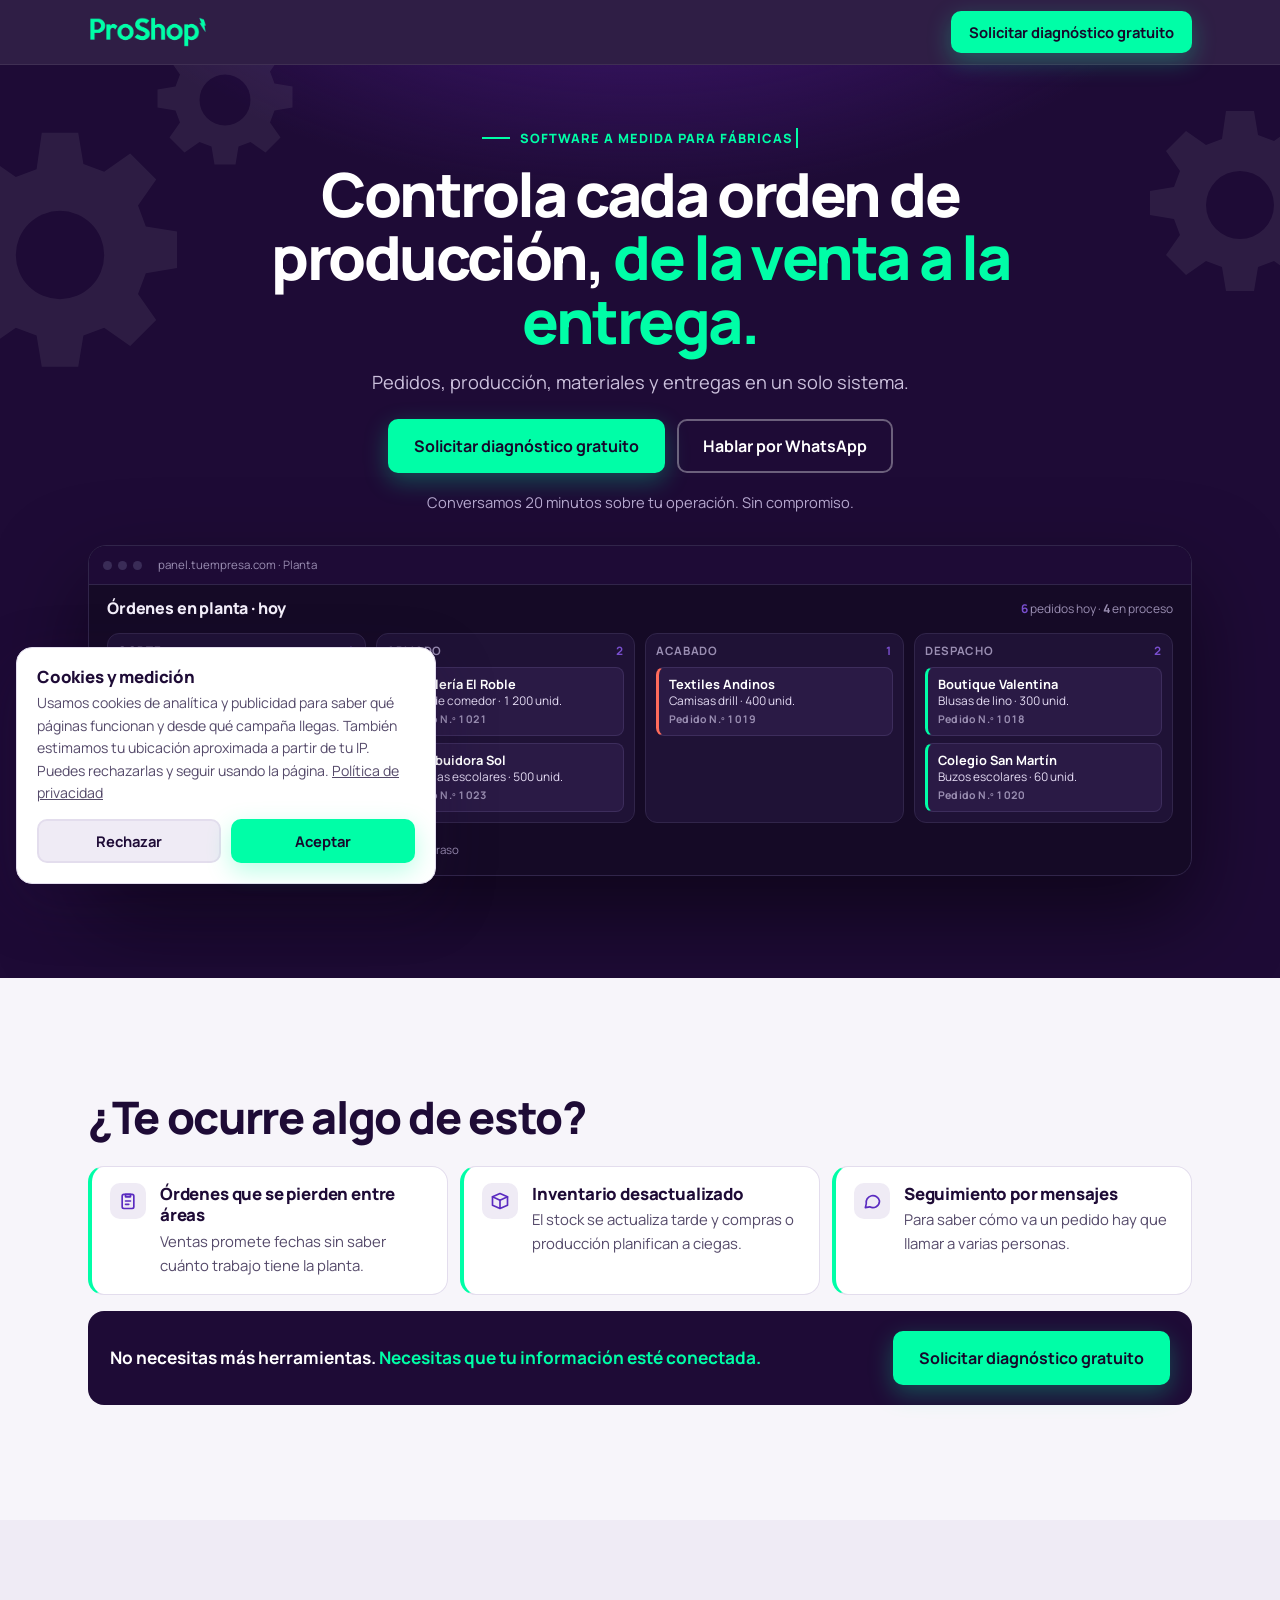
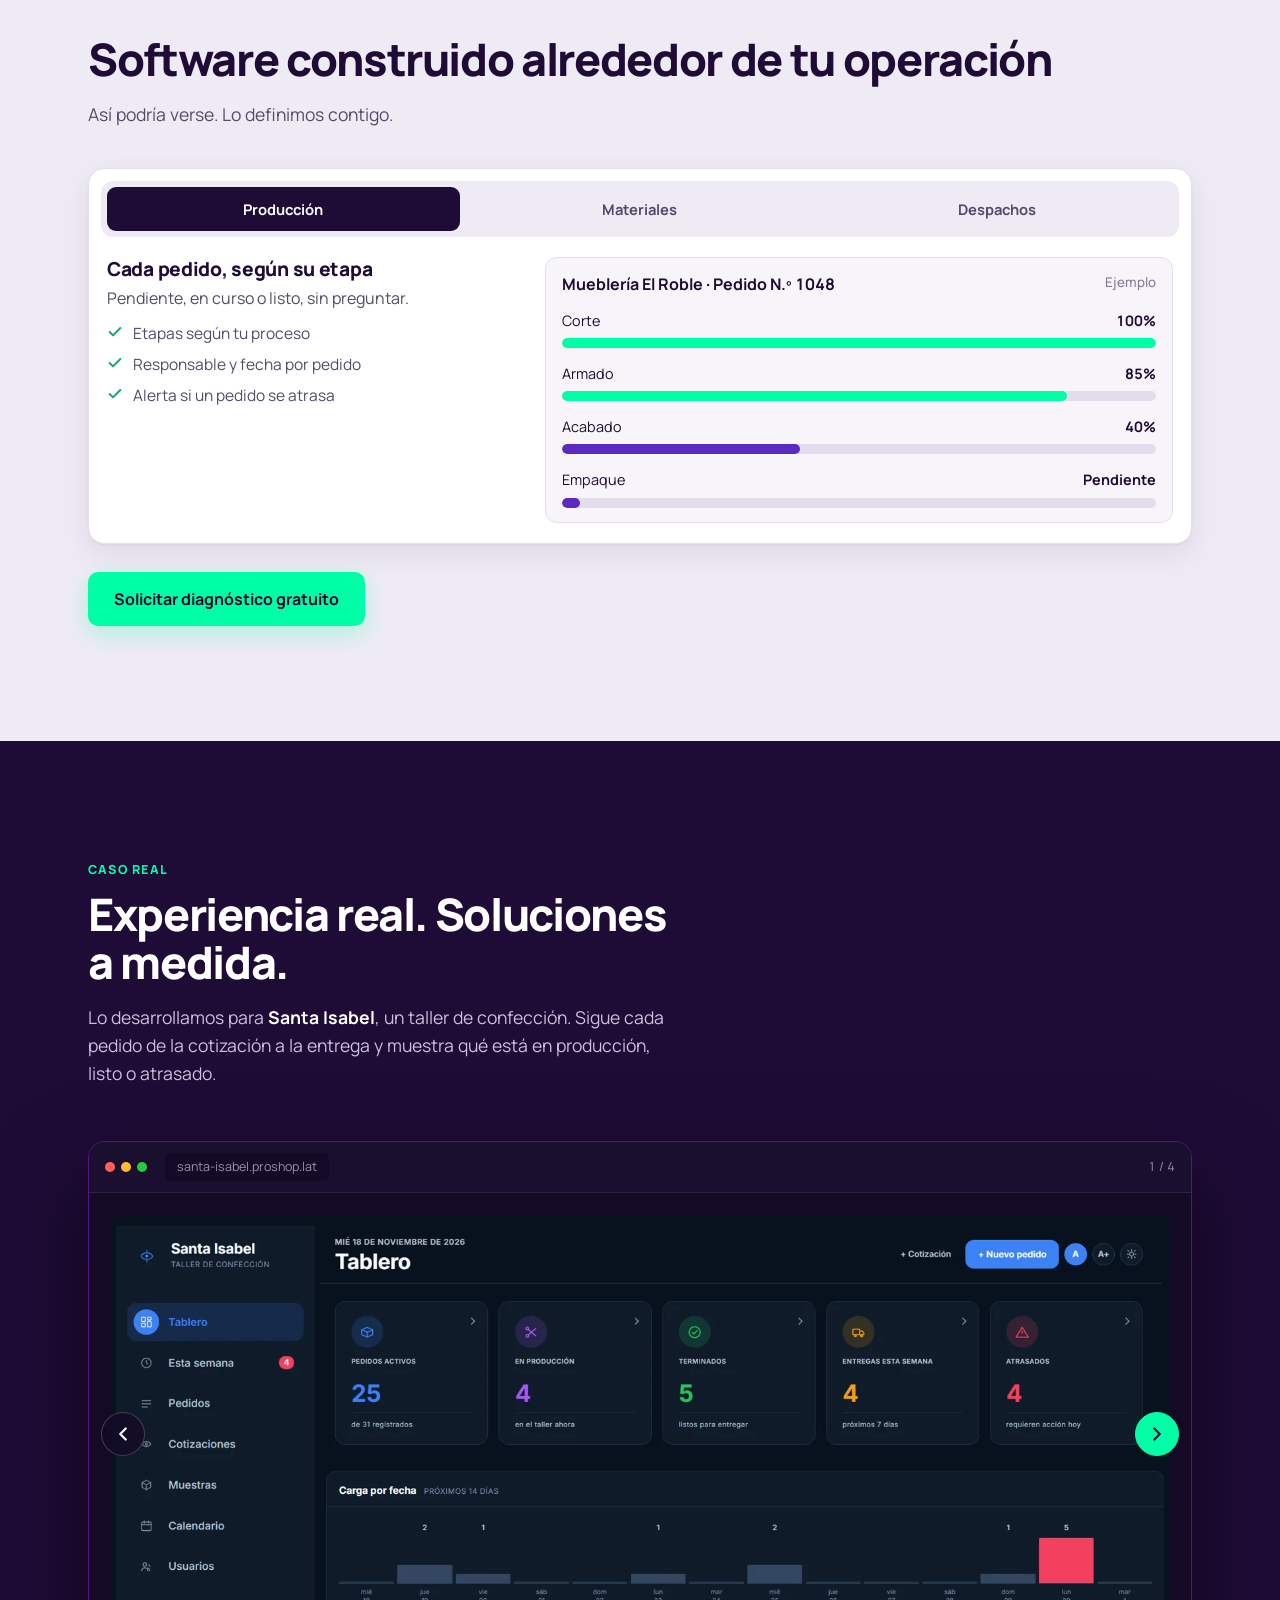
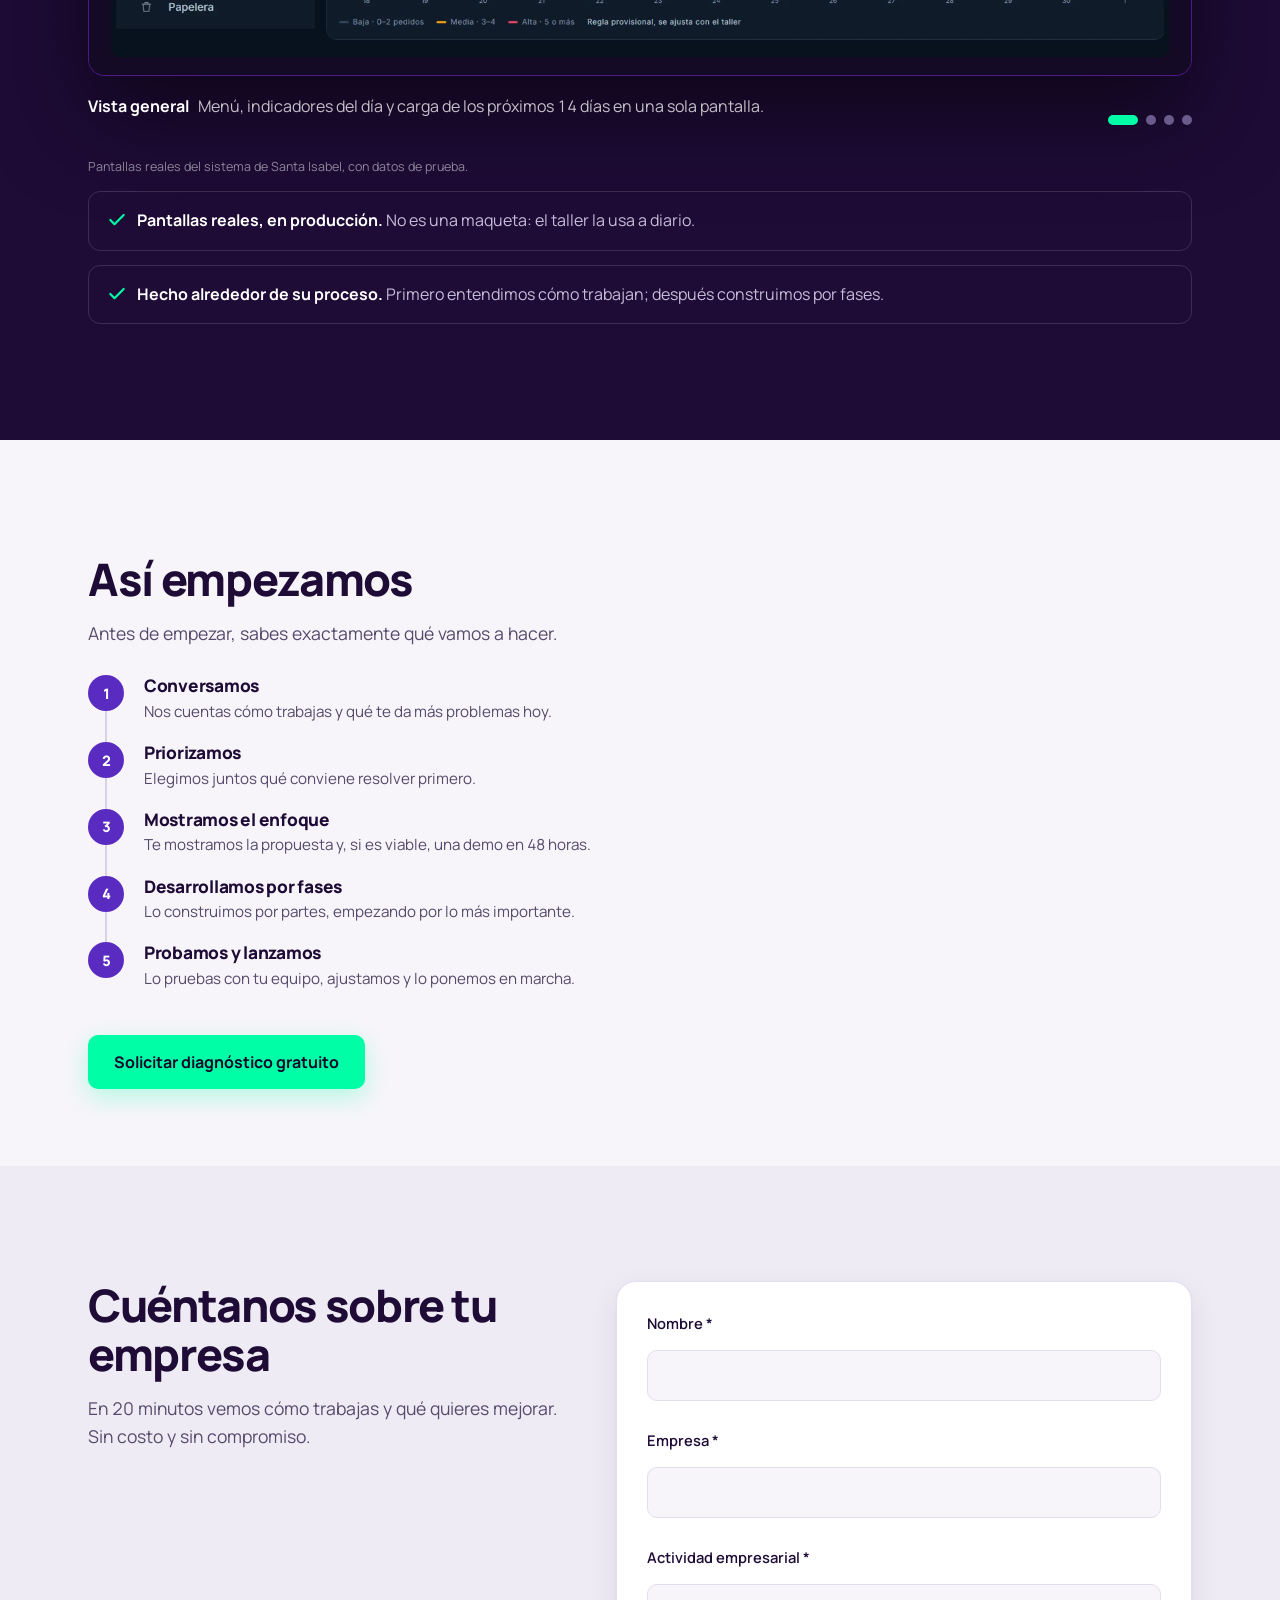
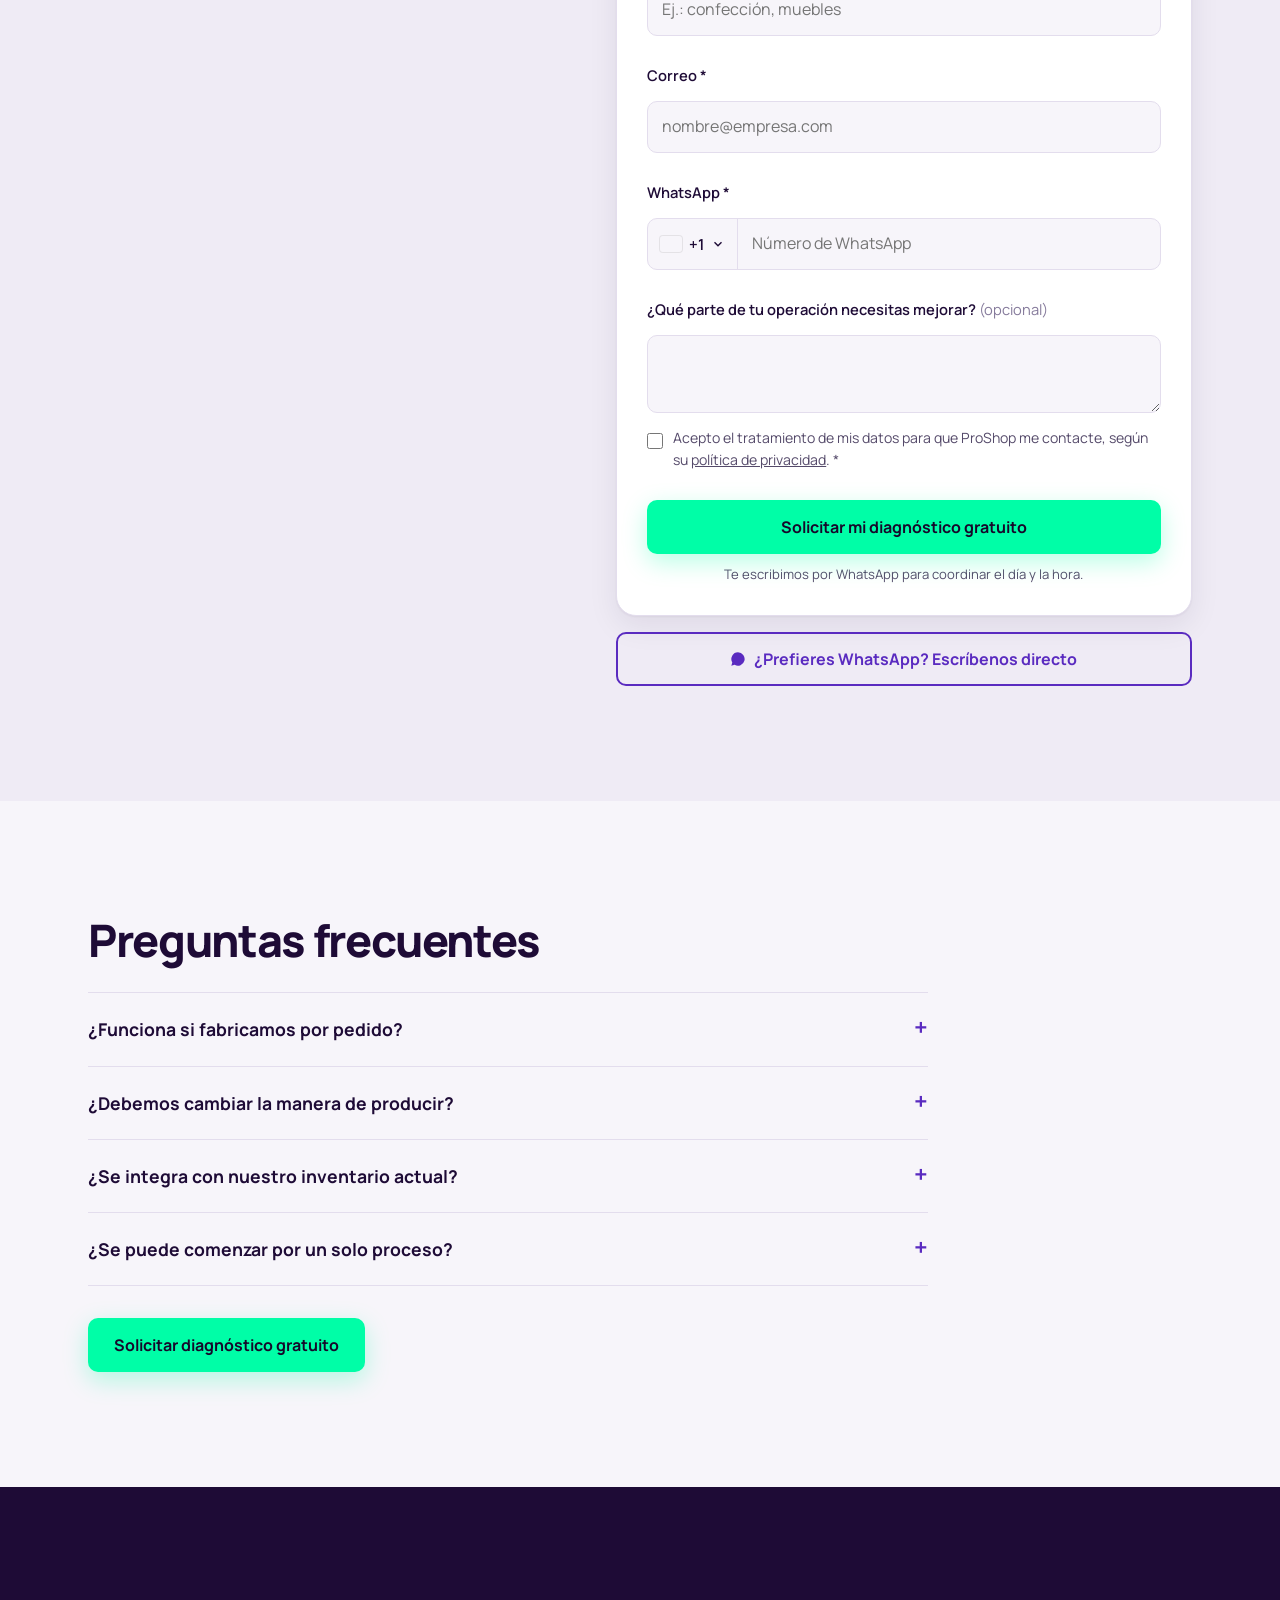
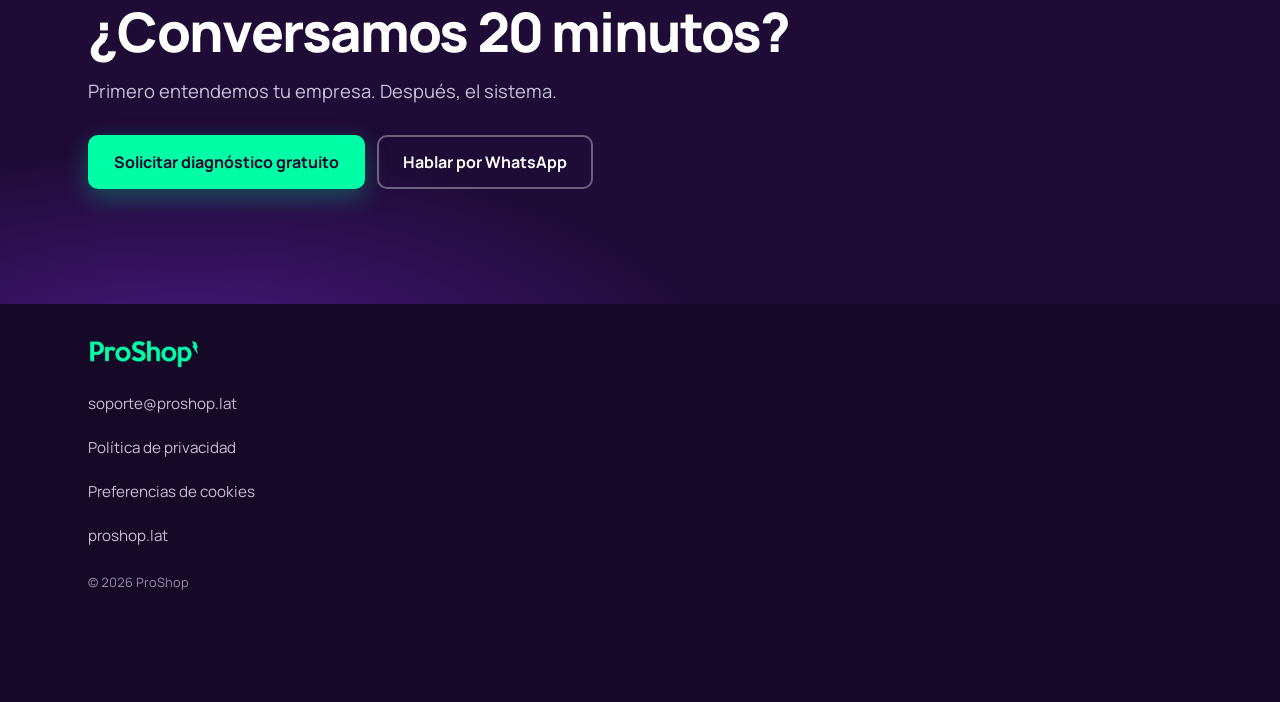
==== commit 440bfe99: "Fábrica: el tablero del hero ya no cambia de alto (arregla el salto de la página en celular reportad" ====
--- a/landing-fabrica/site/index.html
+++ b/landing-fabrica/site/index.html
@@ -329,7 +329,7 @@
 .plant-head small b{color:var(--hi)}
 .plant-head small b+b{color:inherit}
 .lanes{display:grid;grid-template-columns:repeat(4,minmax(0,1fr));gap:10px;padding:14px 18px 18px}
-.lane{background:#1f1236;border:1px solid #31254a;border-radius:12px;padding:10px;min-height:150px;display:flex;flex-direction:column;gap:8px}
+.lane{background:#1f1236;border:1px solid #31254a;border-radius:12px;padding:10px;min-height:150px;height:190px;overflow:hidden;display:flex;flex-direction:column;gap:8px}
 .lane h3{font-size:.72rem;font-weight:700;letter-spacing:.06em;text-transform:uppercase;color:#9a8eb2;display:flex;justify-content:space-between}
 .lane h3 span{color:var(--hi)}
 .op{background:#2a1a45;border:1px solid #3d2d5c;border-left:3px solid var(--hi);border-radius:8px;padding:8px 10px;color:#e6ddf5;font-size:.74rem;line-height:1.35;animation:opin .5s var(--ease) both}
@@ -369,11 +369,17 @@
 }
 @media (max-width:640px){
   .lanes{grid-template-columns:1fr 1fr;gap:8px;padding:12px}
-  .lane{min-height:150px}
+  .lane{min-height:0;height:262px}
   .tabs button{padding:10px 22px;font-size:.85rem}
   .timeline{grid-template-columns:1fr;padding-top:0;padding-left:64px}
   .timeline::before{display:none}
   .tstep .n{left:-64px;top:-4px}
+}
+@media (max-width:380px){
+  .lane{height:300px}
+}
+@media (max-width:340px){
+  .lane{height:340px}
 }
 @media (prefers-reduced-motion:reduce){.timeline::before{animation:none}}
 
@@ -1139,13 +1145,18 @@
 renderPlant();
 if (!REDUCED) setInterval(() => {
   // avanza una orden en curso; la que sale de despacho vuelve como orden nueva
-  const movibles = OPS.filter(o => o.st < 3 && OPS.filter(x => x.st === o.st).length > 1);
-  if (!movibles.length) return;
-  const o = movibles[Math.floor(Math.random() * movibles.length)];
-  o.st++;
-  const salida = OPS.find(x => x.st === 3 && x !== o && OPS.filter(y => y.st === 3).length > 2);
-  if (salida) { const [c, p, q] = NUEVOS[nextC++ % NUEVOS.length]; Object.assign(salida, {st: 0, late: false, c, p, q, n: nextN++}); }
-  if (o.st === 3) o.late = false;
+  // máximo 2 tarjetas por columna y ninguna vacía: el tablero nunca cambia de alto (evita saltos al hacer scroll en celular)
+  const cuenta = k => OPS.filter(x => x.st === k).length;
+  if (cuenta(3) >= 2 && cuenta(0) < 2) {
+    const salida = OPS.find(x => x.st === 3);
+    const [c, p, q] = NUEVOS[nextC++ % NUEVOS.length]; Object.assign(salida, {st: 0, late: false, c, p, q, n: nextN++});
+  }
+  const movibles = OPS.filter(o => o.st < 3 && cuenta(o.st) > 1 && cuenta(o.st + 1) < 2);
+  if (movibles.length) {
+    const o = movibles[Math.floor(Math.random() * movibles.length)];
+    o.st++;
+    if (o.st === 3) o.late = false;
+  }
   renderPlant();
 }, 2200);
 
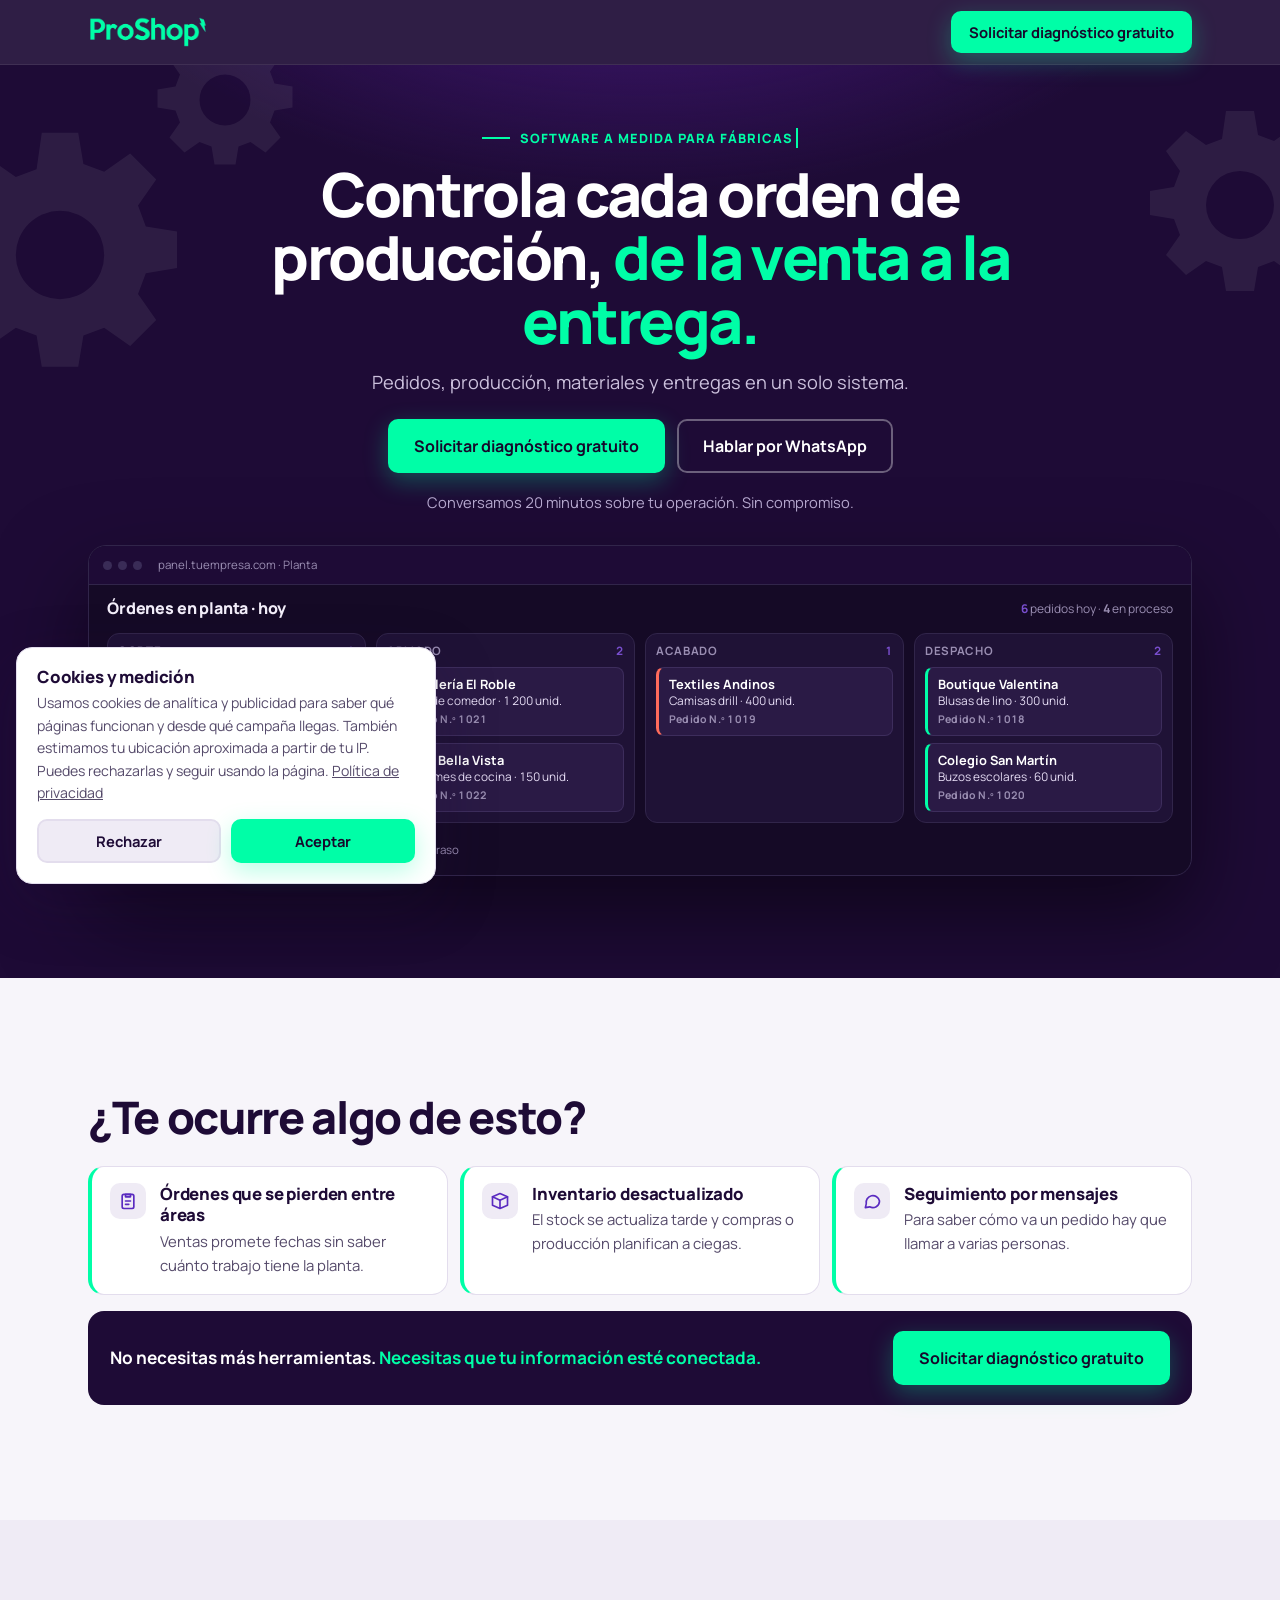
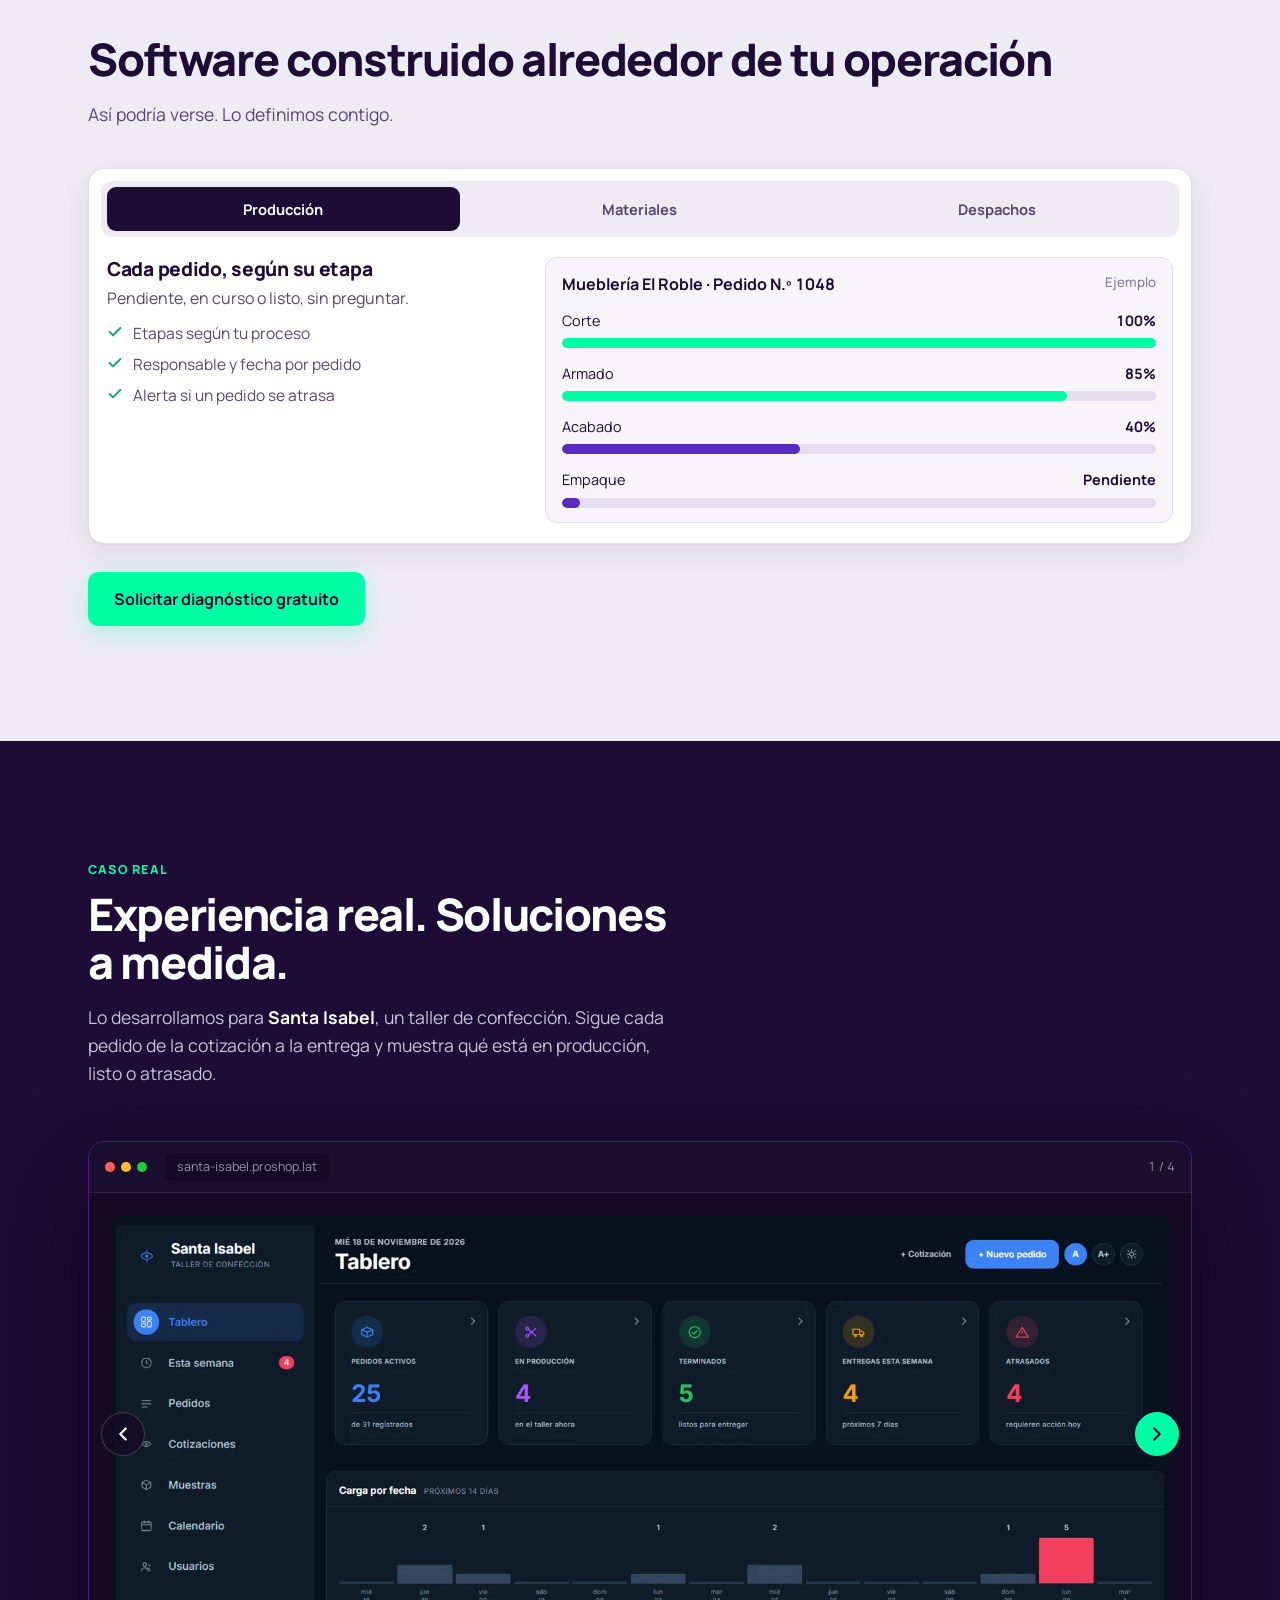
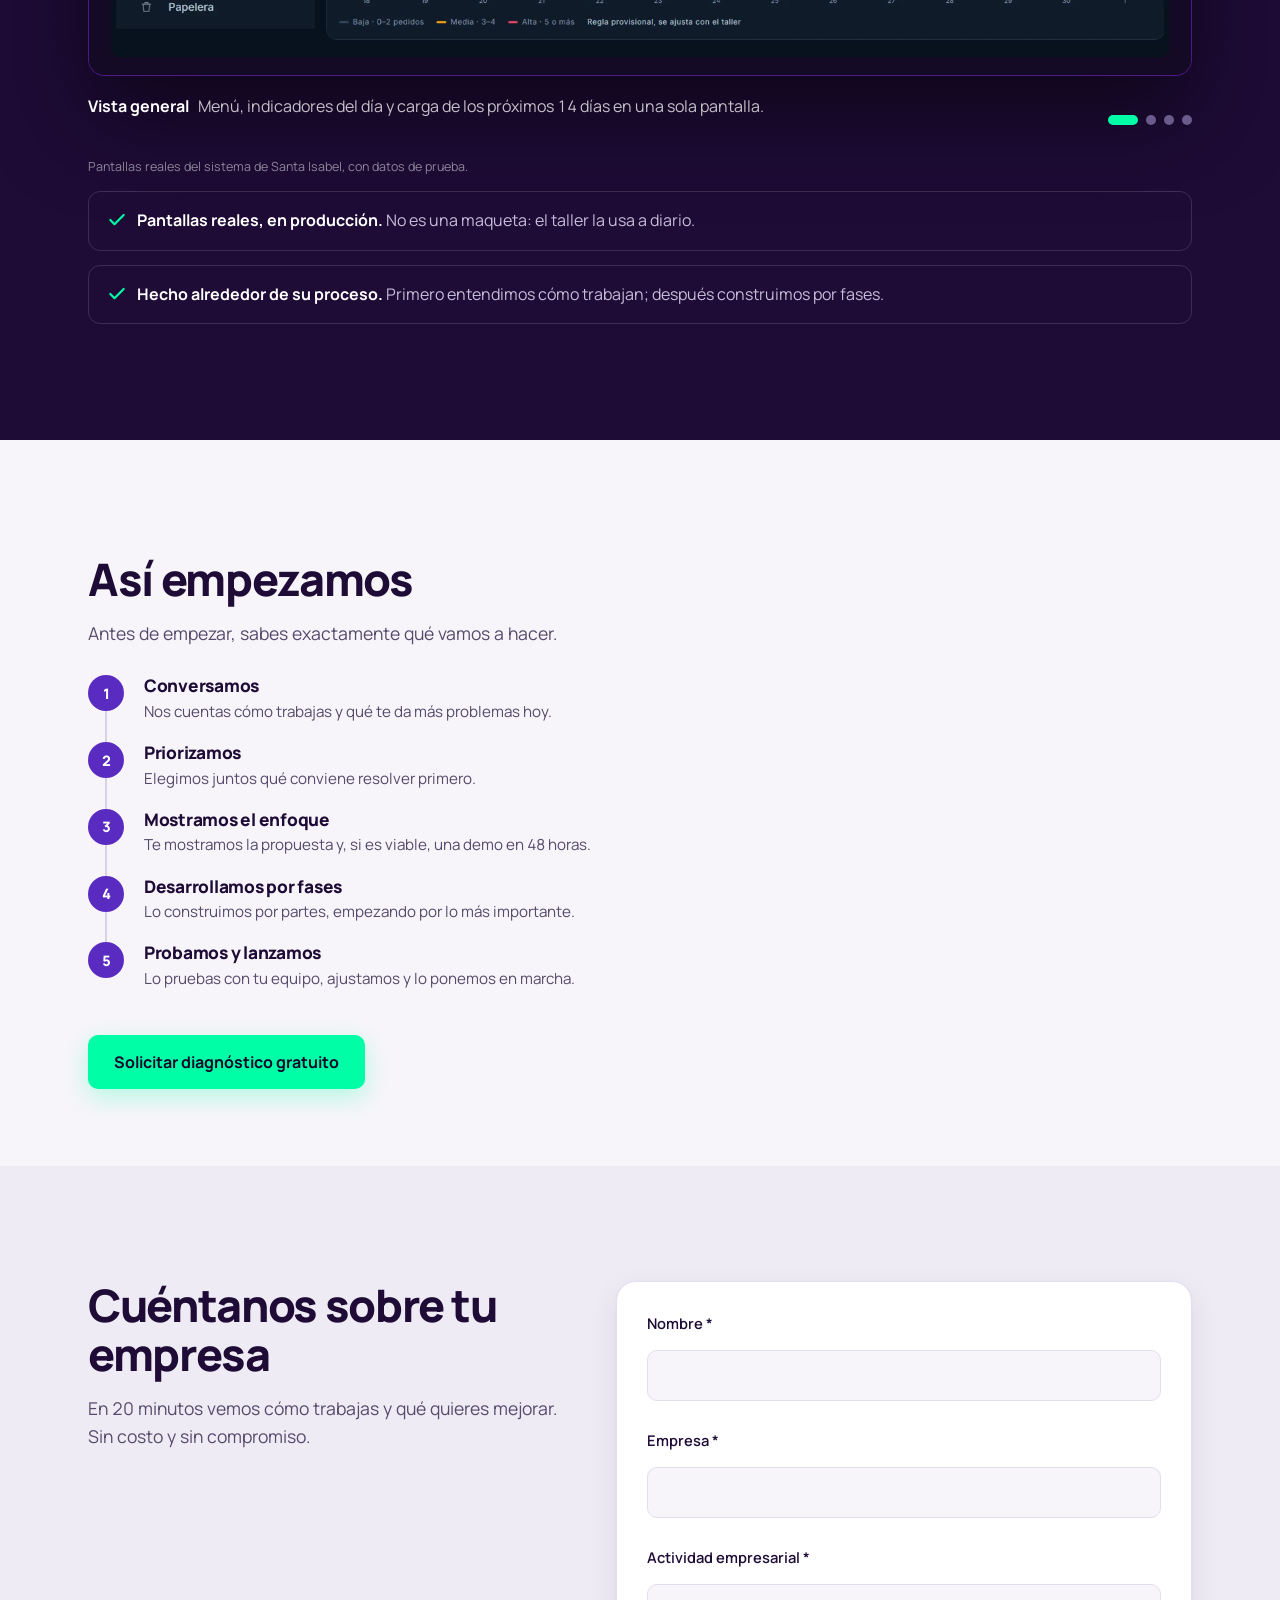
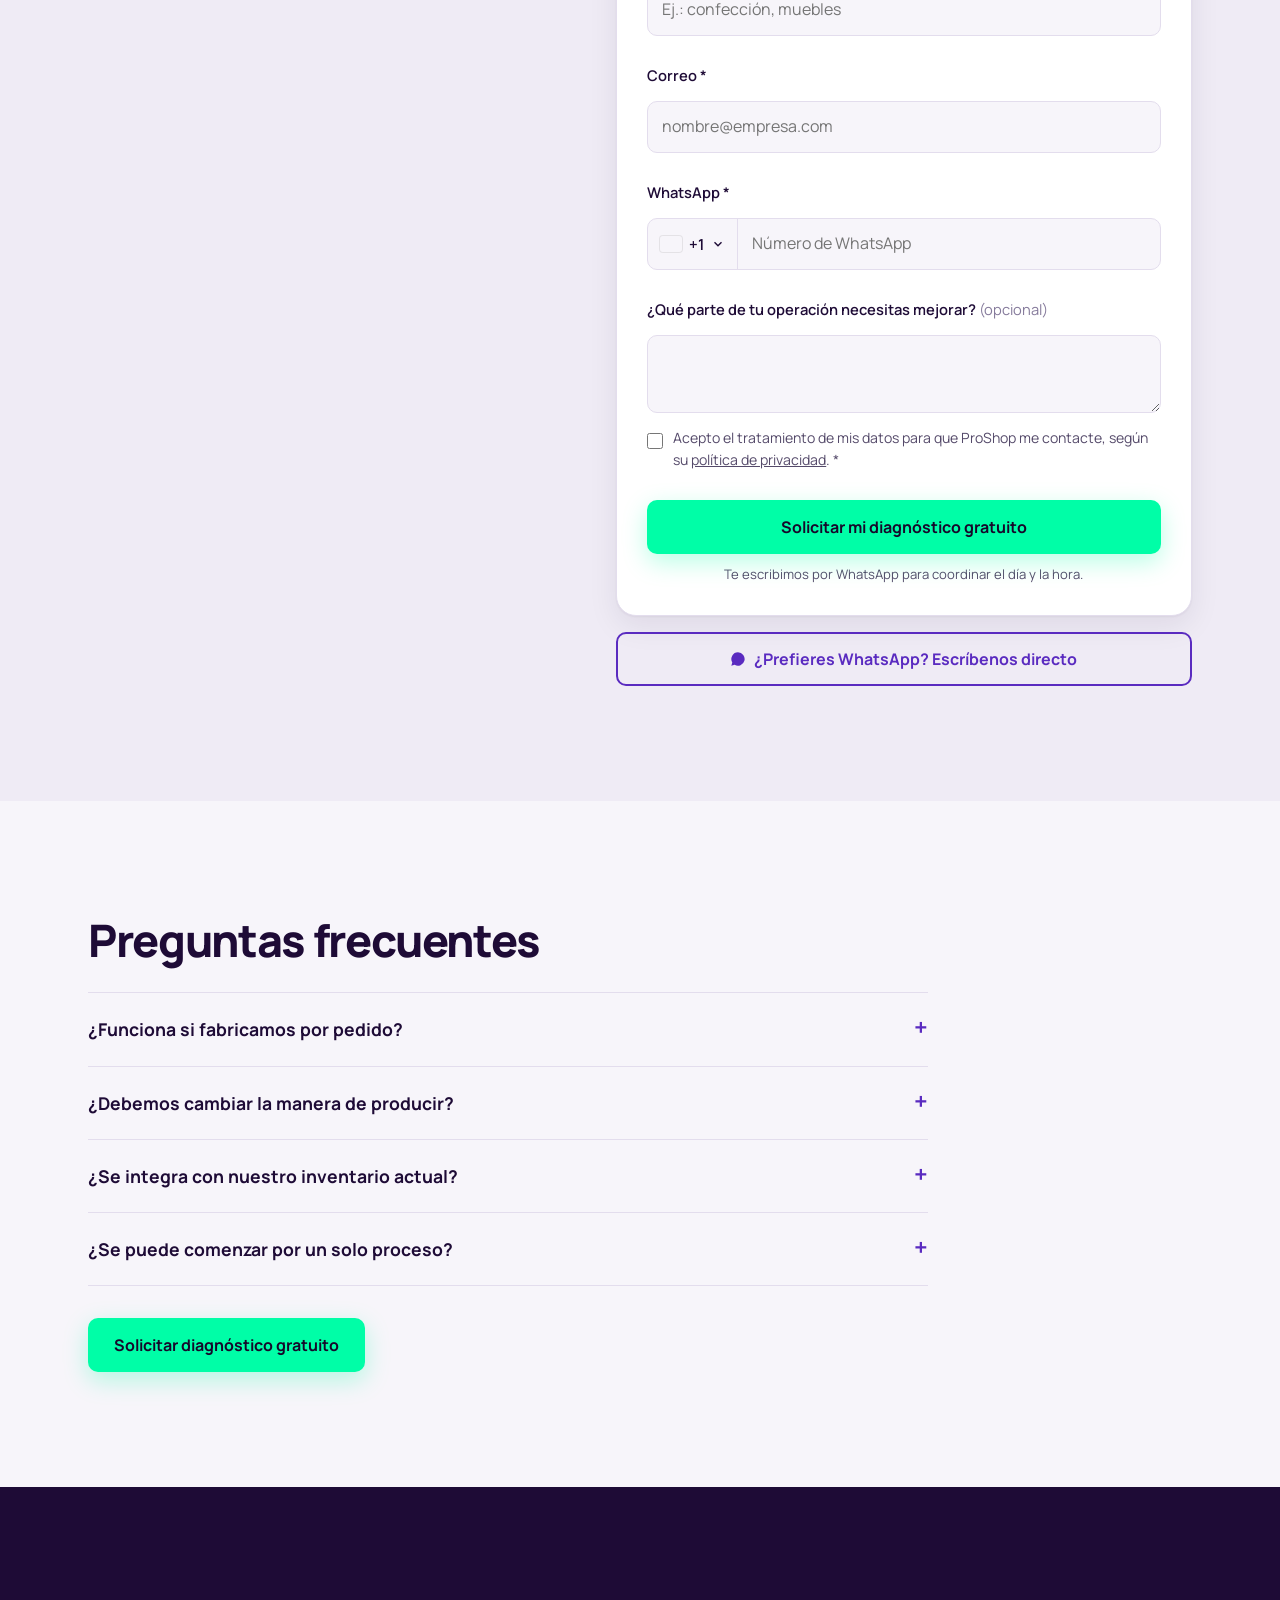
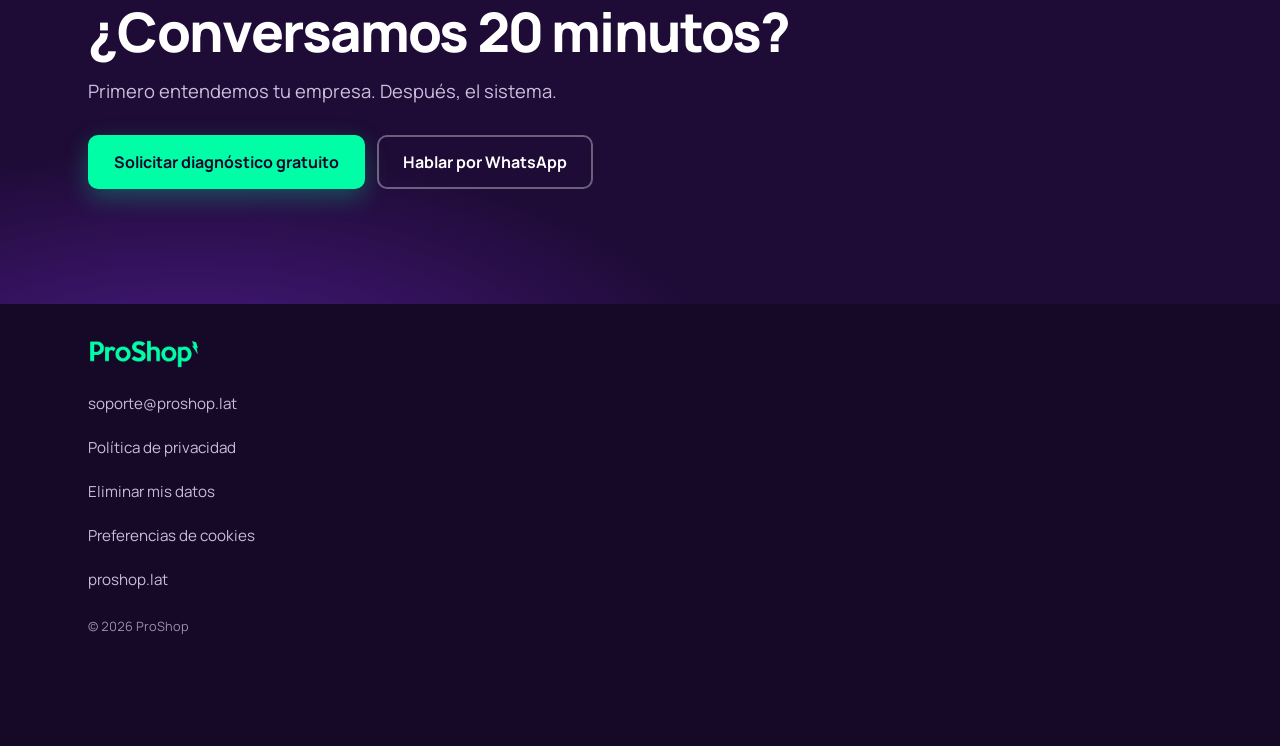
==== commit b80ca454: "Página de eliminación de datos (/eliminar-datos) en las 4 landings, enlazada desde el pie y la polít" ====
--- a/landing-fabrica/site/index.html
+++ b/landing-fabrica/site/index.html
@@ -1,6 +1,17 @@
 <!doctype html>
 <html lang="es-PE">
 <head>
+<!-- Google Tag Manager (GTM-PMRBWJ8D) con Consent Mode v2: primero el consentimiento, luego el contenedor -->
+<script>
+  window.dataLayer = window.dataLayer || [];
+  function gtag(){dataLayer.push(arguments);}
+  gtag('consent', 'default', {ad_storage:'denied', analytics_storage:'denied', ad_user_data:'denied', ad_personalization:'denied', wait_for_update:500});
+  try { if (localStorage.getItem('cookie_consent') === 'granted') gtag('consent', 'update', {ad_storage:'granted', analytics_storage:'granted', ad_user_data:'granted', ad_personalization:'granted'}); } catch (e) {}
+  gtag('js', new Date());
+  window.__gtmEnHead = true;
+  (function(w,d,s,l,i){w[l]=w[l]||[];w[l].push({'gtm.start':new Date().getTime(),event:'gtm.js'});var f=d.getElementsByTagName(s)[0],j=d.createElement(s),dl=l!='dataLayer'?'&l='+l:'';j.async=true;j.src='https://www.googletagmanager.com/gtm.js?id='+i+dl;f.parentNode.insertBefore(j,f);})(window,document,'script','dataLayer','GTM-PMRBWJ8D');
+</script>
+<!-- Fin Google Tag Manager -->
 <meta charset="utf-8">
 <meta name="viewport" content="width=device-width, initial-scale=1">
 <title>Software a medida para fábricas y control de producción | ProShop Perú</title>
@@ -681,6 +692,8 @@
 </style>
 </head>
 <body>
+<!-- Google Tag Manager (noscript) -->
+<noscript><iframe src="https://www.googletagmanager.com/ns.html?id=GTM-PMRBWJ8D" height="0" width="0" style="display:none;visibility:hidden"></iframe></noscript>
 
 <div class="prog" aria-hidden="true"></div>
 <header class="top">
@@ -954,6 +967,7 @@
     <ul class="ft-links">
       <li><a href="mailto:soporte@proshop.lat">soporte@proshop.lat</a></li>
       <li><a href="/privacidad">Política de privacidad</a></li>
+      <li><a href="/eliminar-datos">Eliminar mis datos</a></li>
       <li><button type="button" class="linkish" id="ck-open">Preferencias de cookies</button></li>
       <li><a href="https://proshop.lat/">proshop.lat</a></li>
     </ul>
@@ -1025,7 +1039,7 @@
   waText: 'Hola, llego desde la landing de software para fábricas. Quiero un diagnóstico gratuito para mejorar el control de producción.',
   landing: 'software-fabricas',
   industry: 'fabricas',
-  gtmId: '',                        // PENDIENTE: ID del contenedor de GTM (GTM-XXXXXXX). Vacío = no se carga GTM
+  gtmId: 'GTM-PMRBWJ8D',            // contenedor de GTM (se carga en el <head>, con Consent Mode v2)
   geoEndpoint: 'https://ipwho.is/'  // ubicación aproximada por IP (solo tras aceptar cookies). Ideal: resolverla también en el servidor del CRM
 };
 const REDUCED = matchMedia('(prefers-reduced-motion: reduce)').matches;
@@ -1047,14 +1061,14 @@
 })();
 
 /* ===== Consentimiento (Google Consent Mode v2) ===== */
-window.gtag = function(){ dataLayer.push(arguments); };
-gtag('consent','default',{ad_storage:'denied',analytics_storage:'denied',ad_user_data:'denied',ad_personalization:'denied',wait_for_update:500});
+window.gtag = window.gtag || function(){ dataLayer.push(arguments); };
+if (!window.__gtmEnHead) gtag('consent','default',{ad_storage:'denied',analytics_storage:'denied',ad_user_data:'denied',ad_personalization:'denied',wait_for_update:500});
 const CK = 'cookie_consent';
 const getConsent = () => { try { return localStorage.getItem(CK); } catch(e){ return null; } };
 const setConsent = v => { try { localStorage.setItem(CK, v); } catch(e){} };
 let gtmLoaded = false, geo = null;
 function loadGTM(){
-  if (gtmLoaded || !CONFIG.gtmId) return; gtmLoaded = true;
+  if (gtmLoaded || !CONFIG.gtmId || window.__gtmEnHead) return; gtmLoaded = true;
   dataLayer.push({'gtm.start': Date.now(), event: 'gtm.js'});
   const s = document.createElement('script'); s.async = true;
   s.src = 'https://www.googletagmanager.com/gtm.js?id=' + encodeURIComponent(CONFIG.gtmId);
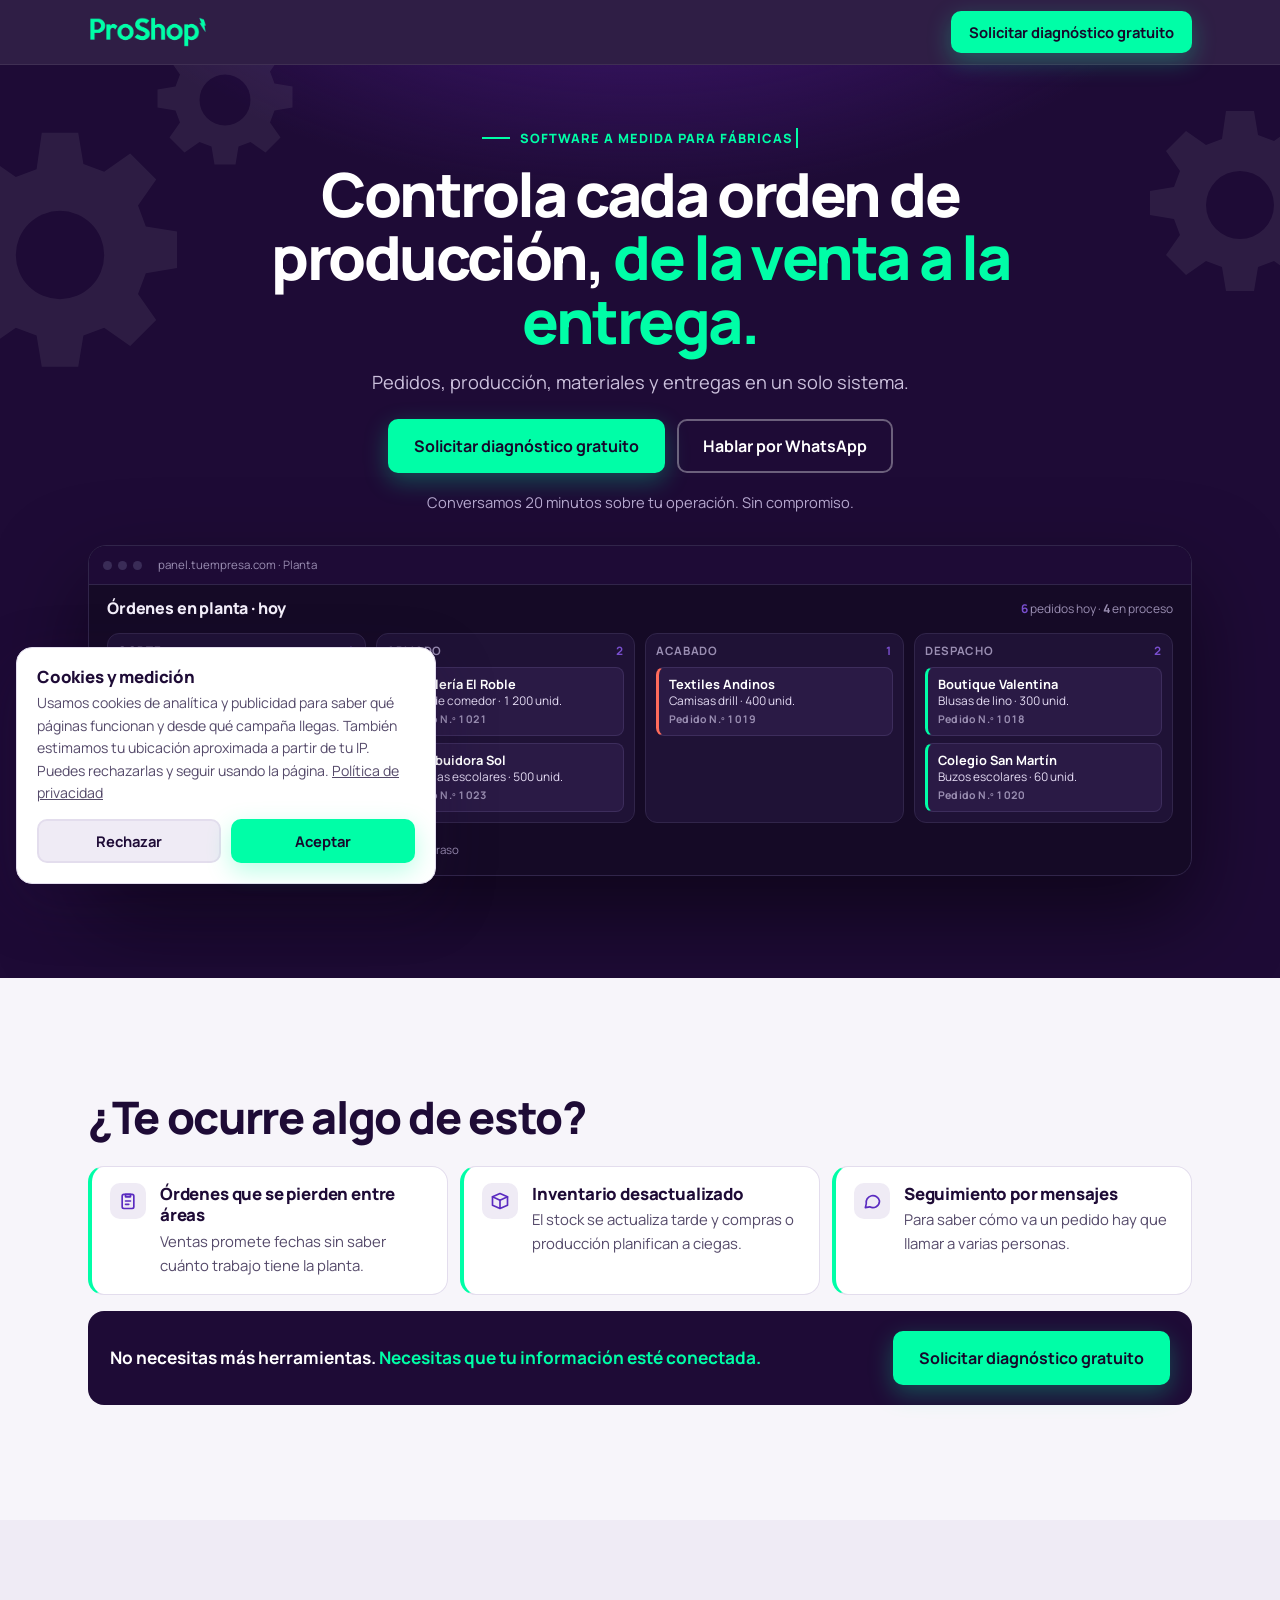
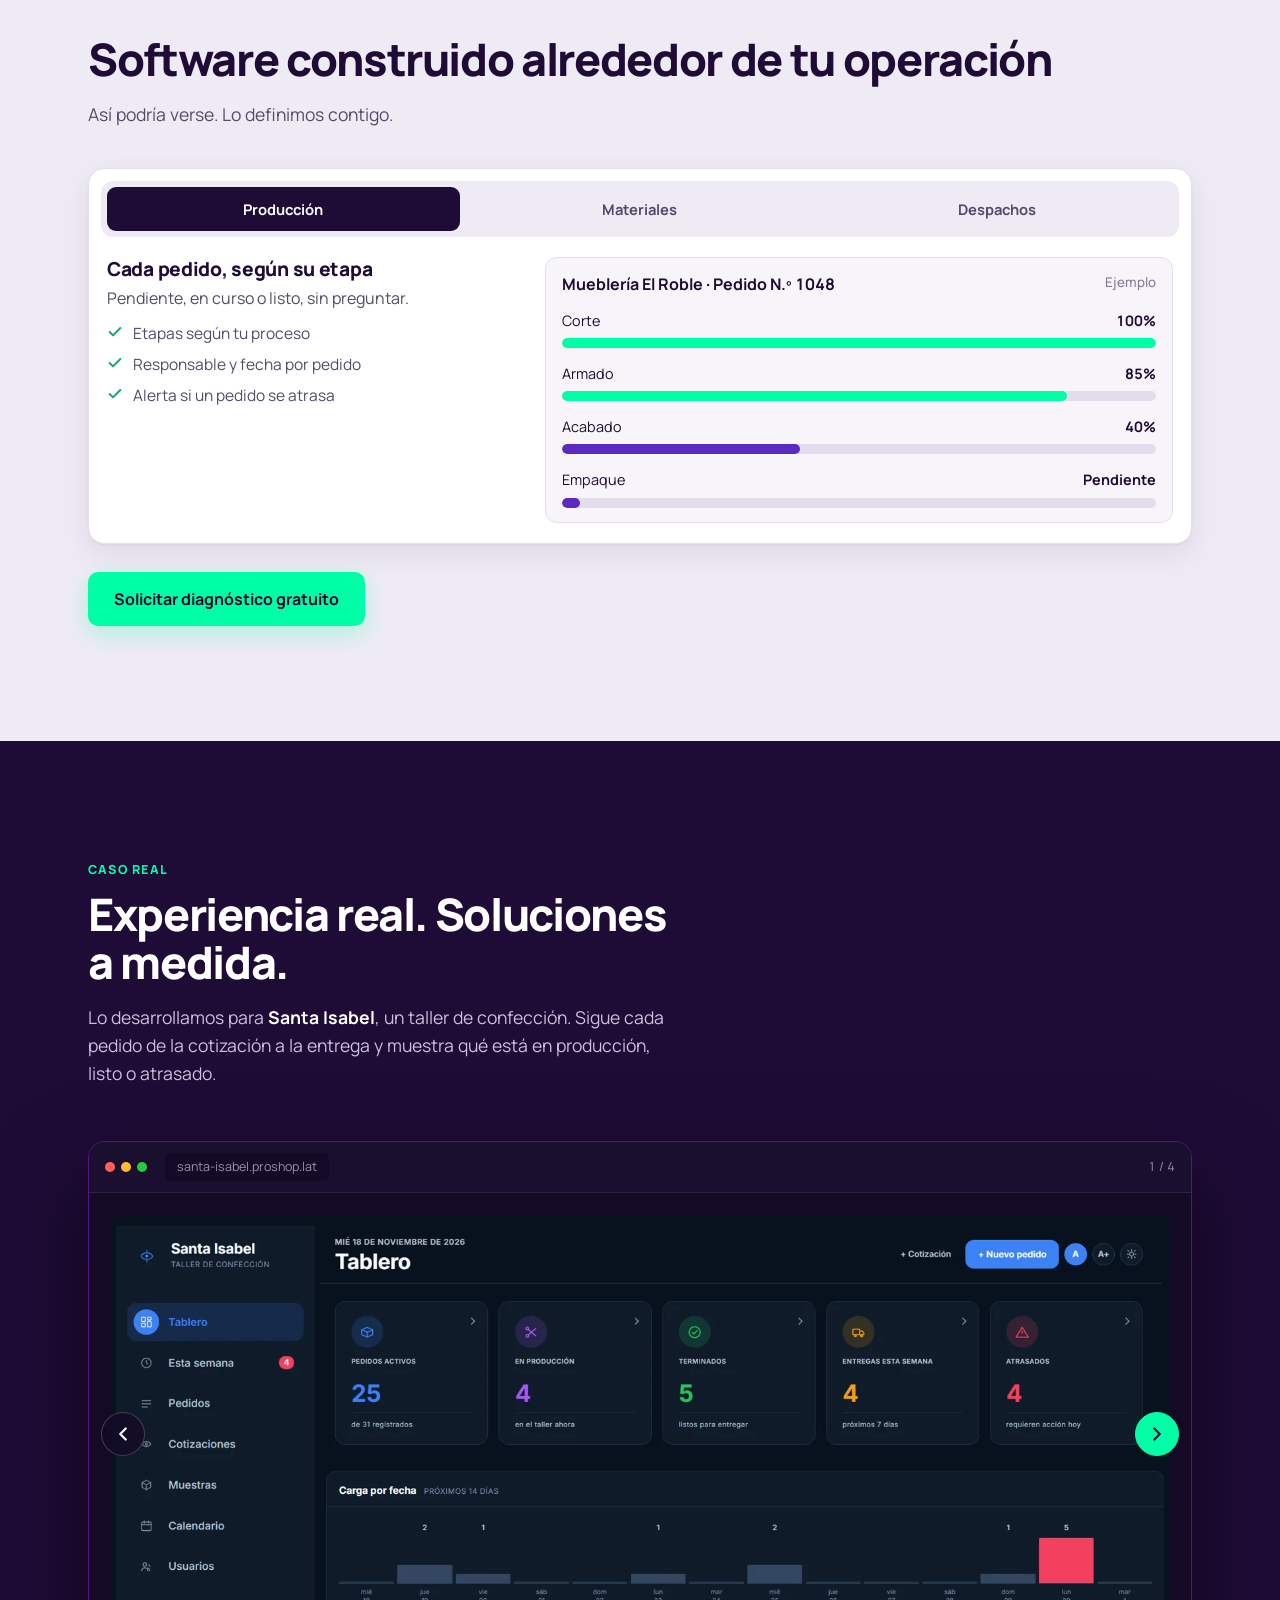
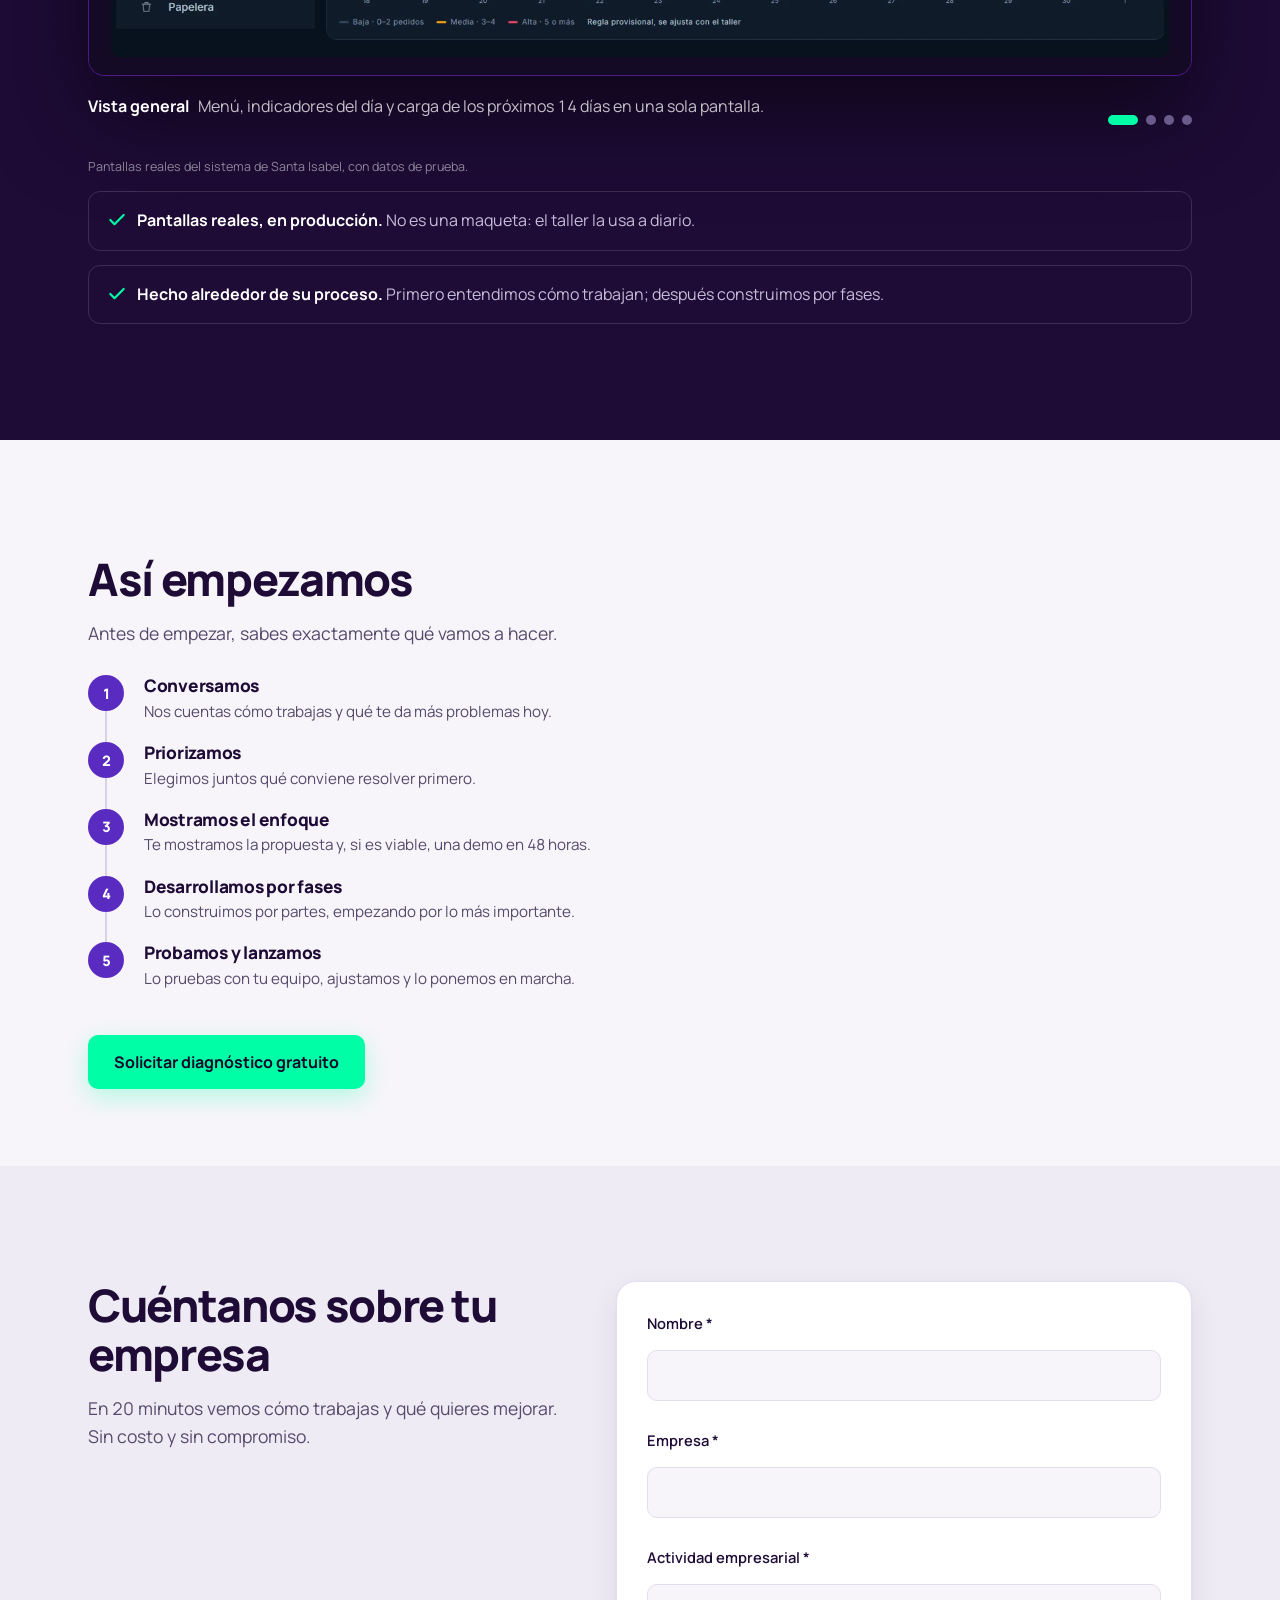
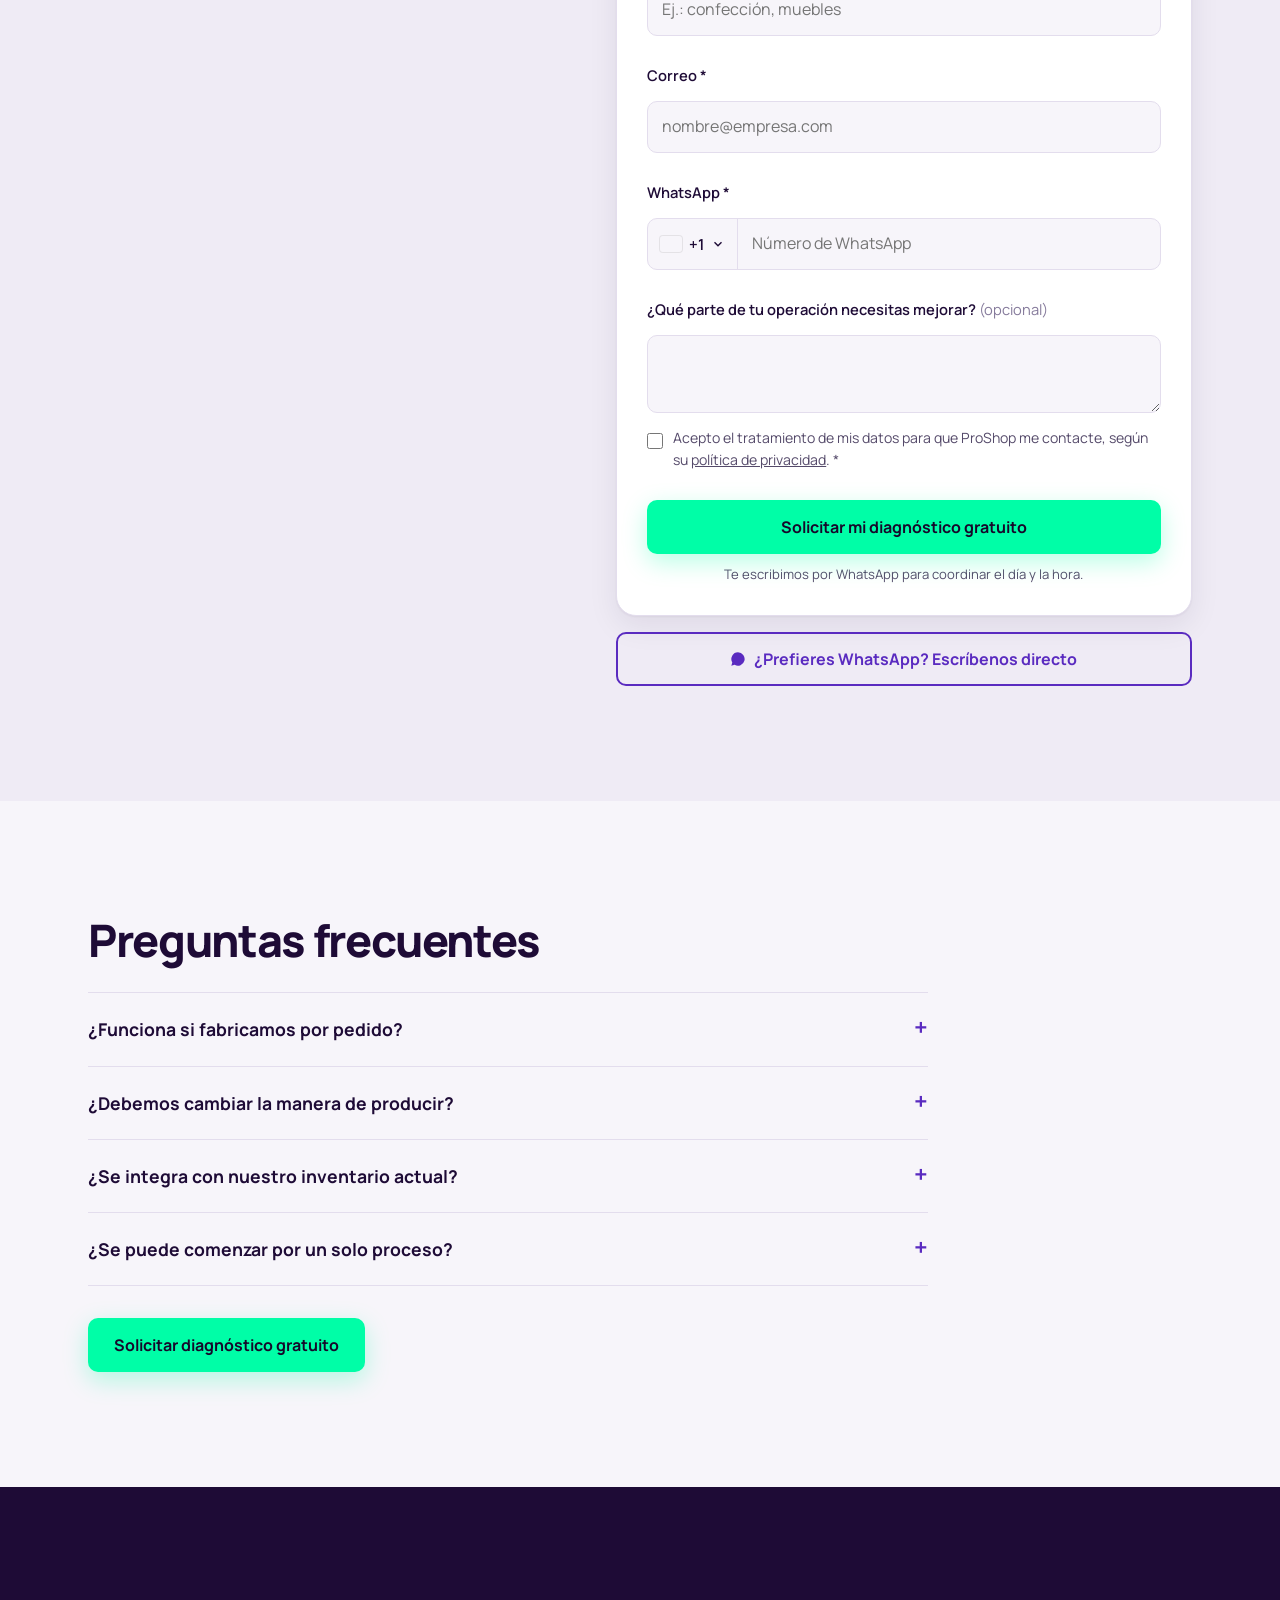
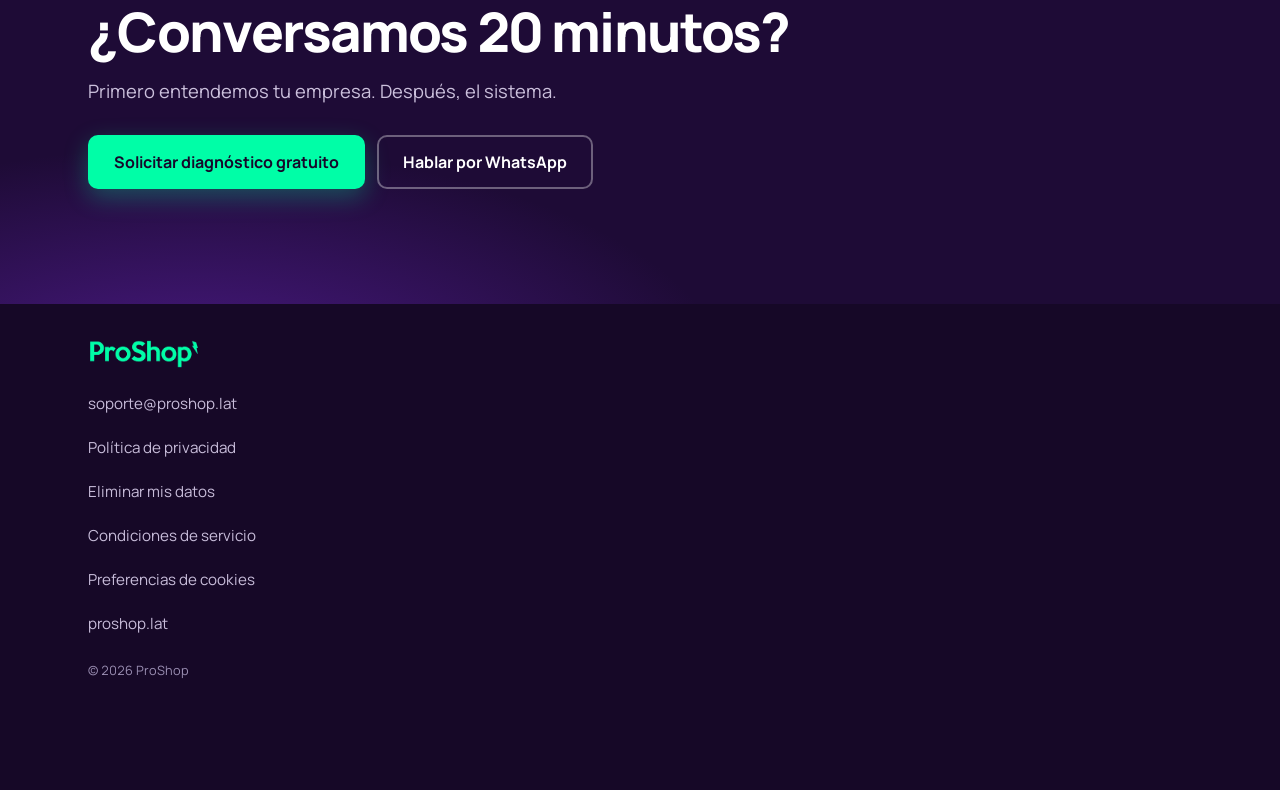
==== commit 4add0476: "Condiciones de servicio (/terminos) en las 4 landings, enlazadas desde los pies Co-Authored-By: Clau" ====
--- a/landing-fabrica/site/index.html
+++ b/landing-fabrica/site/index.html
@@ -968,6 +968,7 @@
       <li><a href="mailto:soporte@proshop.lat">soporte@proshop.lat</a></li>
       <li><a href="/privacidad">Política de privacidad</a></li>
       <li><a href="/eliminar-datos">Eliminar mis datos</a></li>
+      <li><a href="/terminos">Condiciones de servicio</a></li>
       <li><button type="button" class="linkish" id="ck-open">Preferencias de cookies</button></li>
       <li><a href="https://proshop.lat/">proshop.lat</a></li>
     </ul>
